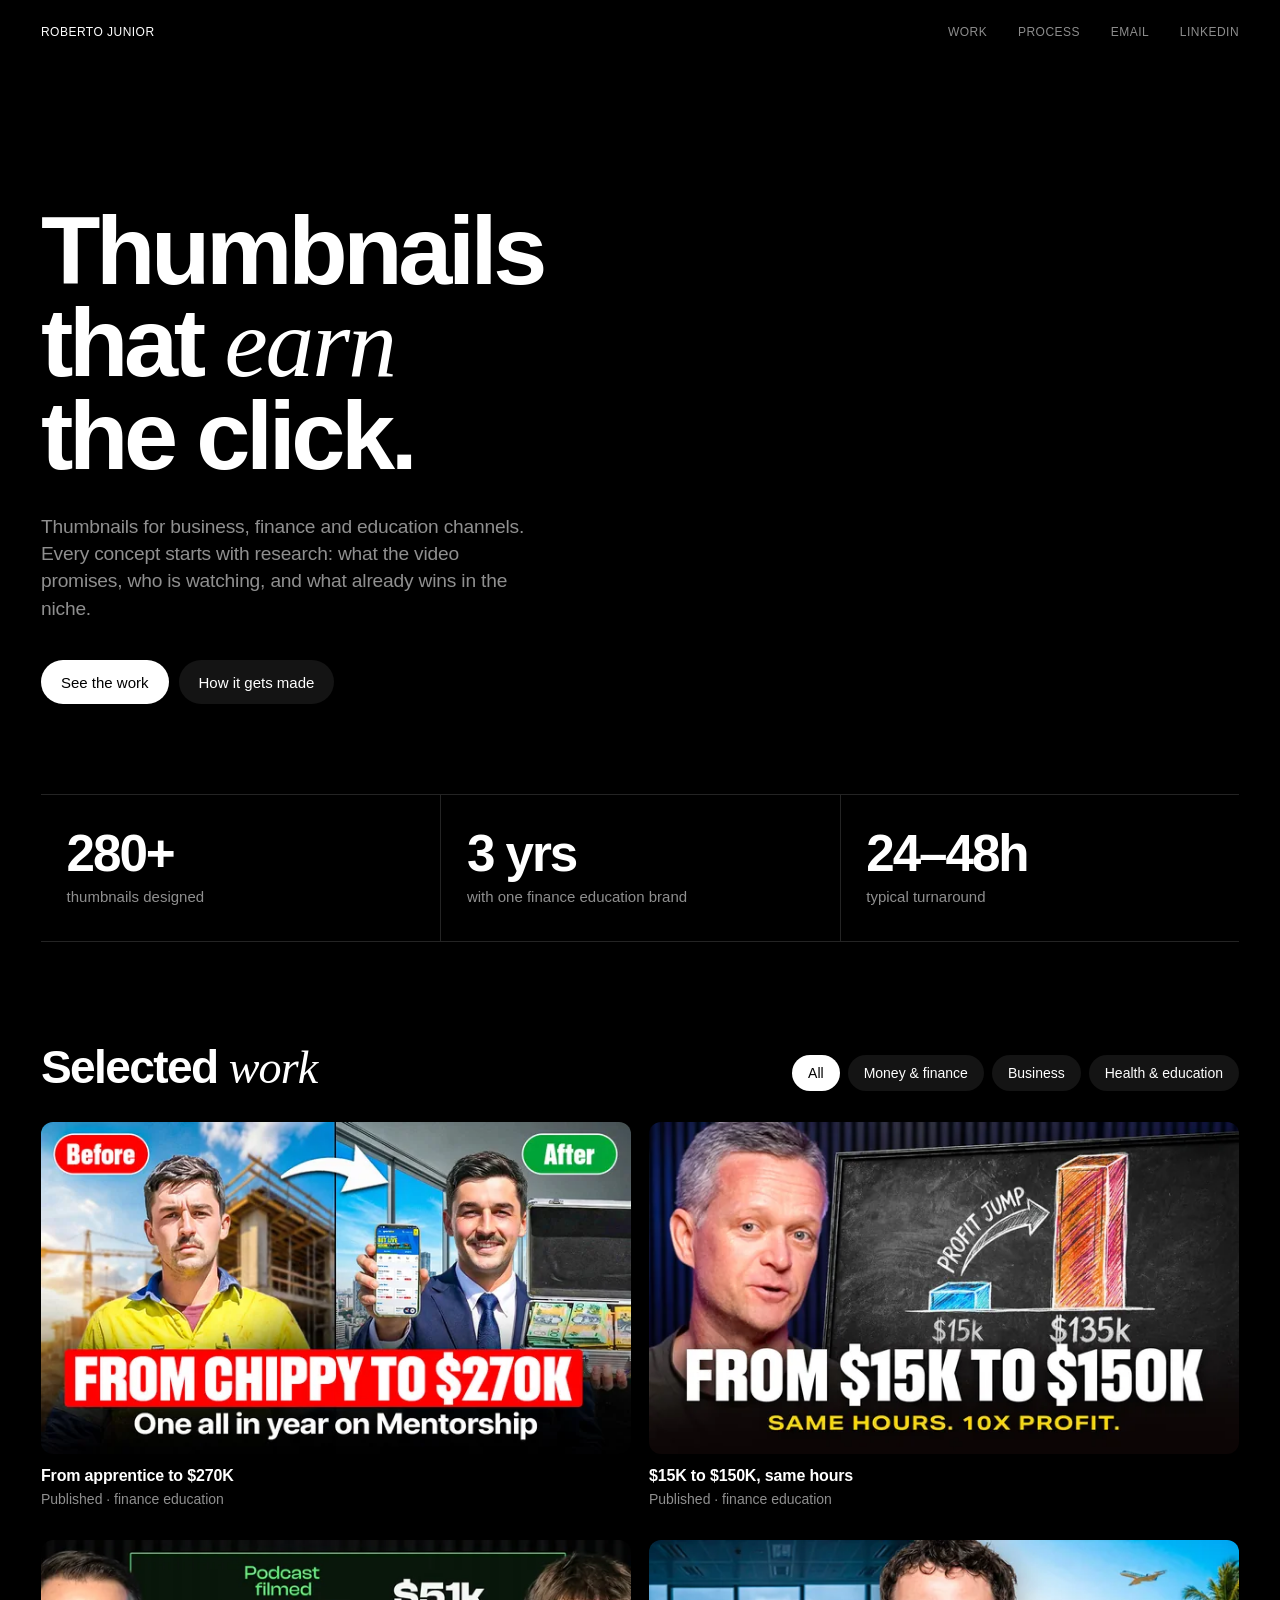
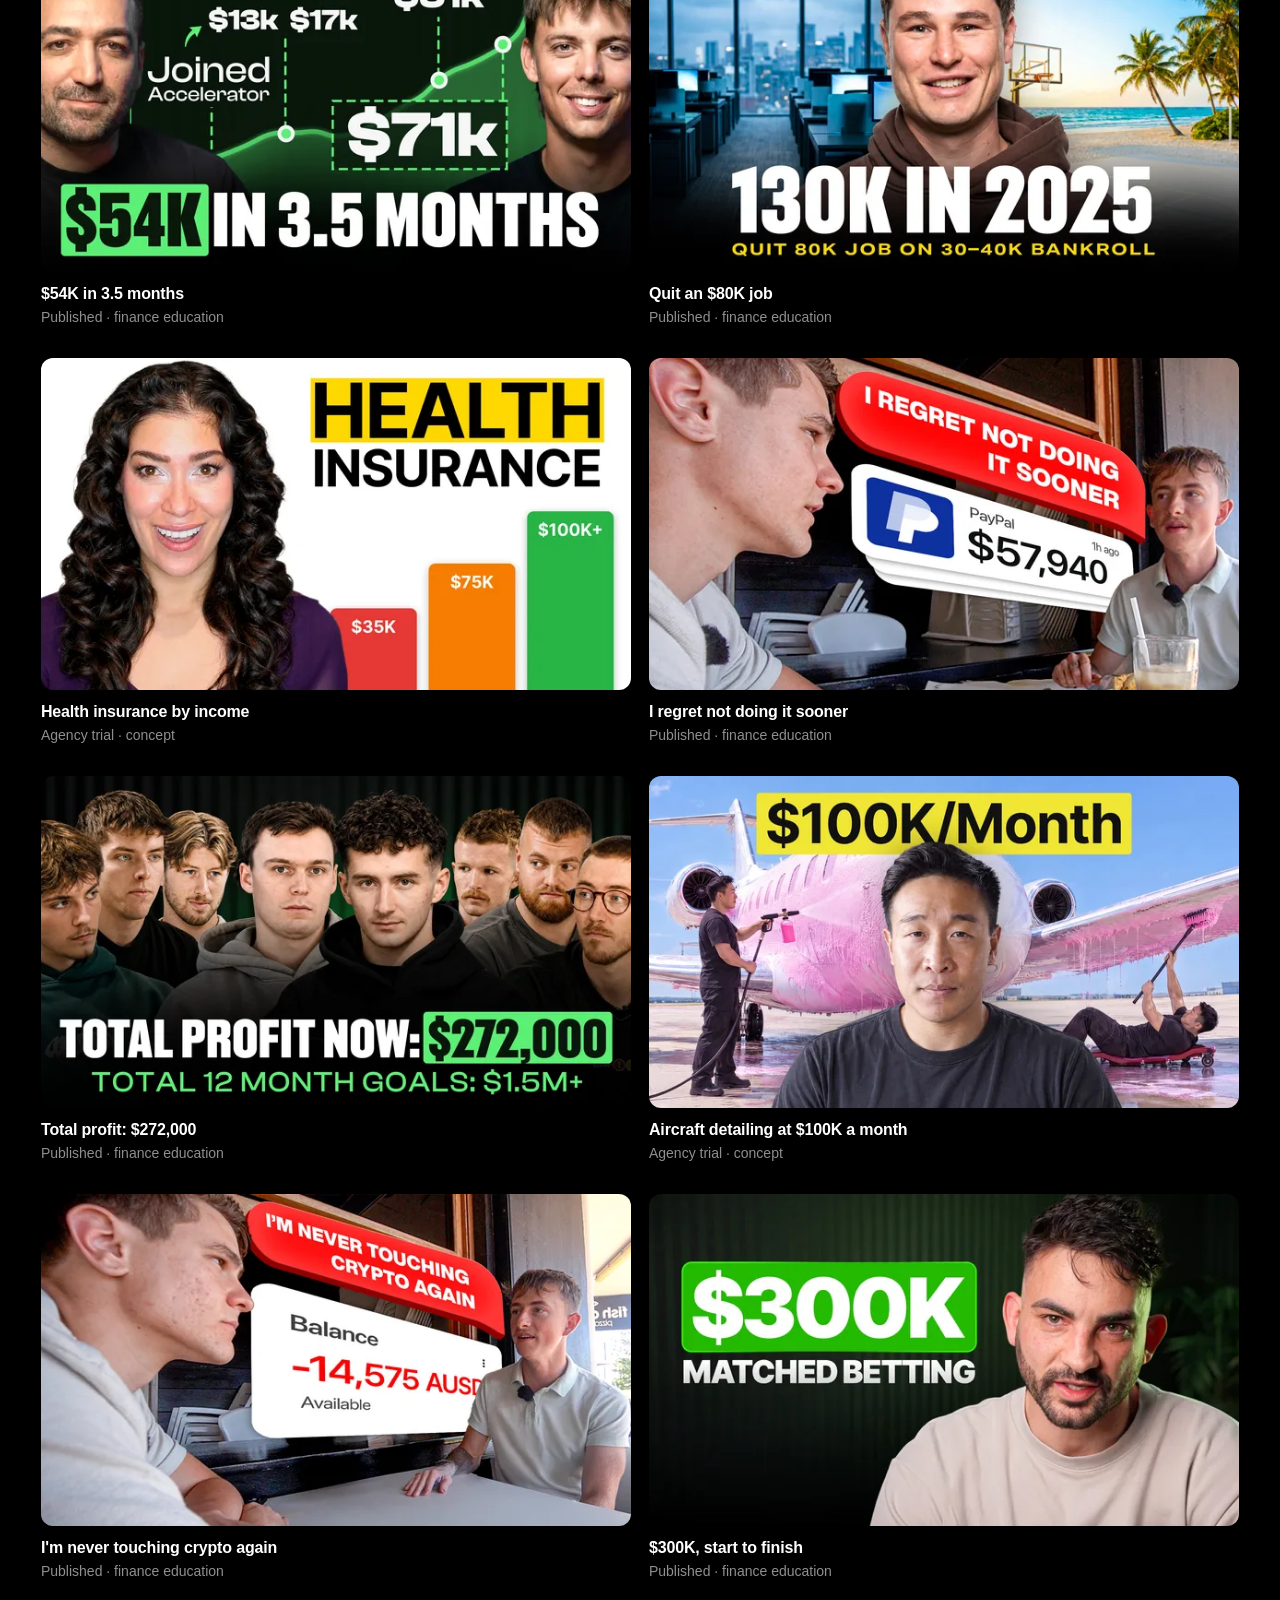
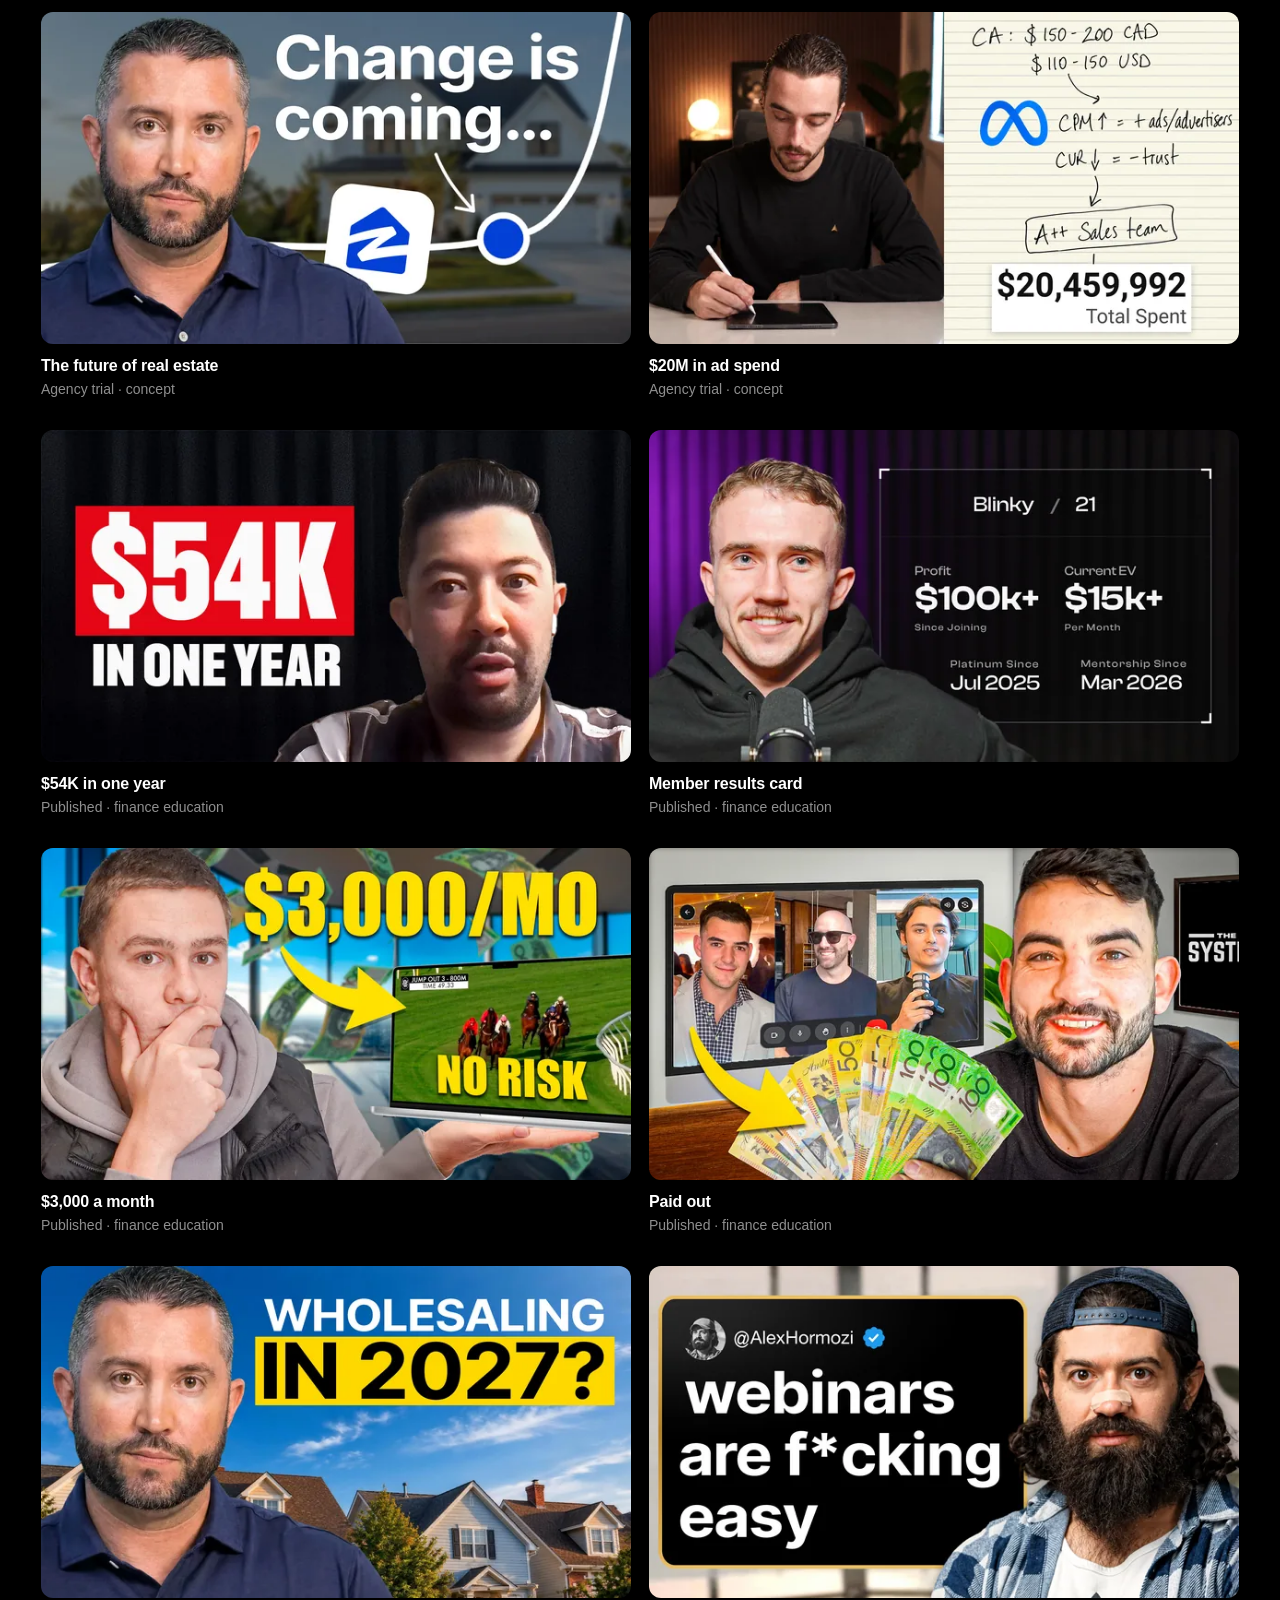
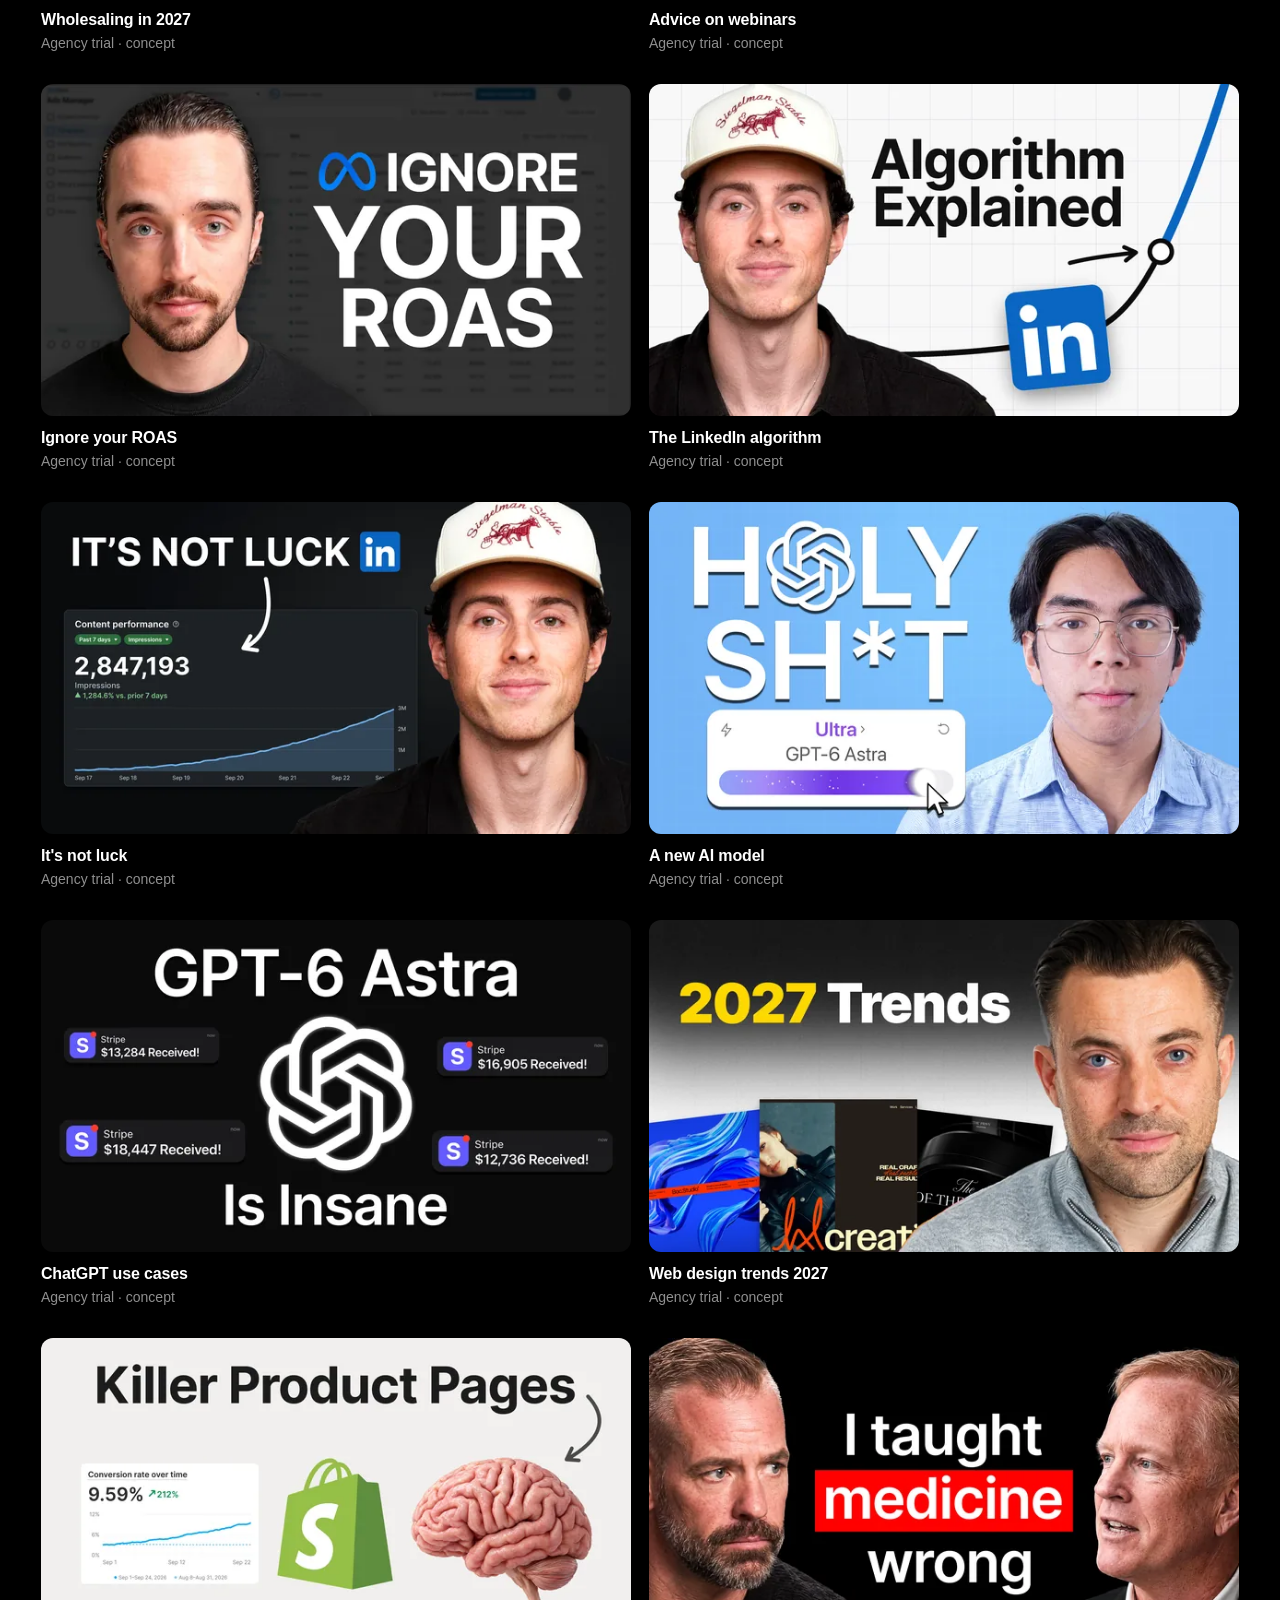
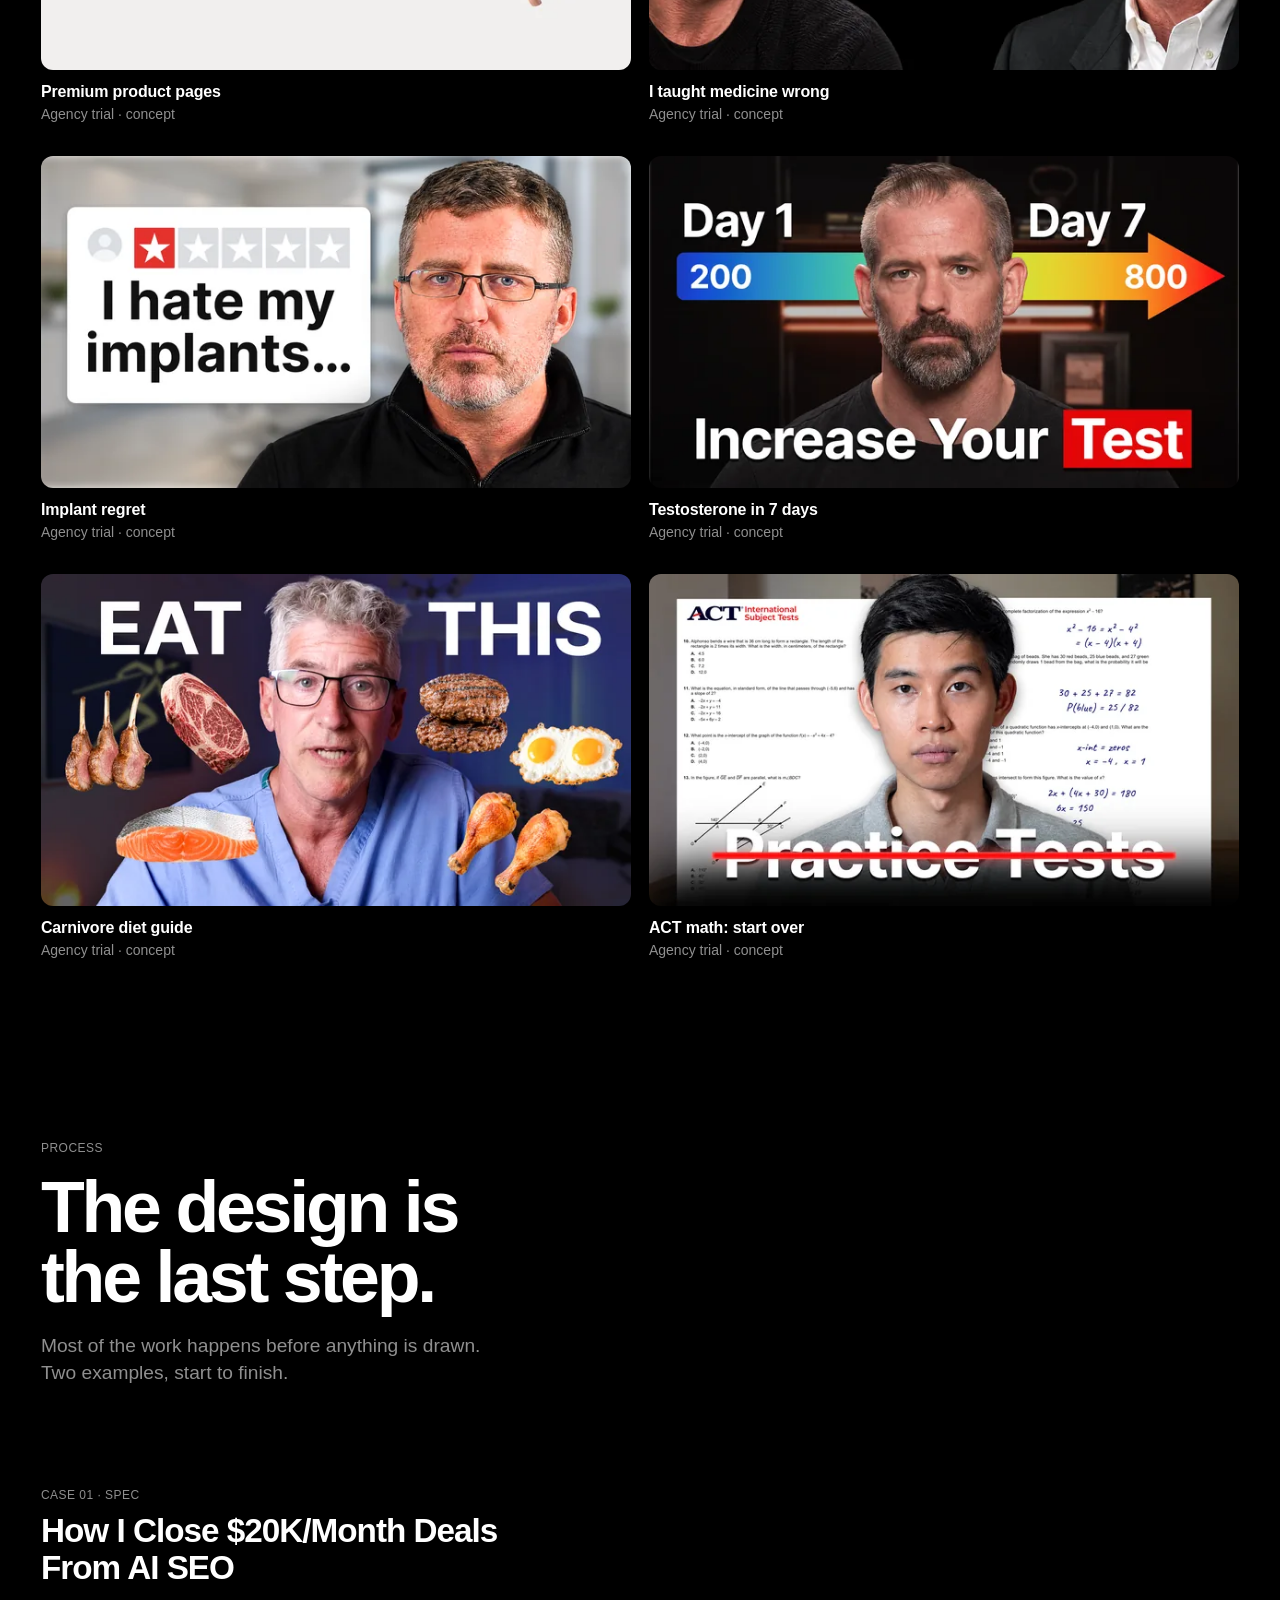
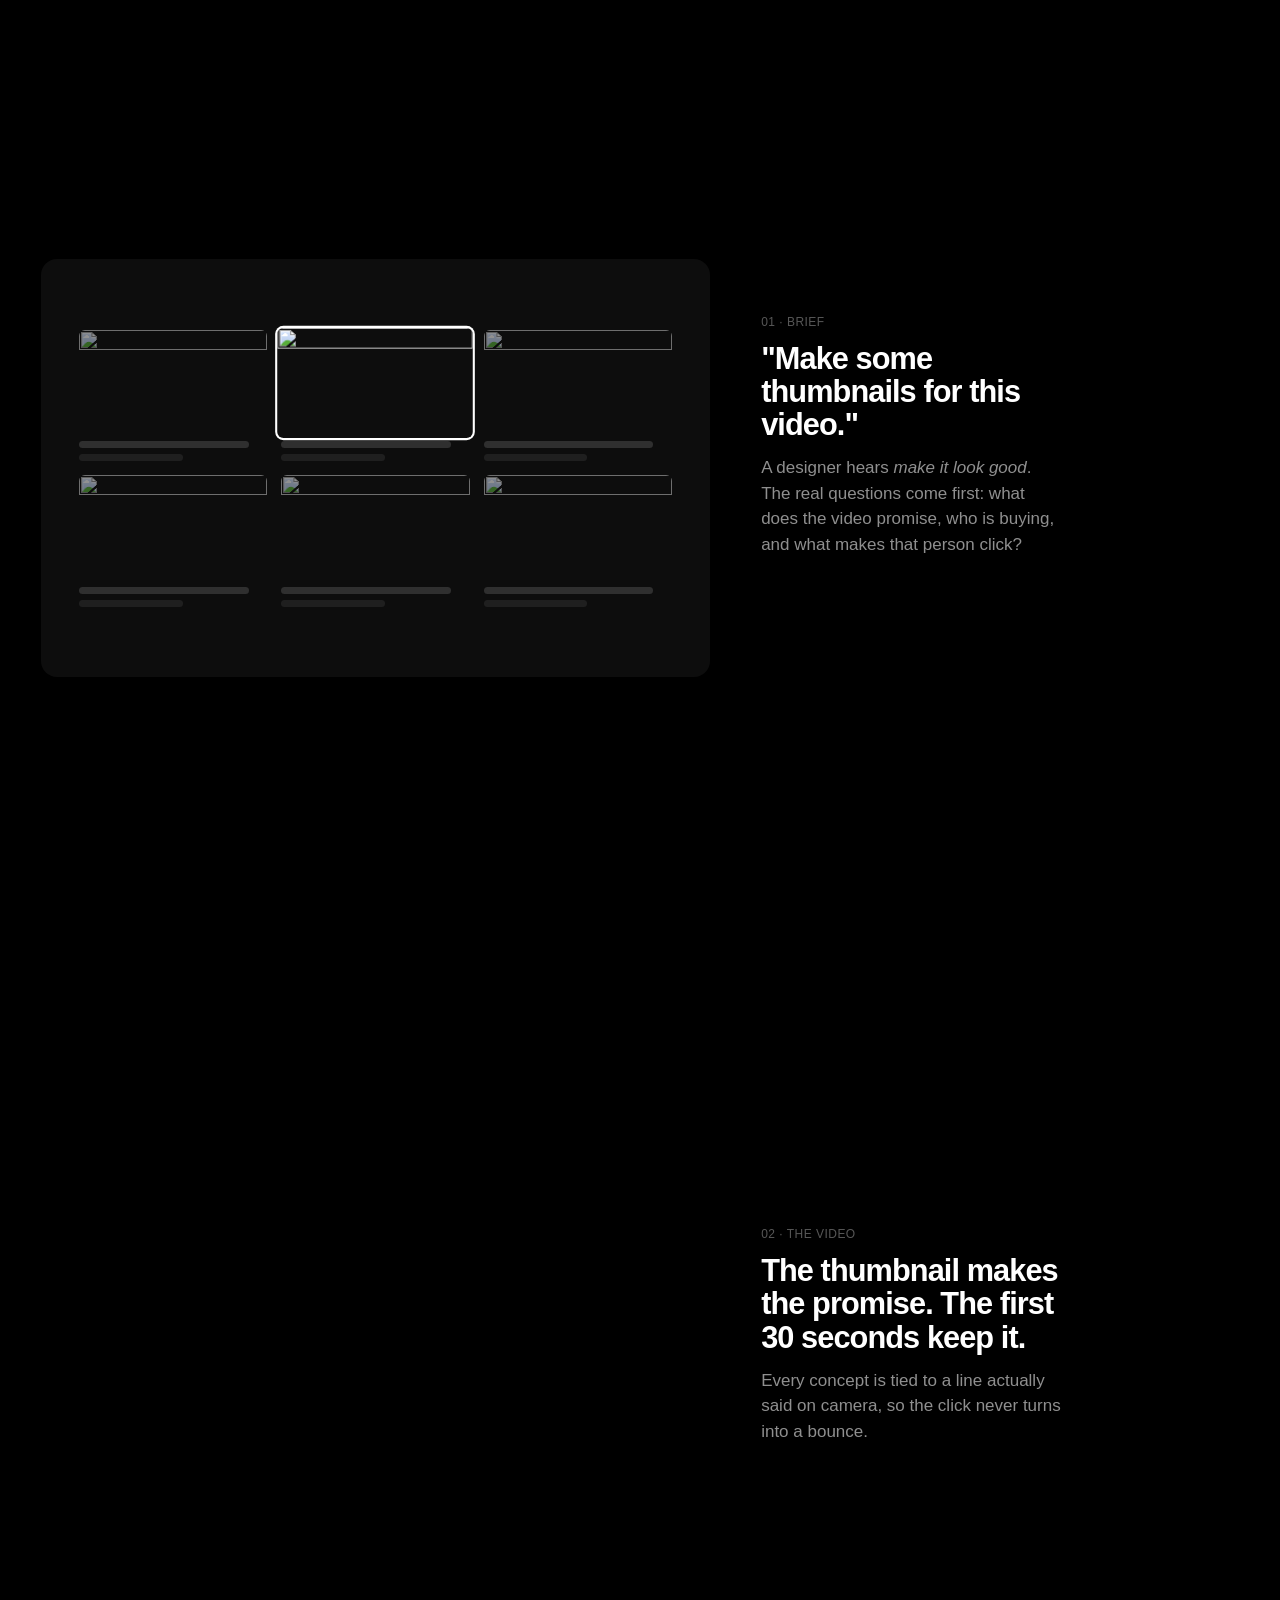
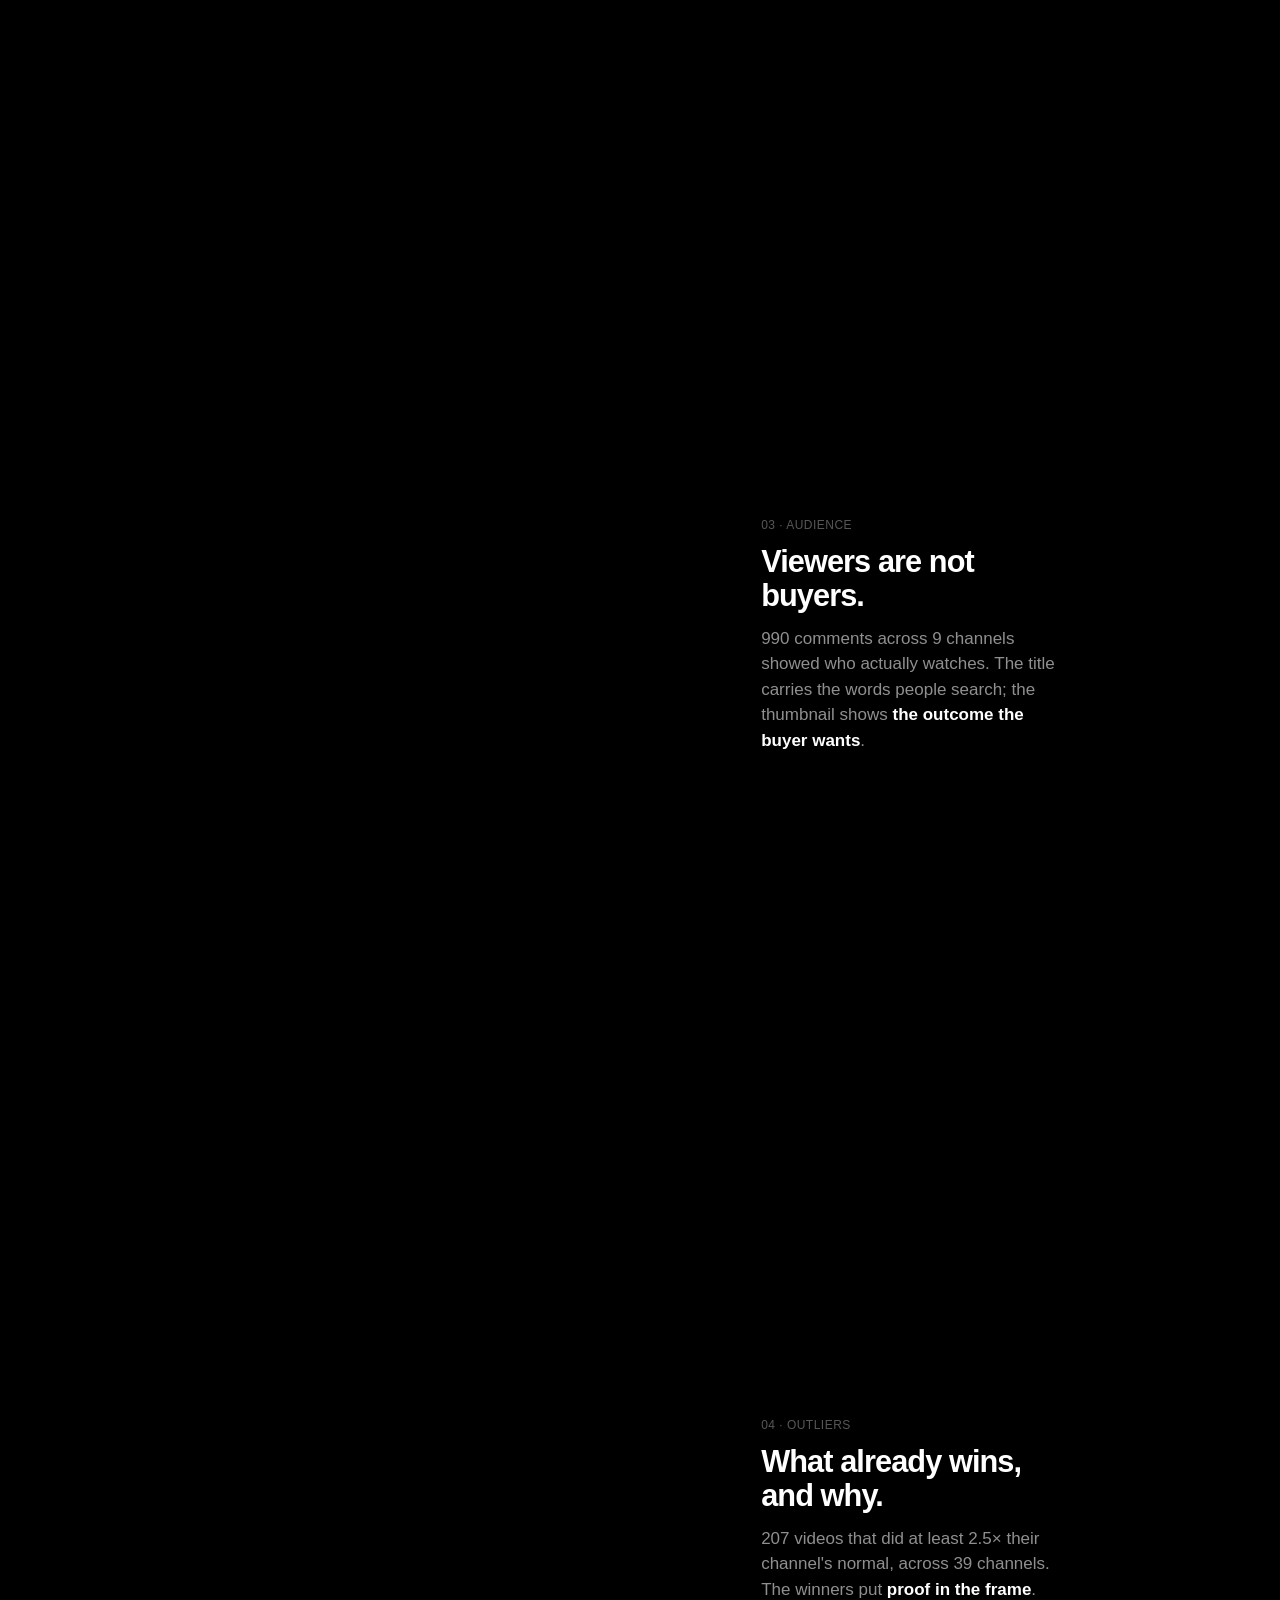
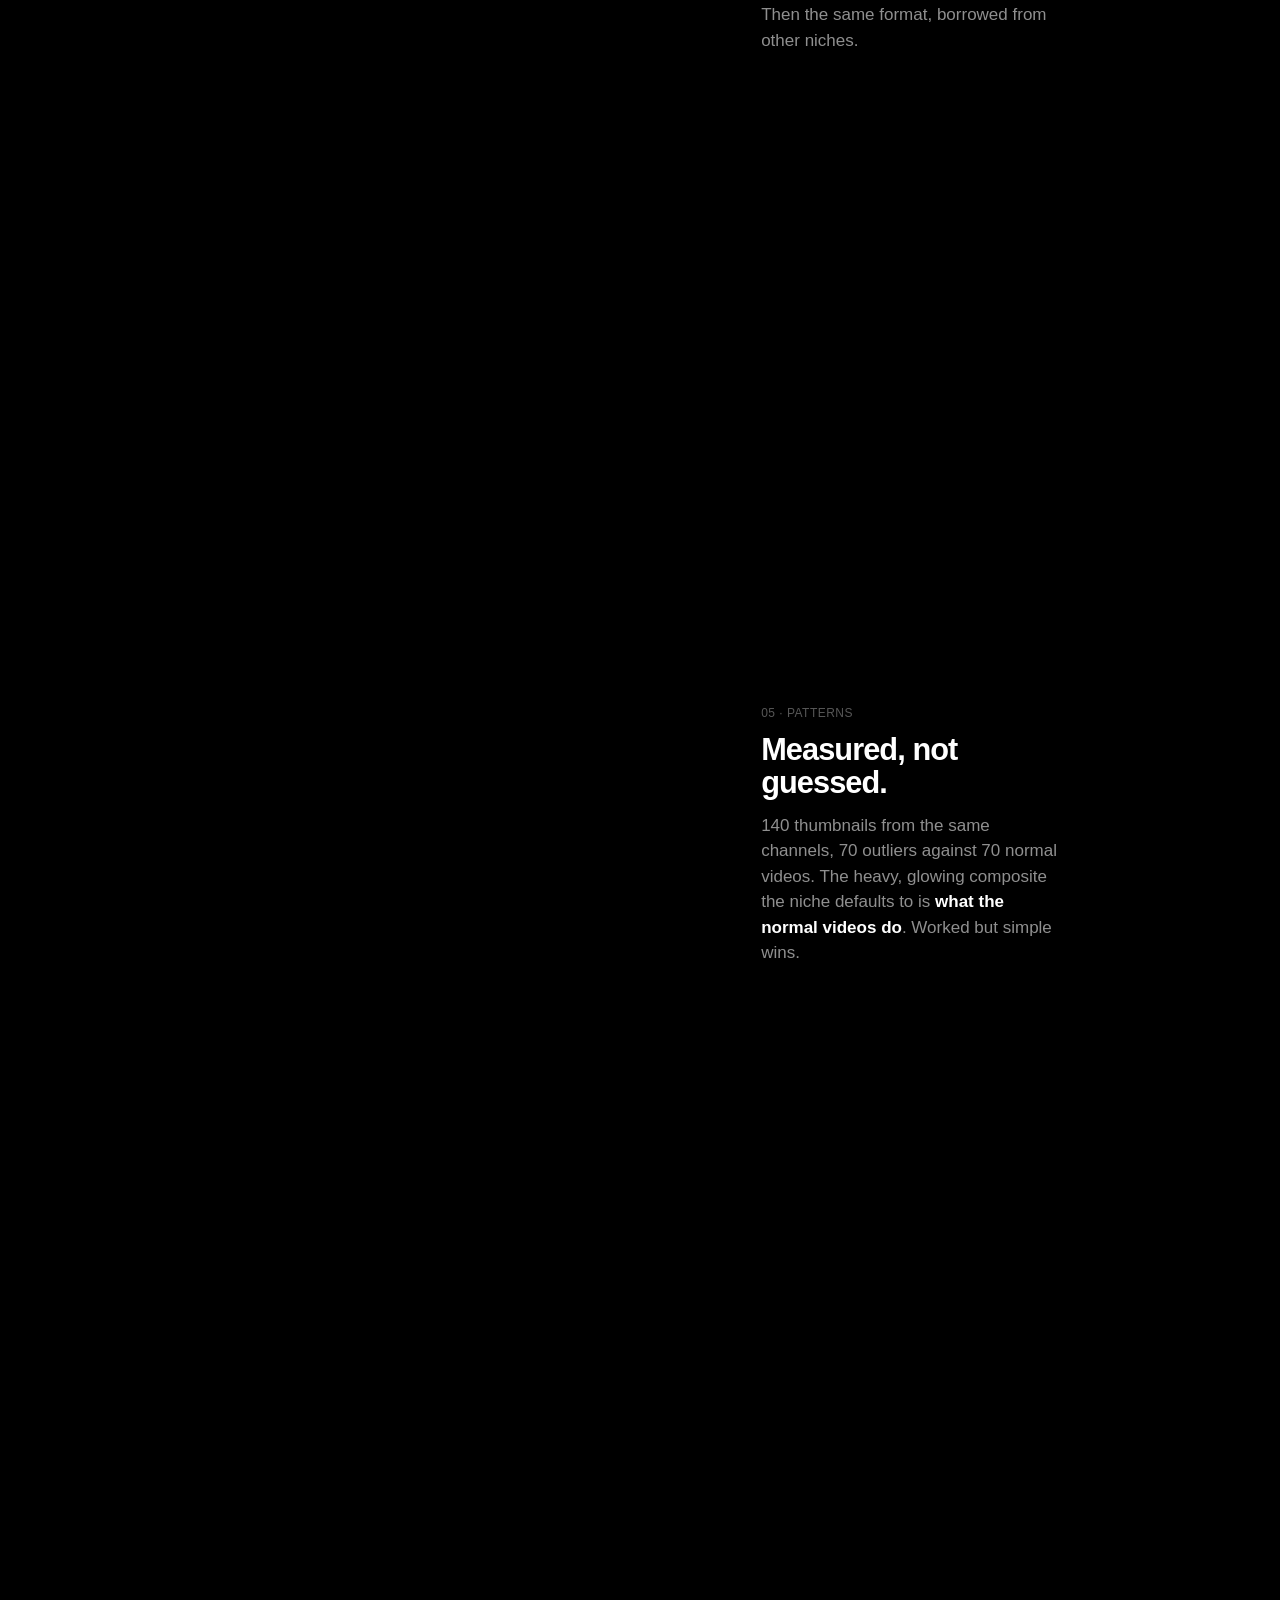
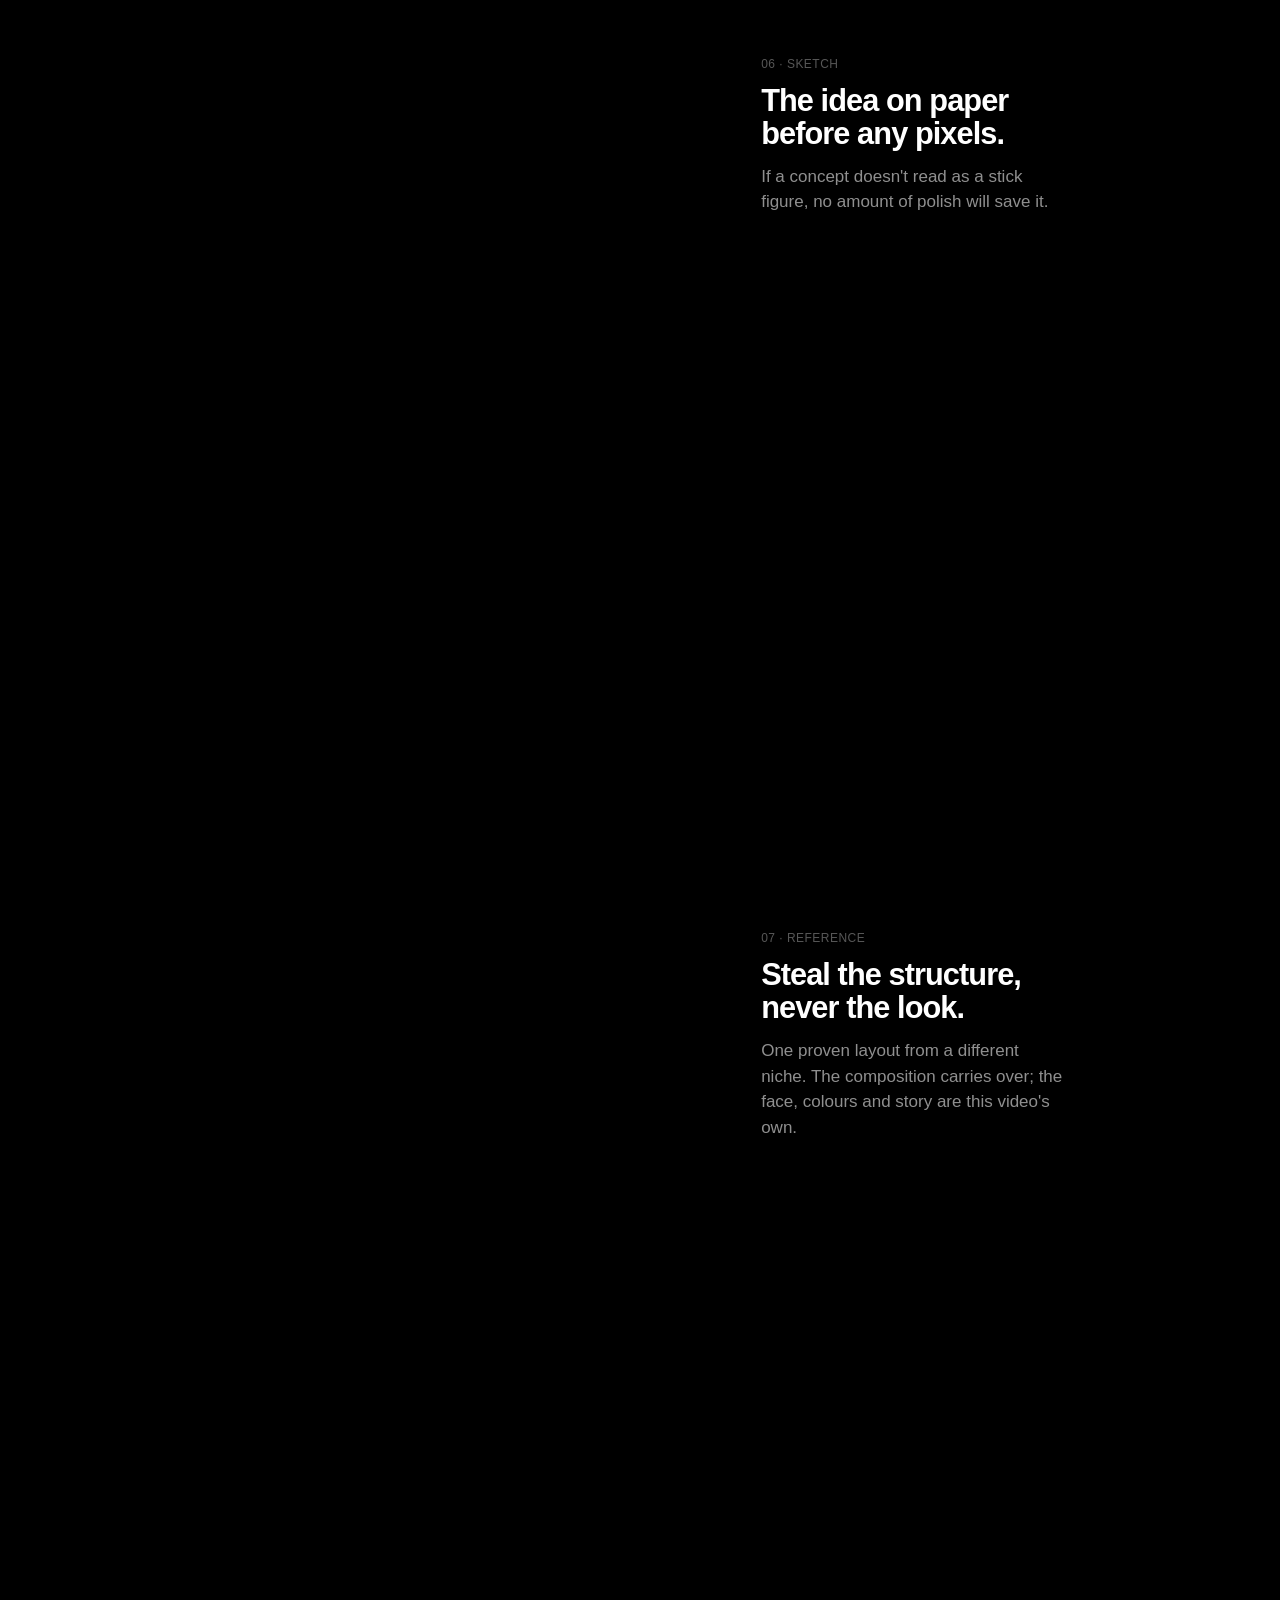
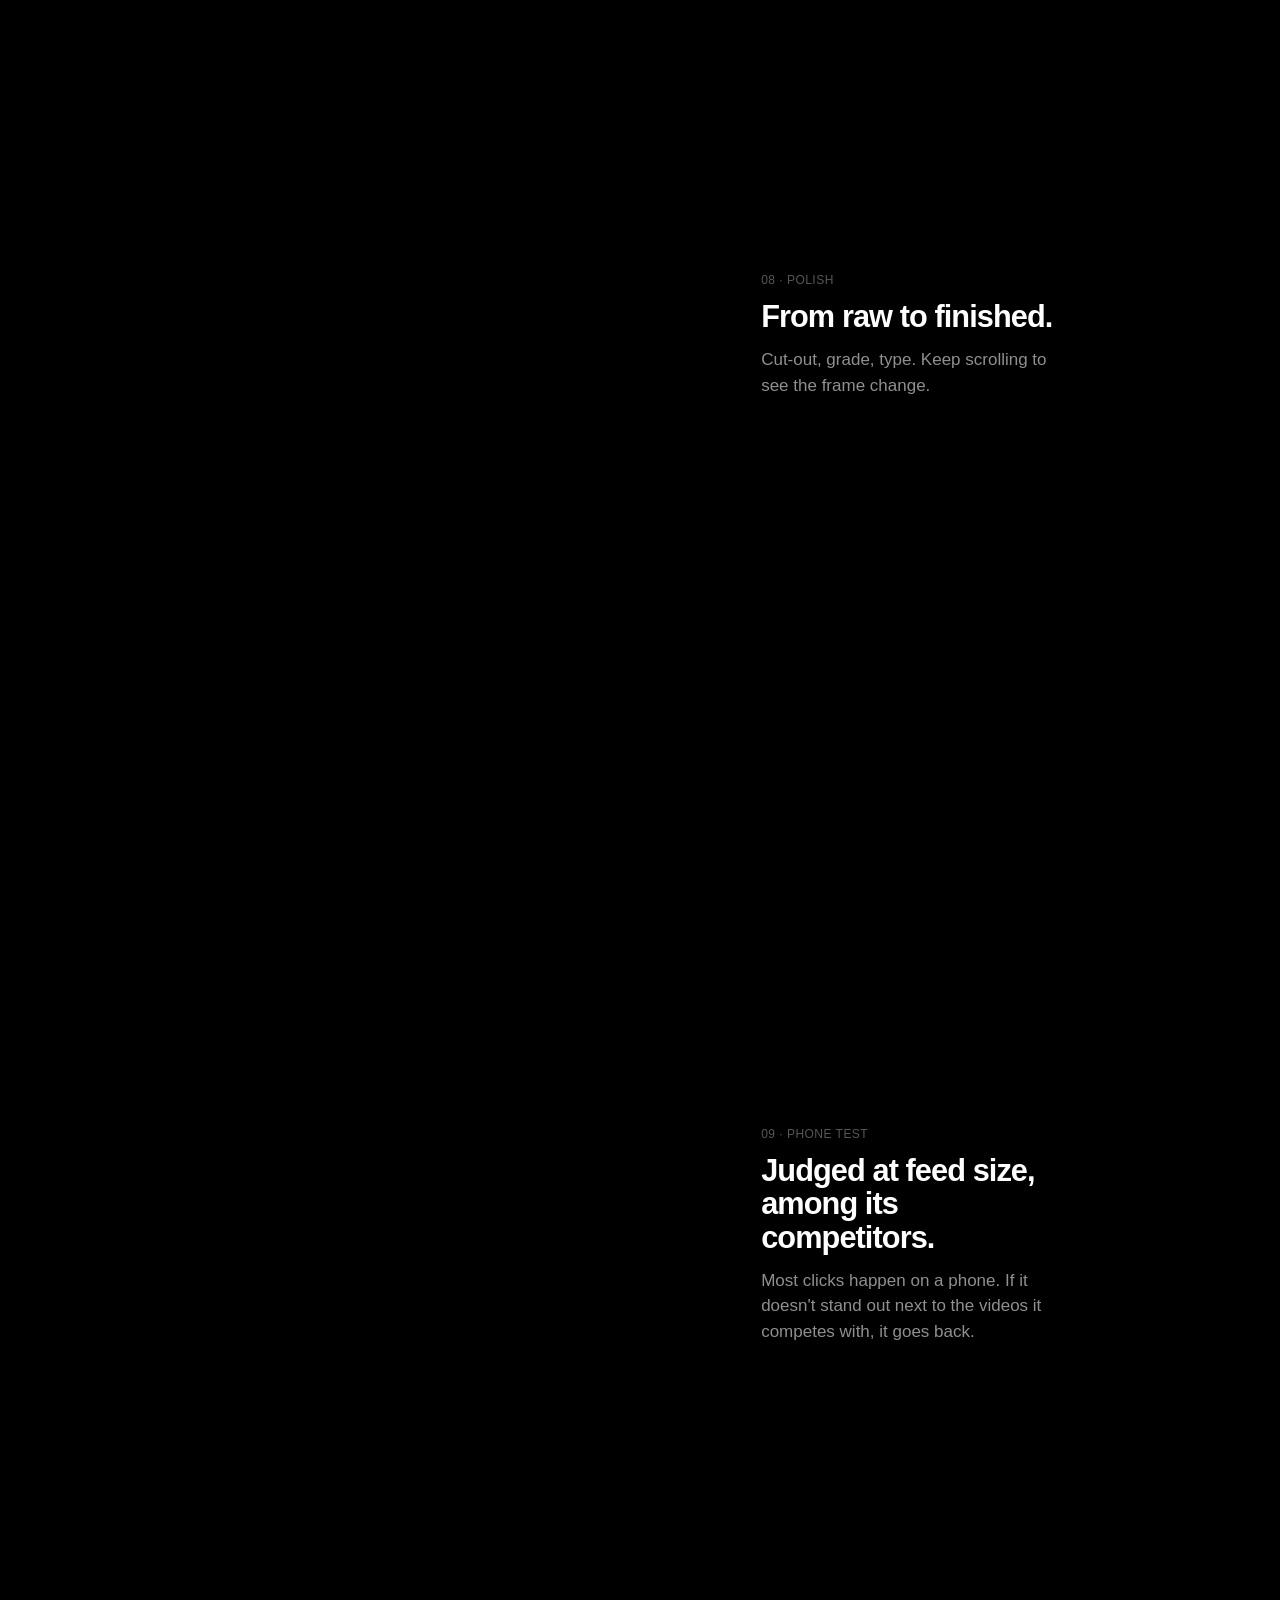
==== index.html @ 989bdd3c "Selected work: 30 best thumbnails by niche, finance first; stats band, serif accent Co-Authored-By: " ====
<!doctype html>
<html lang="en">
<head>
<meta charset="utf-8">
<meta name="viewport" content="width=device-width, initial-scale=1, viewport-fit=cover">
<title>Roberto Junior · YouTube Thumbnails</title>
<meta name="description" content="Thumbnails by Roberto Junior, YouTube packaging strategist in Lisbon. Research first: what the video promises, who is buying, what already wins in the niche.">
<link rel="canonical" href="https://robz.design/">
<meta name="author" content="Roberto Junior">
<meta name="color-scheme" content="dark">
<meta name="theme-color" content="#000000">
<meta property="og:type" content="website">
<meta property="og:site_name" content="Robz">
<meta property="og:title" content="Roberto Junior · YouTube Thumbnails">
<meta property="og:description" content="Thumbnail concepts, variations and the research behind them.">
<meta property="og:url" content="https://robz.design/">
<meta property="og:image" content="https://robz.design/og.png">
<meta name="twitter:card" content="summary_large_image">
<link rel="icon" href="favicon.svg" type="image/svg+xml">
<link rel="icon" href="favicon.ico" sizes="32x32">
<link rel="apple-touch-icon" href="apple-touch-icon.png">
<link rel="manifest" href="site.webmanifest">
<link rel="preload" href="assets/thumbs/p20-1-1-640.webp" as="image" fetchpriority="high">
<style>
@font-face{font-family:"Instrument Serif";src:url(assets/fonts/InstrumentSerif-400-Italic.woff2) format("woff2");font-style:italic;font-weight:400;font-display:swap}
:root{
  --bg:#000;--fg:#fff;--dim:rgba(255,255,255,.56);--faint:rgba(255,255,255,.34);--line:rgba(255,255,255,.14);--tile:#0d0d0d;--chip:rgba(255,255,255,.08);
  --sans:-apple-system,BlinkMacSystemFont,"SF Pro Display","SF Pro Text","Helvetica Neue",Helvetica,Arial,sans-serif;
  --pad:clamp(16px,3.2vw,56px);--gap:clamp(12px,1.4vw,24px);--r:12px;--hd:64px;
  --ease:cubic-bezier(.16,1,.3,1);
}
*{box-sizing:border-box;margin:0;padding:0}
html{overflow-x:clip;background:var(--bg);color:var(--fg);scroll-padding-top:var(--hd)}
body{font-family:var(--sans);-webkit-font-smoothing:antialiased;min-height:100vh;overflow-x:clip}
a{color:inherit;text-decoration:none}
img{display:block}
button{font:inherit;color:inherit;background:none;border:0;cursor:pointer}
:focus-visible{outline:1px solid #fff;outline-offset:4px;border-radius:4px}
.lbl{font-size:12px;font-weight:500;letter-spacing:.04em;text-transform:uppercase;line-height:1}
.dim{color:var(--dim)}

header{position:sticky;top:0;z-index:20;height:var(--hd);display:flex;justify-content:space-between;align-items:center;
  padding:0 var(--pad);background:rgba(0,0,0,.72);backdrop-filter:blur(20px);-webkit-backdrop-filter:blur(20px)}
header a{min-height:44px;display:inline-flex;align-items:center;transition:opacity .28s var(--ease)}
header nav{display:flex;gap:clamp(14px,2.4vw,32px)}
header nav a{opacity:.55}
header nav a:hover,header nav a[aria-current="true"]{opacity:1}

/* hero */
.hero{padding:clamp(56px,11vw,160px) var(--pad) clamp(48px,7vw,104px)}
.hero h1{font-size:clamp(44px,7.6vw,120px);font-weight:700;letter-spacing:-.045em;line-height:.95;max-width:12ch;text-wrap:balance}
.hero p{margin-top:clamp(20px,2.4vw,32px);font-size:clamp(18px,1.5vw,22px);line-height:1.42;letter-spacing:-.01em;color:var(--dim);max-width:46ch}
.it{font-family:"Instrument Serif",Georgia,serif;font-style:italic;font-weight:400;letter-spacing:-.02em}
.stats{display:grid;grid-template-columns:repeat(3,1fr);margin:0 var(--pad) clamp(56px,8vw,120px);border-top:1px solid var(--line);border-bottom:1px solid var(--line)}
.st{padding:clamp(20px,2.6vw,36px) clamp(12px,2vw,28px);display:flex;flex-direction:column;gap:8px}
.st+.st{border-left:1px solid var(--line)}
.st b{font-size:clamp(32px,4vw,60px);font-weight:700;letter-spacing:-.04em;line-height:1;font-variant-numeric:tabular-nums}
.st span{color:var(--dim);font-size:15px;line-height:1.35}
@media(max-width:720px){.stats{grid-template-columns:1fr}.st+.st{border-left:0;border-top:1px solid var(--line)}}
.hero .cta{display:flex;gap:10px;margin-top:clamp(28px,3vw,40px);flex-wrap:wrap}
.btn{display:inline-flex;align-items:center;gap:8px;height:44px;padding:0 20px;border-radius:99px;font-size:15px;font-weight:500;transition:background .28s var(--ease),transform .28s var(--ease)}
.btn.p{background:#fff;color:#000}
.btn.g{background:var(--chip)}
.btn:hover{transform:translateY(-1px)}
.btn.g:hover{background:rgba(255,255,255,.14)}

/* section head */
.sh{display:flex;justify-content:space-between;align-items:flex-end;gap:16px;flex-wrap:wrap;padding:0 var(--pad) clamp(20px,2.4vw,32px)}
.sh h2{font-size:clamp(30px,3.6vw,52px);font-weight:700;letter-spacing:-.035em;line-height:1}
.chips{display:flex;gap:8px;flex-wrap:wrap}
.chip{height:36px;padding:0 16px;border-radius:99px;background:var(--chip);font-size:14px;font-weight:500;transition:background .28s var(--ease),color .28s var(--ease)}
.chip:hover{background:rgba(255,255,255,.14)}
.chip[aria-pressed="true"]{background:#fff;color:#000}

/* feed */
.feed{padding:0 var(--pad);list-style:none;display:grid;column-gap:var(--gap);row-gap:clamp(24px,2.6vw,40px);grid-template-columns:repeat(auto-fill,minmax(min(100%,400px),1fr))}
.feed li[hidden]{display:none}
.card{display:block;width:100%;text-align:left}
.t{position:relative;display:block;width:100%;aspect-ratio:16/9;border-radius:var(--r);overflow:hidden;background:var(--tile)}
.t img{width:100%;height:100%;object-fit:cover;opacity:0;transition:opacity .56s var(--ease),transform .56s var(--ease)}
.t img.in{opacity:1}
@media(hover:hover){.card:hover .t img{transform:scale(1.025)}}
.n{position:absolute;right:8px;bottom:8px;padding:5px 7px;border-radius:6px;background:rgba(0,0,0,.72);
  font-size:12px;font-weight:600;font-variant-numeric:tabular-nums;pointer-events:none}
.ct{margin-top:12px;font-size:16px;font-weight:600;letter-spacing:-.01em;line-height:1.3}
.cm{margin-top:4px;font-size:14px;color:var(--dim)}

/* process */
.process{margin-top:clamp(96px,14vw,200px)}
.intro{padding:0 var(--pad);max-width:900px}
.intro h2{font-size:clamp(36px,5.6vw,84px);font-weight:700;letter-spacing:-.045em;line-height:.98;text-wrap:balance}
.intro p{margin-top:20px;font-size:clamp(18px,1.5vw,22px);line-height:1.42;color:var(--dim);max-width:44ch}
.case{margin-top:clamp(56px,8vw,120px)}
.case-h{padding:0 var(--pad);display:flex;flex-direction:column;gap:12px}
.case-h h3{font-size:clamp(24px,2.6vw,36px);font-weight:700;letter-spacing:-.03em;line-height:1.1;max-width:28ch}

.story{display:grid;grid-template-columns:minmax(0,1.4fr) minmax(0,1fr);gap:clamp(24px,4vw,72px);padding:0 var(--pad)}
.stage-w{position:sticky;top:0;height:100vh;height:100svh;display:flex;align-items:center;padding-top:var(--hd)}
.frame{position:relative;width:100%;aspect-ratio:16/10;border-radius:16px;overflow:hidden;background:var(--tile)}
.f{position:absolute;inset:0;opacity:0;transform:scale(1.03);transition:opacity .7s var(--ease),transform .9s var(--ease);display:grid;place-items:center}
.f.on{opacity:1;transform:none}
.f>img,.f .lay img{width:100%;height:100%;object-fit:contain;will-change:transform}
.f .lay{position:absolute;inset:0}
.f .lay.b{opacity:0}
.steps{list-style:none}
.step{min-height:100vh;min-height:100svh;display:flex;flex-direction:column;justify-content:center;gap:14px;max-width:34ch;opacity:.28;transition:opacity .5s var(--ease)}
.step.on{opacity:1}
.step h4{font-size:clamp(24px,2.4vw,36px);font-weight:700;letter-spacing:-.03em;line-height:1.08}
.step p{font-size:17px;line-height:1.5;color:var(--dim)}
.step p b{color:var(--fg);font-weight:600}
.step .lbl{color:var(--faint)}

/* html frames */
.pane{position:absolute;inset:0;display:flex;flex-direction:column;justify-content:center;padding:clamp(20px,4vw,56px);gap:clamp(14px,2vw,28px)}
.big{font-size:clamp(56px,9vw,148px);font-weight:700;letter-spacing:-.05em;line-height:.9;font-variant-numeric:tabular-nums}
.rows{display:grid;gap:10px}
.row{display:flex;justify-content:space-between;gap:16px;padding:14px 0;border-top:1px solid var(--line);font-size:clamp(14px,1.3vw,18px)}
.row span:last-child{color:var(--dim);text-align:right}
.bars{display:grid;gap:clamp(14px,2vw,26px)}
.bar h5{font-size:clamp(14px,1.3vw,18px);font-weight:600;margin-bottom:8px;display:flex;justify-content:space-between}
.bar h5 em{font-style:normal;color:var(--faint);font-weight:500;font-size:.85em}
.track{display:grid;grid-template-columns:76px 1fr 44px;align-items:center;gap:10px;font-size:13px;color:var(--dim);margin-top:5px}
.track i{display:block;height:8px;border-radius:9px;background:rgba(255,255,255,.12);overflow:hidden}
.track i s{display:block;height:100%;width:0;border-radius:9px;background:rgba(255,255,255,.4);transition:width 1.1s var(--ease)}
.track.w i s{background:#fff}
.track b{font-weight:600;color:var(--fg);font-variant-numeric:tabular-nums;text-align:right}
.f.on .track i s{width:var(--v)}
.f.on .track:nth-child(3) i s{transition-delay:.12s}
.mock{display:grid;grid-template-columns:repeat(3,1fr);gap:clamp(8px,1.2vw,14px);padding:clamp(14px,3vw,40px);width:100%}
.mock div{display:grid;gap:6px}
.mock img{width:100%;aspect-ratio:16/9;object-fit:cover;border-radius:6px;transition:transform .7s var(--ease),box-shadow .7s var(--ease),opacity .7s var(--ease)}
.mock u{display:block;height:7px;border-radius:4px;background:rgba(255,255,255,.14);width:90%}
.mock u+u{width:55%;background:rgba(255,255,255,.08)}
.f.on .mock img:not(.me){opacity:.55}
.f.on .mock .me{box-shadow:0 0 0 2px #fff;transform:scale(1.04)}
.bets{display:grid;grid-template-columns:repeat(3,1fr);gap:clamp(8px,1.2vw,16px);padding:clamp(14px,3vw,40px);width:100%;align-self:center}
.bets figure{display:grid;gap:8px;transform:translateY(16px);opacity:0;transition:transform .8s var(--ease),opacity .8s var(--ease)}
.f.on .bets figure{transform:none;opacity:1}
.f.on .bets figure:nth-child(2){transition-delay:.1s}
.f.on .bets figure:nth-child(3){transition-delay:.2s}
.bets img{width:100%;aspect-ratio:16/9;object-fit:cover;border-radius:6px}
.bets figcaption{font-size:clamp(11px,1vw,14px);line-height:1.3;font-weight:600}

/* case 2 */
.copy{padding:0 var(--pad);margin-top:clamp(32px,4vw,56px)}
.vs{display:grid;gap:clamp(28px,3vw,48px)}
.vs-row h5{margin-bottom:14px;display:flex;gap:10px;align-items:baseline}
.vs-grid{display:grid;gap:var(--gap);grid-template-columns:repeat(auto-fill,minmax(min(100%,260px),1fr))}
.vs-grid figure{position:relative}
.vs-grid img{width:100%;aspect-ratio:16/9;object-fit:cover;border-radius:var(--r);background:var(--tile)}
.views{position:absolute;left:10px;top:10px;padding:6px 9px;border-radius:99px;background:rgba(0,0,0,.72);backdrop-filter:blur(12px);-webkit-backdrop-filter:blur(12px);font-size:13px;font-weight:600;font-variant-numeric:tabular-nums}
.vs-grid figcaption{margin-top:10px;font-size:14px;color:var(--dim)}
.vs-grid figcaption b{color:var(--fg);font-weight:600}
.lose img{filter:saturate(.35) brightness(.8)}
.rule{padding:clamp(80px,12vw,180px) var(--pad);text-align:center}
.rule p{font-size:clamp(32px,5.2vw,80px);font-weight:700;letter-spacing:-.045em;line-height:1;max-width:16ch;margin:0 auto;text-wrap:balance}
.rule span{display:block;margin-top:20px;font-size:17px;color:var(--dim)}
.ba{display:grid;gap:clamp(40px,6vw,96px)}
.pair{overflow:clip;overflow-clip-margin:24px;display:grid;grid-template-columns:1fr auto 1fr;align-items:center;gap:clamp(10px,2vw,32px)}
.pair figure{display:grid;gap:10px}
.pair img{width:100%;aspect-ratio:16/9;object-fit:cover;border-radius:var(--r);background:var(--tile)}
.pair figcaption{font-size:14px;color:var(--dim)}
.pair figcaption b{color:var(--fg);font-weight:600}
.pair .arrow{color:var(--faint)}
.pair .old img{filter:saturate(.35) brightness(.8)}
[data-par]{will-change:transform}

.rv{opacity:0;transform:translateY(22px);transition:opacity .8s var(--ease),transform .8s var(--ease)}
.rv.in{opacity:1;transform:none}

footer{margin-top:clamp(96px,14vw,200px);padding:0 var(--pad) var(--pad)}
.close{padding-bottom:clamp(56px,8vw,112px);border-bottom:1px solid var(--line)}
.close h2{font-size:clamp(36px,5.6vw,84px);font-weight:700;letter-spacing:-.045em;line-height:.98}
.close a.mail{display:inline-block;margin-top:20px;font-size:clamp(18px,2vw,28px);font-weight:500;color:var(--dim);transition:color .28s var(--ease)}
.close a.mail:hover{color:var(--fg)}
.fl{display:flex;justify-content:space-between;padding-top:var(--pad);color:var(--dim)}
.fl a:hover{color:var(--fg)}

/* viewer */
dialog{position:fixed;inset:0;width:100%;height:100%;max-width:none;max-height:none;border:0;background:#000;color:var(--fg);
  padding:0;opacity:0;transition:opacity .28s var(--ease),display .28s allow-discrete,overlay .28s allow-discrete}
dialog[open]{opacity:1}
@starting-style{dialog[open]{opacity:0}}
dialog::backdrop{background:transparent}
.v{height:100%;display:grid;grid-template-rows:auto 1fr auto;gap:clamp(12px,2vw,24px);padding:calc(var(--pad)*.7) var(--pad) var(--pad)}
.vt{display:flex;justify-content:space-between;align-items:center;gap:16px}
.vt .ti{display:grid;gap:6px;min-width:0}
.vt .ti strong{font-size:16px;font-weight:600;white-space:nowrap;overflow:hidden;text-overflow:ellipsis}
.vt .ctl{display:flex;gap:4px;flex:none}
.vt button{min-width:44px;min-height:44px;display:inline-grid;place-items:center;opacity:.6;transition:opacity .16s}
.vt button:hover{opacity:1}
.stage{min-height:0;position:relative}
.stage img{position:absolute;inset:0;margin:auto;max-width:100%;max-height:100%;width:auto;height:auto;border-radius:var(--r);background:var(--tile)}
.strip{display:flex;gap:10px;justify-content:center;overflow-x:auto;scrollbar-width:none;padding:4px}
.strip:empty{display:none}
.strip button{flex:0 0 auto;width:clamp(96px,12vw,168px);aspect-ratio:16/9;border-radius:8px;overflow:hidden;opacity:.45;
  outline:1px solid transparent;outline-offset:3px;transition:opacity .28s var(--ease),outline-color .28s var(--ease)}
.strip button:hover{opacity:.8}
.strip button[aria-current="true"]{opacity:1;outline-color:#fff}
.strip img{width:100%;height:100%;object-fit:cover}

@media(max-width:900px){
  .story{grid-template-columns:1fr;gap:0}
  .stage-w{top:var(--hd);height:auto;padding:12px 0 16px;z-index:2;background:linear-gradient(#000 88%,transparent)}
  .step{min-height:62svh;max-width:none;justify-content:flex-start;padding-top:24px}
  .pane{padding:14px 18px;gap:8px}
  .bars{gap:8px}
  .bar h5{font-size:13px;margin-bottom:2px}
  .track{font-size:11px;margin-top:2px;grid-template-columns:58px 1fr 34px}
  .track i{height:6px}
  .pair{grid-template-columns:1fr;gap:12px}
  .pair .arrow{transform:rotate(90deg);justify-self:center}
  .hide-s{display:none}
}
@media(prefers-reduced-motion:reduce){
  *,*::before,*::after{transition:none!important}
  .t img,.rv{opacity:1;transform:none}
  .f{transform:none}
}
</style>
</head>
<body>
<header>
  <a href="#top" class="lbl" id="top">Roberto Junior</a>
  <nav aria-label="Main"><a class="lbl" href="#work">Work</a><a class="lbl" href="#process">Process</a><a class="lbl hide-s" href="mailto:designrobertojr@gmail.com">Email</a><a class="lbl" href="https://www.linkedin.com/in/robzworks/" rel="me">LinkedIn</a></nav>
</header>

<main>
  <section class="hero">
    <h1 class="rv">Thumbnails that <span class="it">earn</span> the click.</h1>
    <p class="rv">Thumbnails for business, finance and education channels. Every concept starts with research: what the video promises, who is watching, and what already wins in the niche.</p>
    <div class="cta rv"><a class="btn p" href="#work">See the work</a><a class="btn g" href="#process">How it gets made</a></div>
  </section>

  <section class="stats" aria-label="At a glance">
    <div class="st rv"><b>280+</b><span>thumbnails designed</span></div>
    <div class="st rv"><b>3 yrs</b><span>with one finance education brand</span></div>
    <div class="st rv"><b>24&ndash;48h</b><span>typical turnaround</span></div>
  </section>

  <section id="work" aria-labelledby="work-h">
    <div class="sh">
      <h2 id="work-h">Selected <span class="it">work</span></h2>
      <div class="chips" role="group" aria-label="Filter">
        <button class="chip" data-f="all" aria-pressed="true">All</button>
        <button class="chip" data-f="money" aria-pressed="false">Money &amp; finance</button>
        <button class="chip" data-f="business" aria-pressed="false">Business</button>
        <button class="chip" data-f="health" aria-pressed="false">Health &amp; education</button>
      </div>
    </div>
    <ul class="feed" id="feed"></ul>
  </section>

  <section class="process" id="process" aria-labelledby="process-h">
    <div class="intro">
      <span class="lbl dim">Process</span>
      <h2 id="process-h" style="margin-top:16px">The design is the last step.</h2>
      <p>Most of the work happens before anything is drawn. Two examples, start to finish.</p>
    </div>

    <article class="case" aria-labelledby="c1">
      <div class="case-h">
        <span class="lbl dim">Case 01 · Spec</span>
        <h3 id="c1">How I Close $20K/Month Deals From AI SEO</h3>
      </div>
      <div class="story" id="story">
        <div class="stage-w"><div class="frame" aria-hidden="true">
          <div class="f on"><img src="assets/case/l-now.webp" alt="" width="1280" height="720"></div>
          <div class="f"><img src="assets/case/l-stills.webp" alt="" loading="lazy" width="1200" height="562"></div>
          <div class="f"><div class="pane">
            <div><div class="big">990</div><div class="dim" style="margin-top:10px;font-size:clamp(14px,1.3vw,18px)">comments read across 9 channels in the niche</div></div>
            <div class="rows"><div class="row"><span>Title</span><span>the words people search</span></div><div class="row"><span>Thumbnail</span><span>the buyer's outcome</span></div></div>
          </div></div>
          <div class="f x"><div class="lay a"><img src="assets/case/l-niche.webp" alt="" loading="lazy"></div><div class="lay b"><img src="assets/case/l-format.webp" alt="" loading="lazy"></div></div>
          <div class="f"><div class="pane bars">
            <div class="bar"><h5>Heavy composite <em>p 0.008</em></h5>
              <div class="track w"><span>Outliers</span><i><s style="--v:17%"></s></i><b>17%</b></div>
              <div class="track"><span>Normal</span><i><s style="--v:37%"></s></i><b>37%</b></div></div>
            <div class="bar"><h5>Yellow accent <em>p 0.007</em></h5>
              <div class="track w"><span>Outliers</span><i><s style="--v:16%"></s></i><b>16%</b></div>
              <div class="track"><span>Normal</span><i><s style="--v:36%"></s></i><b>36%</b></div></div>
            <div class="bar"><h5>Worked photo, few elements <em>p 0.04</em></h5>
              <div class="track w"><span>Outliers</span><i><s style="--v:67%"></s></i><b>67%</b></div>
              <div class="track"><span>Normal</span><i><s style="--v:50%"></s></i><b>50%</b></div></div>
          </div></div>
          <div class="f"><img src="assets/case/l-sketch_B.webp" alt="" loading="lazy"></div>
          <div class="f"><img src="assets/case/l-ref_B.webp" alt="" loading="lazy"></div>
          <div class="f x"><div class="lay a"><img src="assets/case/l-B_raw.webp" alt="" loading="lazy"></div><div class="lay b"><img src="assets/case/l-B.webp" alt="" loading="lazy"></div></div>
          <div class="f"><div class="mock">
            <div><img src="assets/case/l-feed_3xdVrCmy1N8.webp" alt="" loading="lazy"><u></u><u></u></div>
            <div><img class="me" src="assets/case/l-A.webp" alt="" loading="lazy"><u></u><u></u></div>
            <div><img src="assets/case/l-feed_9O6eIikB_a4.webp" alt="" loading="lazy"><u></u><u></u></div>
            <div><img src="assets/case/l-feed_PmKPtCUZlCE.webp" alt="" loading="lazy"><u></u><u></u></div>
            <div><img src="assets/case/l-feed_bhTo8fDmr5I.webp" alt="" loading="lazy"><u></u><u></u></div>
            <div><img src="assets/case/l-feed_ogwiLsPFwFo.webp" alt="" loading="lazy"><u></u><u></u></div>
          </div></div>
          <div class="f"><div class="bets">
            <figure><img src="assets/case/l-A.webp" alt="" loading="lazy"><figcaption>Claude Closed a $20K/Month Client For Us</figcaption></figure>
            <figure><img src="assets/case/l-B.webp" alt="" loading="lazy"><figcaption>$1M ARR From SEO With Zero Backlinks</figcaption></figure>
            <figure><img src="assets/case/l-E.webp" alt="" loading="lazy"><figcaption>Our Buyers Find Us in ChatGPT, Not Google</figcaption></figure>
          </div></div>
        </div></div>
        <ol class="steps">
          <li class="step on"><span class="lbl">01 · Brief</span><h4>"Make some thumbnails for this video."</h4><p>A designer hears <i>make it look good</i>. The real questions come first: what does the video promise, who is buying, and what makes that person click?</p></li>
          <li class="step"><span class="lbl">02 · The video</span><h4>The thumbnail makes the promise. The first 30 seconds keep it.</h4><p>Every concept is tied to a line actually said on camera, so the click never turns into a bounce.</p></li>
          <li class="step"><span class="lbl">03 · Audience</span><h4>Viewers are not buyers.</h4><p>990 comments across 9 channels showed who actually watches. The title carries the words people search; the thumbnail shows <b>the outcome the buyer wants</b>.</p></li>
          <li class="step"><span class="lbl">04 · Outliers</span><h4>What already wins, and why.</h4><p>207 videos that did at least 2.5× their channel's normal, across 39 channels. The winners put <b>proof in the frame</b>. Then the same format, borrowed from other niches.</p></li>
          <li class="step"><span class="lbl">05 · Patterns</span><h4>Measured, not guessed.</h4><p>140 thumbnails from the same channels, 70 outliers against 70 normal videos. The heavy, glowing composite the niche defaults to is <b>what the normal videos do</b>. Worked but simple wins.</p></li>
          <li class="step"><span class="lbl">06 · Sketch</span><h4>The idea on paper before any pixels.</h4><p>If a concept doesn't read as a stick figure, no amount of polish will save it.</p></li>
          <li class="step"><span class="lbl">07 · Reference</span><h4>Steal the structure, never the look.</h4><p>One proven layout from a different niche. The composition carries over; the face, colours and story are this video's own.</p></li>
          <li class="step"><span class="lbl">08 · Polish</span><h4>From raw to finished.</h4><p>Cut-out, grade, type. Keep scrolling to see the frame change.</p></li>
          <li class="step"><span class="lbl">09 · Phone test</span><h4>Judged at feed size, among its competitors.</h4><p>Most clicks happen on a phone. If it doesn't stand out next to the videos it competes with, it goes back.</p></li>
          <li class="step"><span class="lbl">10 · Three bets</span><h4>Three angles, each with its own title.</h4><p>Proof, a contrarian claim, and a new behaviour. Ready to A/B test, with the reasoning for each.</p></li>
        </ol>
      </div>
    </article>

    <article class="case" aria-labelledby="c2">
      <div class="case-h">
        <span class="lbl dim">Case 02 · Spec repackage</span>
        <h3 id="c2">Same face. Same room. Same type. Ten times apart.</h3>
        <p class="dim" style="font-size:17px;line-height:1.5;max-width:52ch">One tax channel, one month, one template. The design was identical, so the difference had to be the words.</p>
      </div>
      <div class="copy">
        <div class="vs">
          <div class="vs-row">
            <h5><span class="lbl">Won</span></h5>
            <div class="vs-grid">
              <figure class="rv"><img src="assets/case/d-llc.webp" alt="" loading="lazy" width="640" height="360"><span class="views">58K views</span><figcaption><b>Names a thing</b> you can argue with</figcaption></figure>
              <figure class="rv"><img src="assets/case/d-6000.webp" alt="" loading="lazy" width="640" height="360"><span class="views">45K views</span><figcaption><b>A specific rule</b>, in four words</figcaption></figure>
            </div>
          </div>
          <div class="vs-row lose">
            <h5><span class="lbl dim">Flopped</span></h5>
            <div class="vs-grid">
              <figure class="rv"><img src="assets/case/d-proveit.webp" alt="" loading="lazy" width="640" height="360"><span class="views">5.2K views</span><figcaption><b>Prove what?</b> An order with no object</figcaption></figure>
              <figure class="rv"><img src="assets/case/d-audited.webp" alt="" loading="lazy" width="640" height="360"><span class="views">7.2K views</span><figcaption><b>What could?</b> The threat has no source</figcaption></figure>
              <figure class="rv"><img src="assets/case/d-stopirs.webp" alt="" loading="lazy" width="640" height="360"><span class="views">2.6K views</span><figcaption><b>Stop it how?</b> Vague and generic</figcaption></figure>
            </div>
          </div>
        </div>
      </div>
      <div class="rule"><p class="rv">Name one concrete, arguable thing in two to four words.</p><span class="rv">The rule behind every repackage below.</span></div>
      <div class="copy ba">
        <div class="pair">
          <figure class="old" data-par="-1"><img src="assets/case/d-proveit.webp" alt="Original thumbnail" loading="lazy"><figcaption><b>Original</b> · 5.2K views</figcaption></figure>
          <svg class="arrow" width="24" height="24" viewBox="0 0 24 24" fill="none" stroke="currentColor" stroke-width="1.5" aria-hidden="true"><path d="M4 12h15m-6-6 6 6-6 6"/></svg>
          <figure data-par="1"><img src="assets/thumbs/p17-2-1-1280.webp" alt="Repackaged thumbnail" loading="lazy"><figcaption><b>Repackage</b> · Prove it or pay</figcaption></figure>
        </div>
        <div class="pair">
          <figure class="old" data-par="-1"><img src="assets/case/d-audited.webp" alt="Original thumbnail" loading="lazy"><figcaption><b>Original</b> · 7.2K views</figcaption></figure>
          <svg class="arrow" width="24" height="24" viewBox="0 0 24 24" fill="none" stroke="currentColor" stroke-width="1.5" aria-hidden="true"><path d="M4 12h15m-6-6 6 6-6 6"/></svg>
          <figure data-par="1"><img src="assets/thumbs/p17-3-1-1280.webp" alt="Repackaged thumbnail" loading="lazy"><figcaption><b>Repackage</b> · Write-off mistake</figcaption></figure>
        </div>
      </div>
    </article>
  </section>
</main>

<footer>
  <div class="close">
    <h2 class="rv">Have a video coming up?</h2>
    <a class="mail" href="mailto:designrobertojr@gmail.com">designrobertojr@gmail.com</a>
  </div>
  <div class="fl"><span class="lbl">© 2026 · Lisbon</span><a class="lbl" href="#top" onclick="scrollTo({top:0,behavior:'smooth'});return false">Back to top</a></div>
</footer>

<dialog id="view" aria-label="Thumbnail viewer">
  <div class="v">
    <div class="vt">
      <div class="ti"><strong id="vtt"></strong><span class="lbl dim" id="cnt"></span></div>
      <div class="ctl">
        <button id="prev" aria-label="Previous concept"><svg width="16" height="16" viewBox="0 0 16 16" fill="none" stroke="currentColor" stroke-width="1.5"><path d="M10 3 5 8l5 5"/></svg></button>
        <button id="next" aria-label="Next concept"><svg width="16" height="16" viewBox="0 0 16 16" fill="none" stroke="currentColor" stroke-width="1.5"><path d="m6 3 5 5-5 5"/></svg></button>
        <button id="close" aria-label="Close"><svg width="16" height="16" viewBox="0 0 16 16" fill="none" stroke="currentColor" stroke-width="1.5"><path d="m3 3 10 10M13 3 3 13"/></svg></button>
      </div>
    </div>
    <div class="stage"><img id="big" alt="" width="1280" height="720"></div>
    <div class="strip" id="strip"></div>
  </div>
</dialog>

<script>
const G=[["s01-1-1"],["s02-1-1"],["s03-1-1"],["s04-1-1"],["s05-1-1"],["s06-1-1"],["s07-1-1"],["s08-1-1"],["s09-1-1"],["s10-1-1"],["s11-1-1"],["s12-1-1"],["s13-1-1"],["s14-1-1"],["s15-1-1"],["s16-1-1"],["s17-1-1"],["s18-1-1"],["s19-1-1"],["s20-1-1"],["s21-1-1"],["s22-1-1"],["s23-1-1"],["s24-1-1"],["s25-1-1"],["s26-1-1"],["s27-1-1"],["s28-1-1"],["s29-1-1"],["s30-1-1"]], M={"s01-1":{"t":"From apprentice to $270K","k":"money","m":"Published · finance education"},"s02-1":{"t":"$15K to $150K, same hours","k":"money","m":"Published · finance education"},"s03-1":{"t":"$54K in 3.5 months","k":"money","m":"Published · finance education"},"s04-1":{"t":"Quit an $80K job","k":"money","m":"Published · finance education"},"s05-1":{"t":"Health insurance by income","k":"money","m":"Agency trial · concept"},"s06-1":{"t":"I regret not doing it sooner","k":"money","m":"Published · finance education"},"s07-1":{"t":"Total profit: $272,000","k":"money","m":"Published · finance education"},"s08-1":{"t":"Aircraft detailing at $100K a month","k":"money","m":"Agency trial · concept"},"s09-1":{"t":"I'm never touching crypto again","k":"money","m":"Published · finance education"},"s10-1":{"t":"$300K, start to finish","k":"money","m":"Published · finance education"},"s11-1":{"t":"The future of real estate","k":"money","m":"Agency trial · concept"},"s12-1":{"t":"$20M in ad spend","k":"money","m":"Agency trial · concept"},"s13-1":{"t":"$54K in one year","k":"money","m":"Published · finance education"},"s14-1":{"t":"Member results card","k":"money","m":"Published · finance education"},"s15-1":{"t":"$3,000 a month","k":"money","m":"Published · finance education"},"s16-1":{"t":"Paid out","k":"money","m":"Published · finance education"},"s17-1":{"t":"Wholesaling in 2027","k":"money","m":"Agency trial · concept"},"s18-1":{"t":"Advice on webinars","k":"business","m":"Agency trial · concept"},"s19-1":{"t":"Ignore your ROAS","k":"business","m":"Agency trial · concept"},"s20-1":{"t":"The LinkedIn algorithm","k":"business","m":"Agency trial · concept"},"s21-1":{"t":"It's not luck","k":"business","m":"Agency trial · concept"},"s22-1":{"t":"A new AI model","k":"business","m":"Agency trial · concept"},"s23-1":{"t":"ChatGPT use cases","k":"business","m":"Agency trial · concept"},"s24-1":{"t":"Web design trends 2027","k":"business","m":"Agency trial · concept"},"s25-1":{"t":"Premium product pages","k":"business","m":"Agency trial · concept"},"s26-1":{"t":"I taught medicine wrong","k":"health","m":"Agency trial · concept"},"s27-1":{"t":"Implant regret","k":"health","m":"Agency trial · concept"},"s28-1":{"t":"Testosterone in 7 days","k":"health","m":"Agency trial · concept"},"s29-1":{"t":"Carnivore diet guide","k":"health","m":"Agency trial · concept"},"s30-1":{"t":"ACT math: start over","k":"health","m":"Agency trial · concept"}};
const RM=matchMedia('(prefers-reduced-motion: reduce)').matches;
const src=(s,w)=>`assets/sel/${s}-${w}.webp`;
const key=s=>s.split('-').slice(0,2).join('-');
const meta=g=>M[key(g[0])]||{t:'Concept',k:'spec',m:''};
const feed=document.getElementById('feed');

G.forEach((g,i)=>{
  const m=meta(g);
  const li=document.createElement('li');li.dataset.k=m.k;
  const b=document.createElement('button');b.className='card';b.dataset.i=i;
  b.setAttribute('aria-label',`${m.t}`+(g.length>1?`, ${g.length} versions`:''));
  const t=document.createElement('span');t.className='t';
  const im=new Image(640,360);im.alt='';im.decoding='async';
  if(i>5)im.loading='lazy';else im.fetchPriority=i<3?'high':'auto';
  im.sizes='(max-width:720px) calc(100vw - 32px), (max-width:1100px) 50vw, 33vw';
  im.srcset=`${src(g[0],640)} 640w, ${src(g[0],1280)} 1280w`;im.src=src(g[0],640);
  const show=()=>im.classList.add('in');
  im.complete&&im.naturalWidth?show():im.addEventListener('load',show,{once:true});
  t.append(im);
  if(g.length>1){const n=document.createElement('span');n.className='n';n.textContent=`${g.length} versions`;n.setAttribute('aria-hidden','true');t.append(n)}
  const ct=document.createElement('span');ct.className='ct';ct.style.display='block';ct.textContent=m.t;
  const cm=document.createElement('span');cm.className='cm';cm.style.display='block';cm.textContent=m.m;
  b.append(t,ct,cm);li.append(b);feed.append(li);
});

/* filter */
let vis=G.map((_,i)=>i);
document.querySelectorAll('.chip').forEach(c=>c.onclick=()=>{
  const f=c.dataset.f;
  document.querySelectorAll('.chip').forEach(x=>x.setAttribute('aria-pressed',x===c));
  vis=[];
  feed.querySelectorAll('li').forEach((li,i)=>{const on=f==='all'||li.dataset.k===f;li.hidden=!on;if(on)vis.push(i)});
});

/* viewer */
const dlg=document.getElementById('view'),big=document.getElementById('big'),strip=document.getElementById('strip'),cnt=document.getElementById('cnt'),vtt=document.getElementById('vtt');
let gi=0,vi=0,opener=null;
function render(){
  const g=G[gi],m=meta(g),p=vis.indexOf(gi);
  big.src=src(g[vi],1280);big.alt=`${m.t}, version ${vi+1} of ${g.length}`;
  vtt.textContent=m.t;
  cnt.textContent=`${p+1} / ${vis.length}`+(g.length>1?`  ·  version ${vi+1} of ${g.length}`:'');
  strip.replaceChildren(...(g.length>1?g.map((s,k)=>{
    const b=document.createElement('button');b.setAttribute('aria-label',`Version ${k+1}`);b.setAttribute('aria-current',k===vi);
    const im=new Image(640,360);im.src=src(s,640);im.alt='';b.append(im);b.onclick=()=>{vi=k;render()};return b}):[]));
  const nx=vis[(p+1)%vis.length];new Image().src=src(G[nx][0],1280);
}
function open(i,el){gi=i;vi=0;opener=el;render();dlg.showModal()}
feed.addEventListener('click',e=>{const b=e.target.closest('.card');if(b)open(+b.dataset.i,b)});
const step=d=>{const p=vis.indexOf(gi);gi=vis[(p+d+vis.length)%vis.length];vi=0;render()};
document.getElementById('prev').onclick=()=>step(-1);
document.getElementById('next').onclick=()=>step(1);
document.getElementById('close').onclick=()=>dlg.close();
dlg.addEventListener('click',e=>{if(e.target.classList.contains('stage')||e.target===dlg||e.target.classList.contains('v'))dlg.close()});
dlg.addEventListener('close',()=>opener&&opener.focus());
document.addEventListener('keydown',e=>{
  if(!dlg.open)return;
  const n=G[gi].length;
  if(e.key==='ArrowRight'){e.shiftKey||n<2?step(1):(vi=(vi+1)%n,render())}
  if(e.key==='ArrowLeft'){e.shiftKey||n<2?step(-1):(vi=(vi-1+n)%n,render())}
  if(e.key==='ArrowDown')step(1);
  if(e.key==='ArrowUp')step(-1);
});
let x0=null;
dlg.addEventListener('touchstart',e=>{x0=e.touches[0].clientX},{passive:true});
dlg.addEventListener('touchend',e=>{if(x0===null)return;const dx=e.changedTouches[0].clientX-x0;x0=null;if(Math.abs(dx)>50)step(dx<0?1:-1)});

/* reveals */
const rio=new IntersectionObserver(es=>es.forEach(e=>{if(e.isIntersecting){e.target.classList.add('in');rio.unobserve(e.target)}}),{rootMargin:'0px 0px -8% 0px'});
document.querySelectorAll('.rv').forEach((el,i)=>{el.style.transitionDelay=`${(i%3)*70}ms`;rio.observe(el)});

/* scroll story */
const steps=[...document.querySelectorAll('.step')],frames=[...document.querySelectorAll('.f')];
let cur=0;
function setActive(k){if(k===cur)return;cur=k;steps.forEach((s,i)=>s.classList.toggle('on',i===k));frames.forEach((f,i)=>f.classList.toggle('on',i===k))}
const sio=new IntersectionObserver(es=>es.forEach(e=>{if(e.isIntersecting)setActive(steps.indexOf(e.target))}),{rootMargin:'-50% 0px -50% 0px'});
steps.forEach(s=>sio.observe(s));

/* parallax + scroll-linked crossfades */
const pars=[...document.querySelectorAll('[data-par]')];
let ticking=false;
function tick(){
  ticking=false;
  const vh=innerHeight,s=steps[cur],r=s.getBoundingClientRect();
  const p=Math.min(1,Math.max(0,(vh*.5-r.top)/r.height));
  const f=frames[cur];
  if(f.classList.contains('x')){const b=f.querySelector('.lay.b');b.style.opacity=Math.min(1,Math.max(0,(p-.3)/.35))}
  if(!RM){
    const img=f.querySelector(':scope>img');
    if(img)img.style.transform=`translateY(${(.5-p)*18}px) scale(1.04)`;
    pars.forEach(el=>{const q=el.getBoundingClientRect();const c=Math.max(-1,Math.min(1,(q.top+q.height/2-vh/2)/vh));el.style.transform=`translateX(${c*el.dataset.par*-40}px)`});
  }
}
addEventListener('scroll',()=>{if(!ticking){ticking=true;requestAnimationFrame(tick)}},{passive:true});
addEventListener('resize',tick);tick();
</script>
</body>
</html>
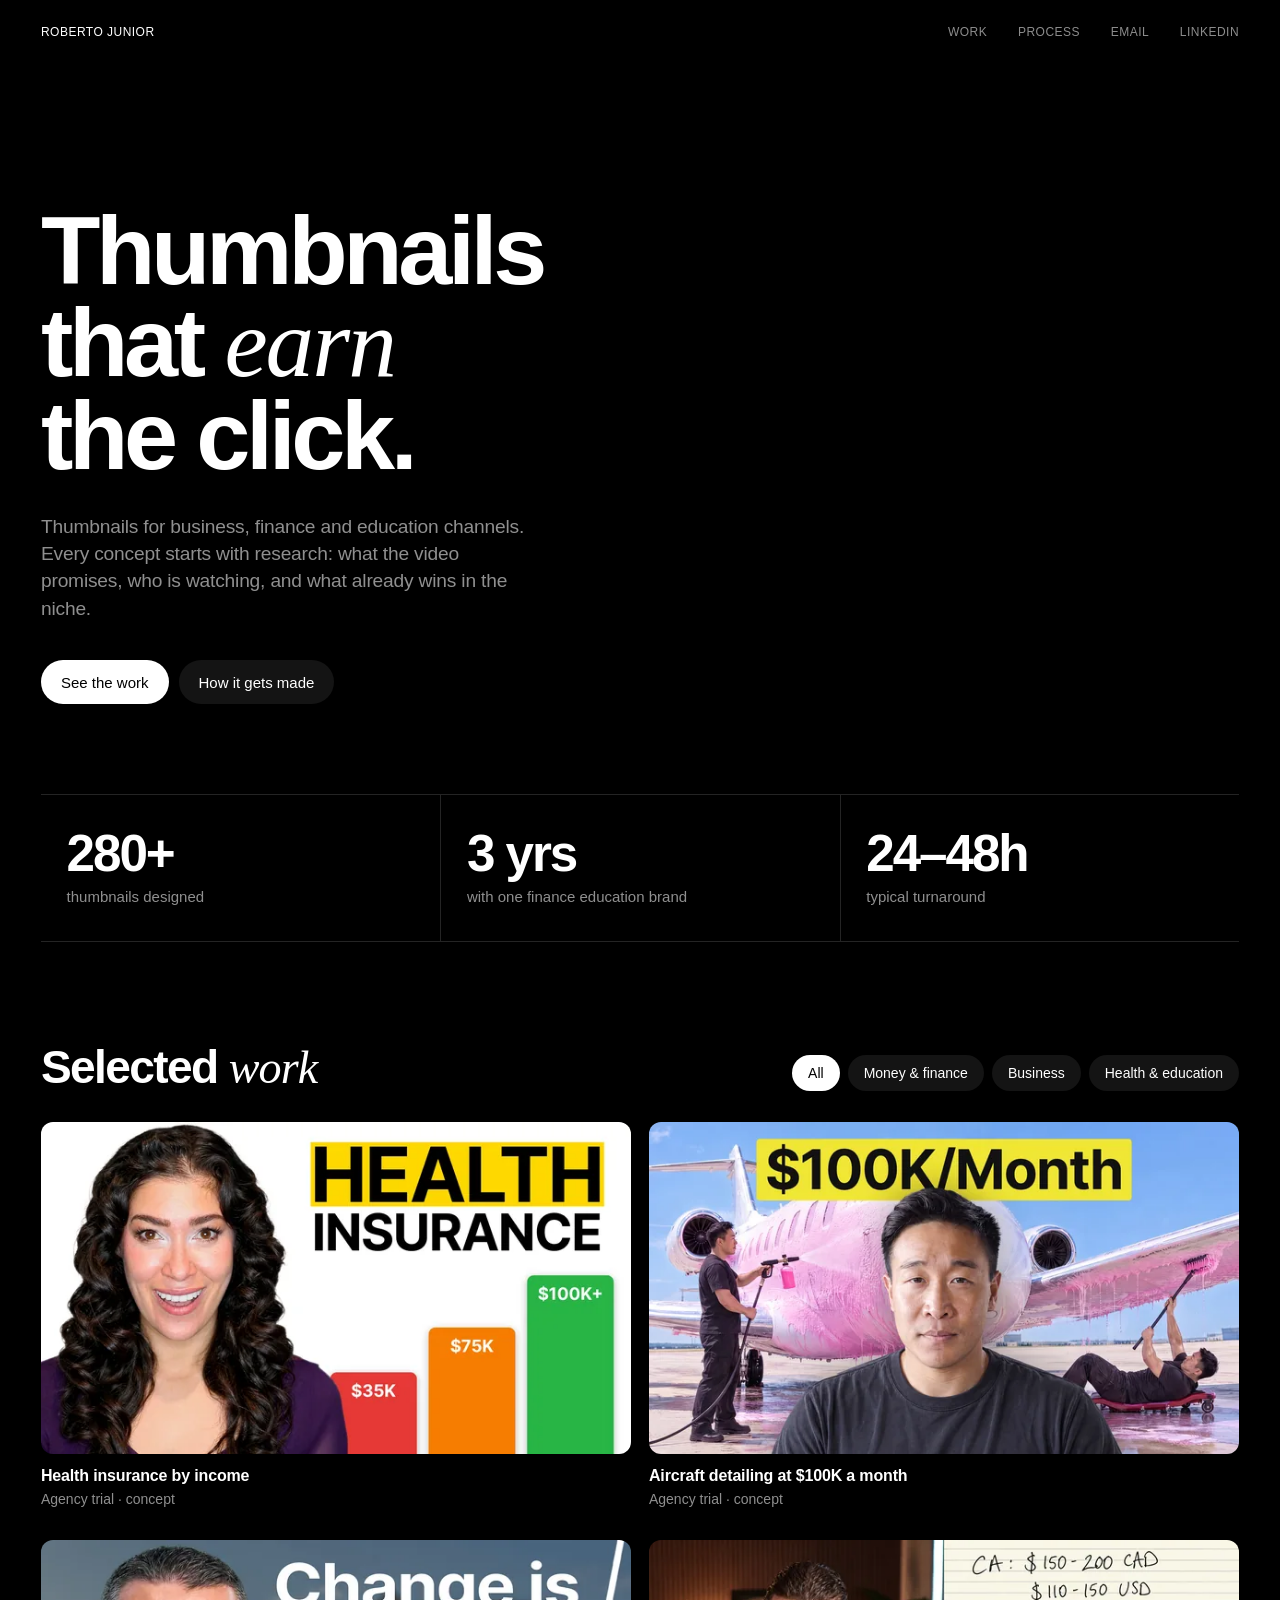
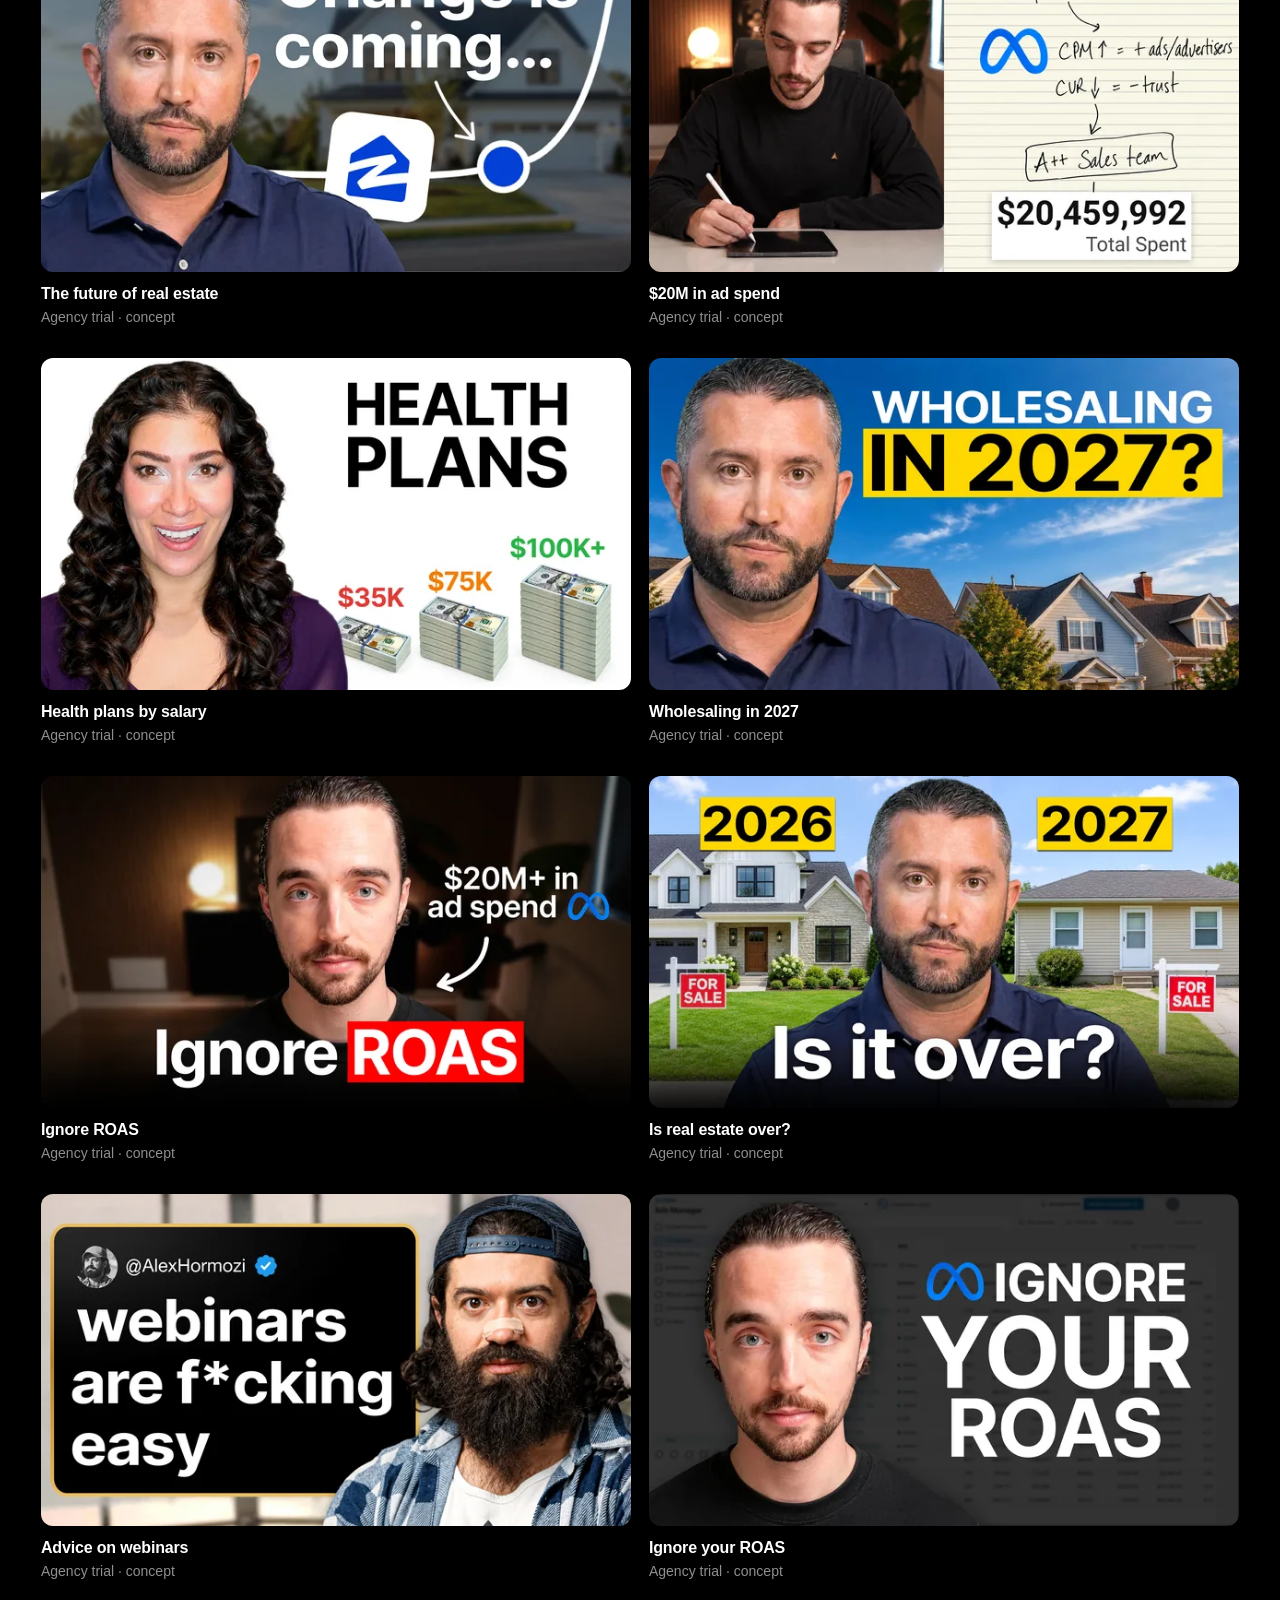
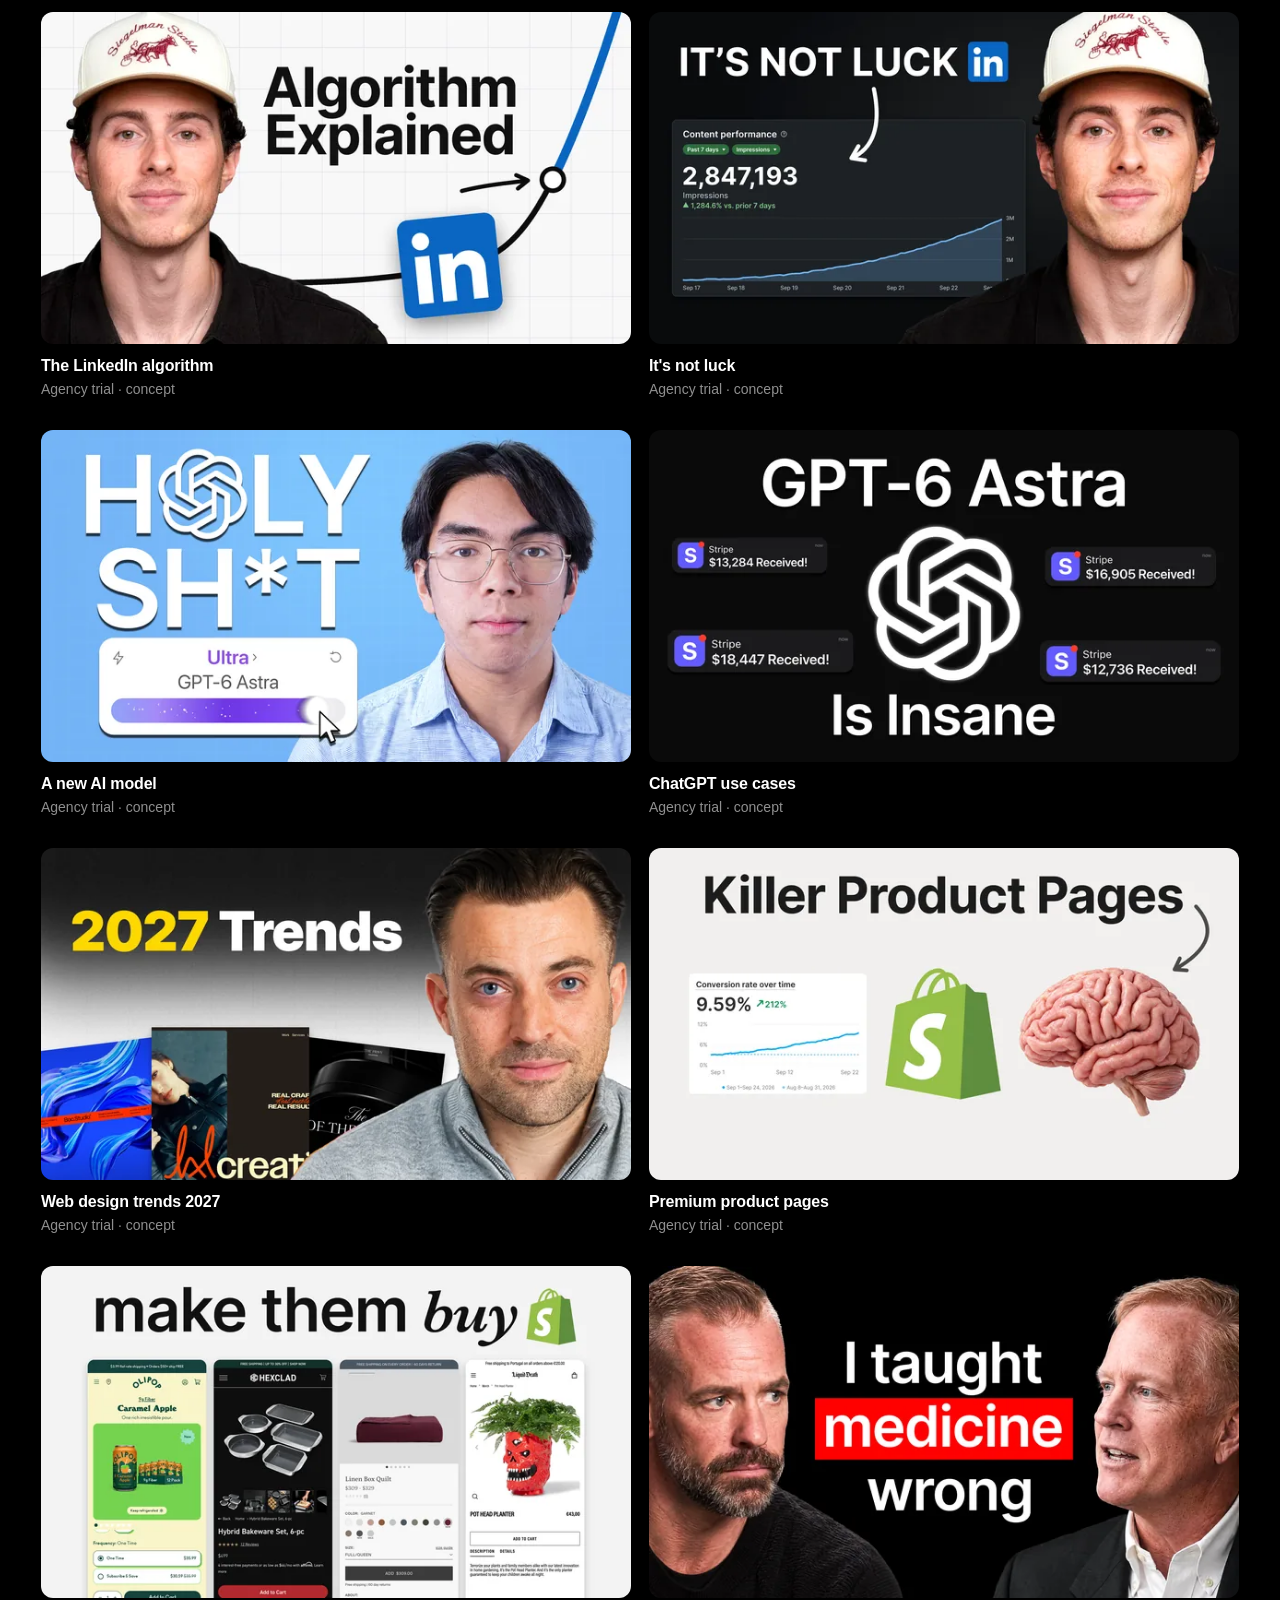
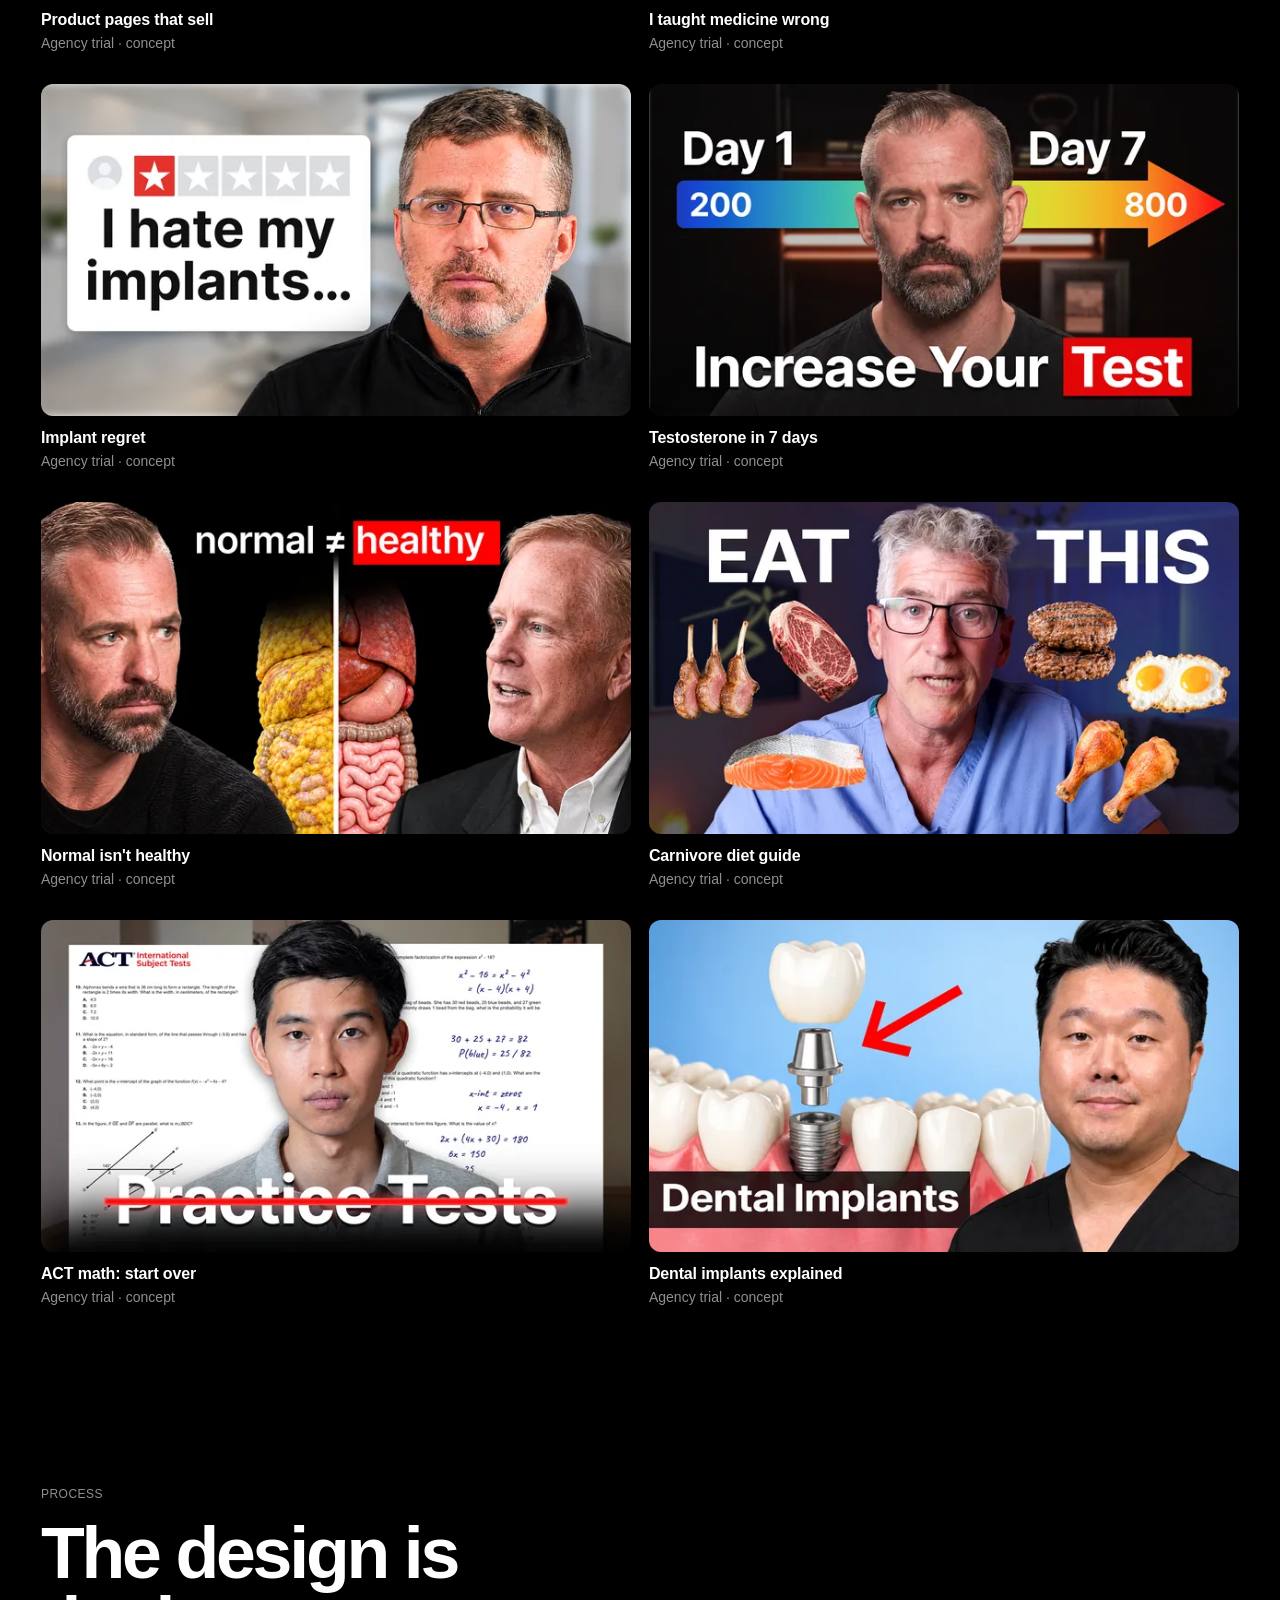
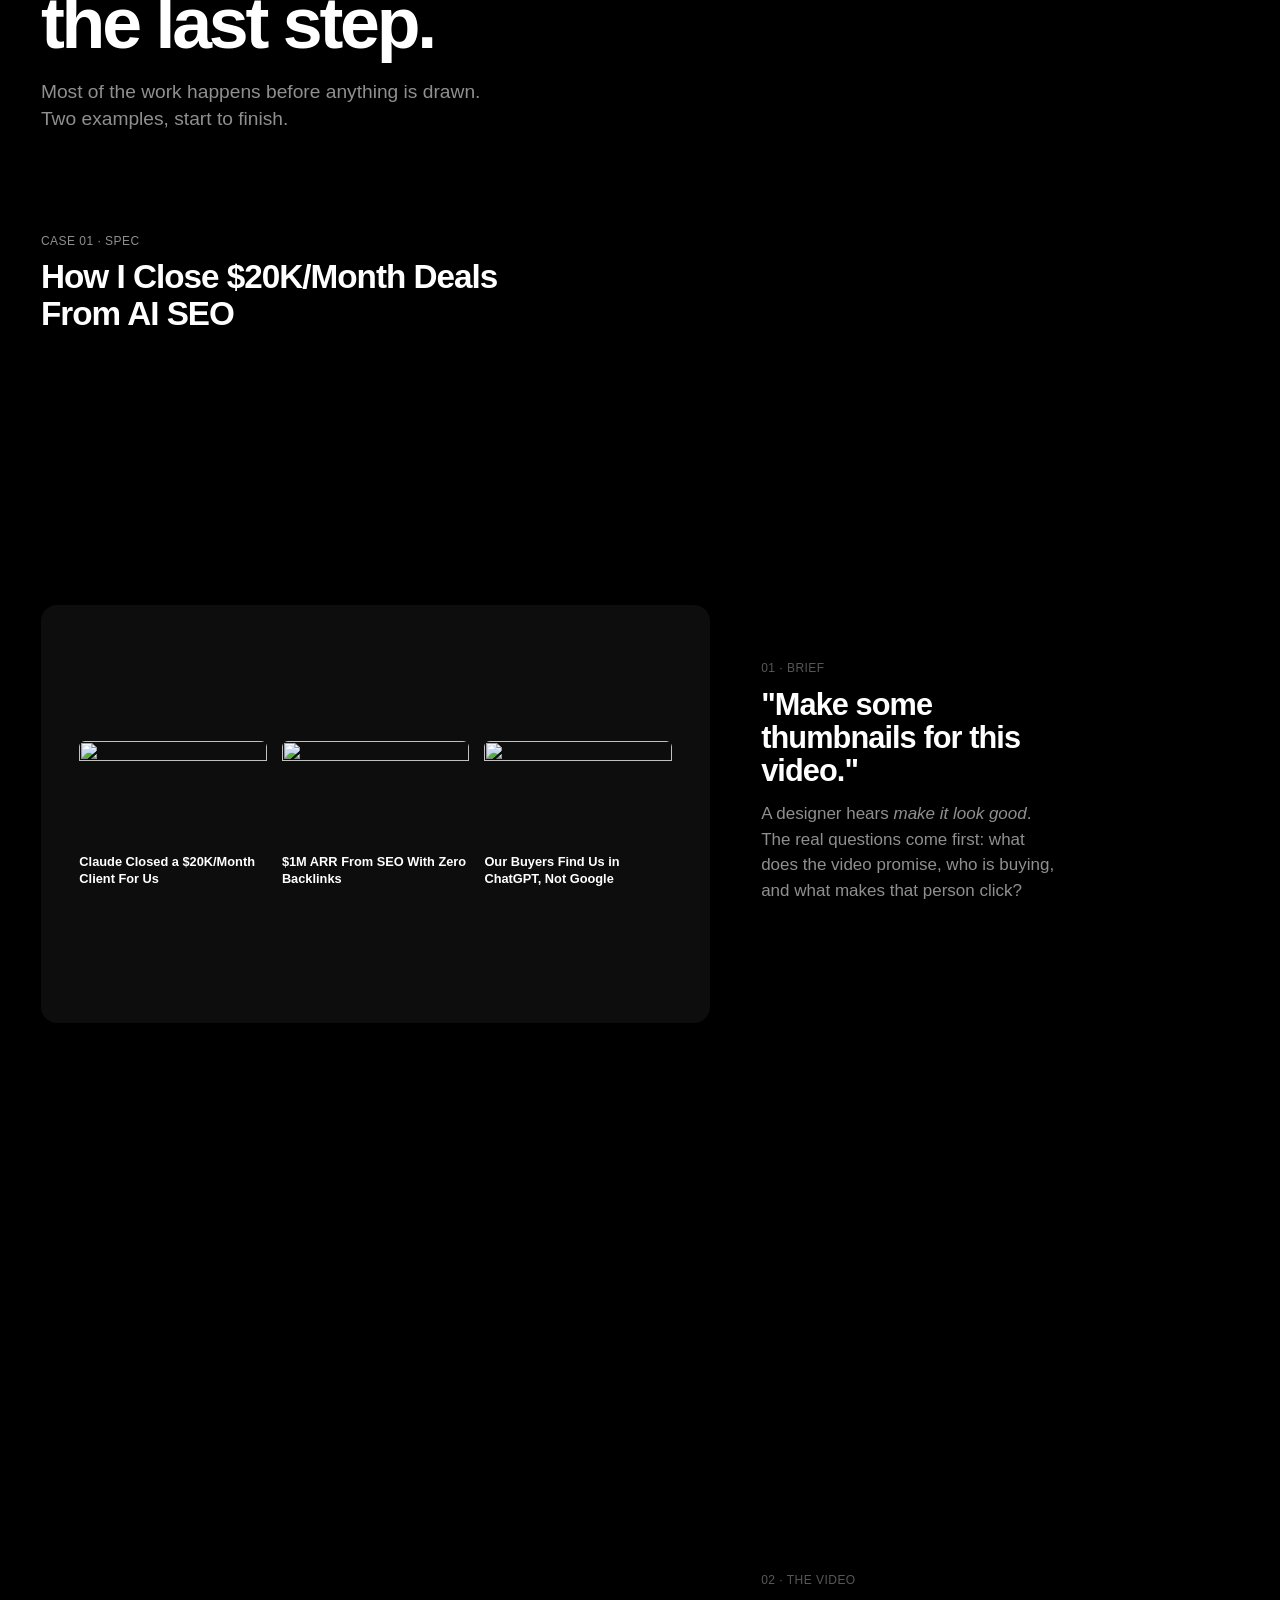
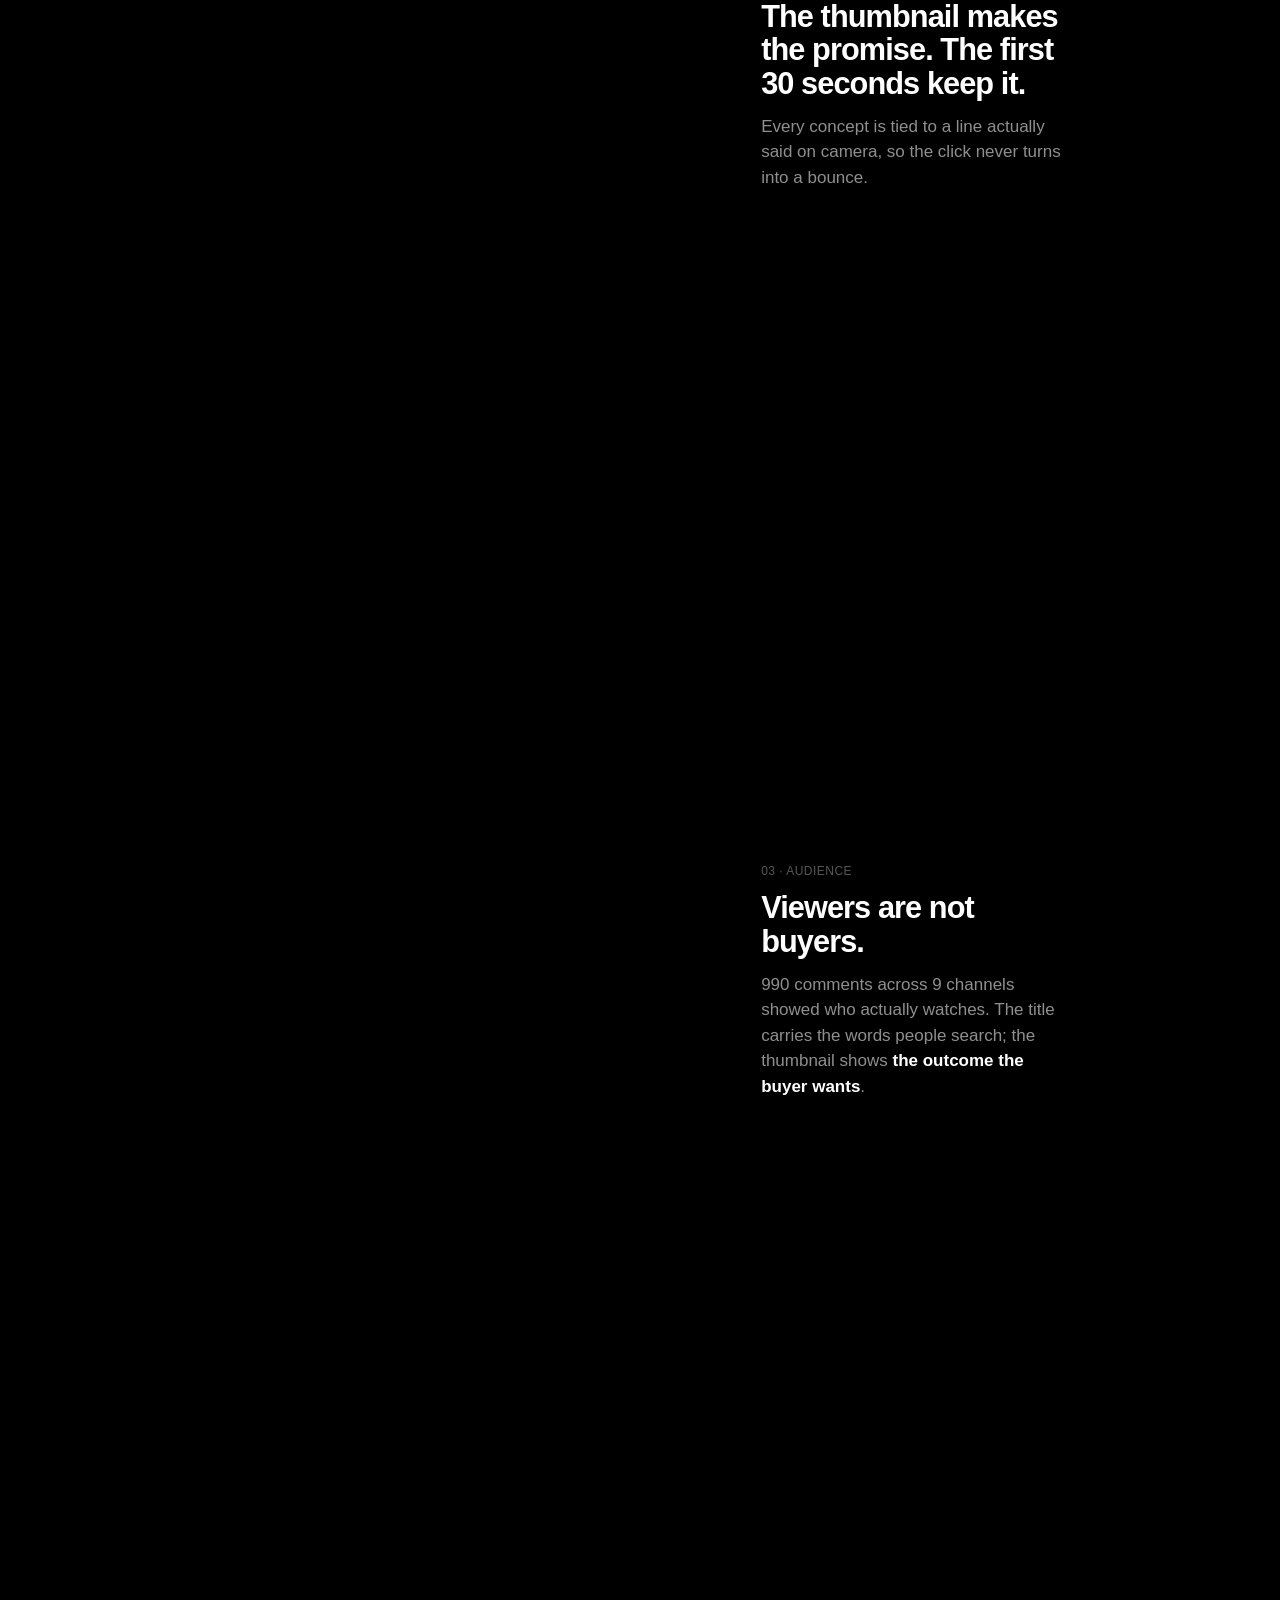
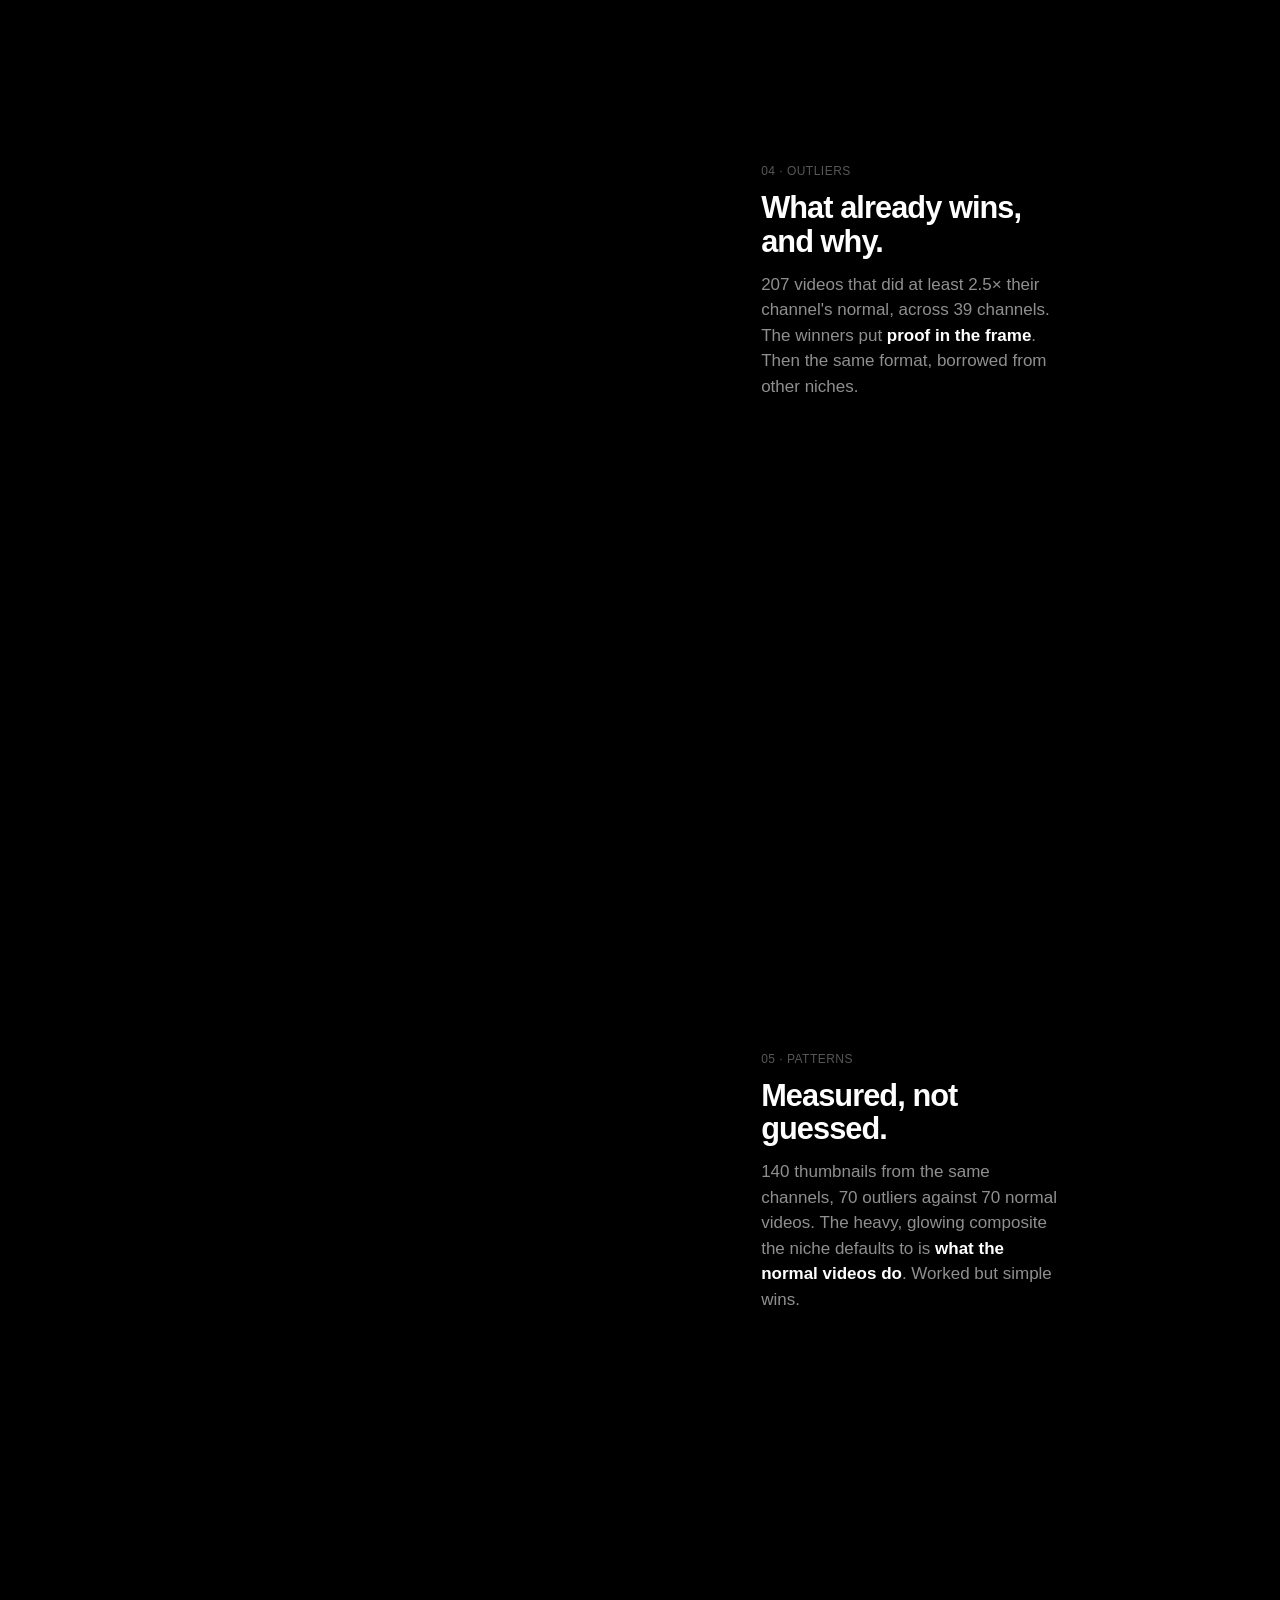
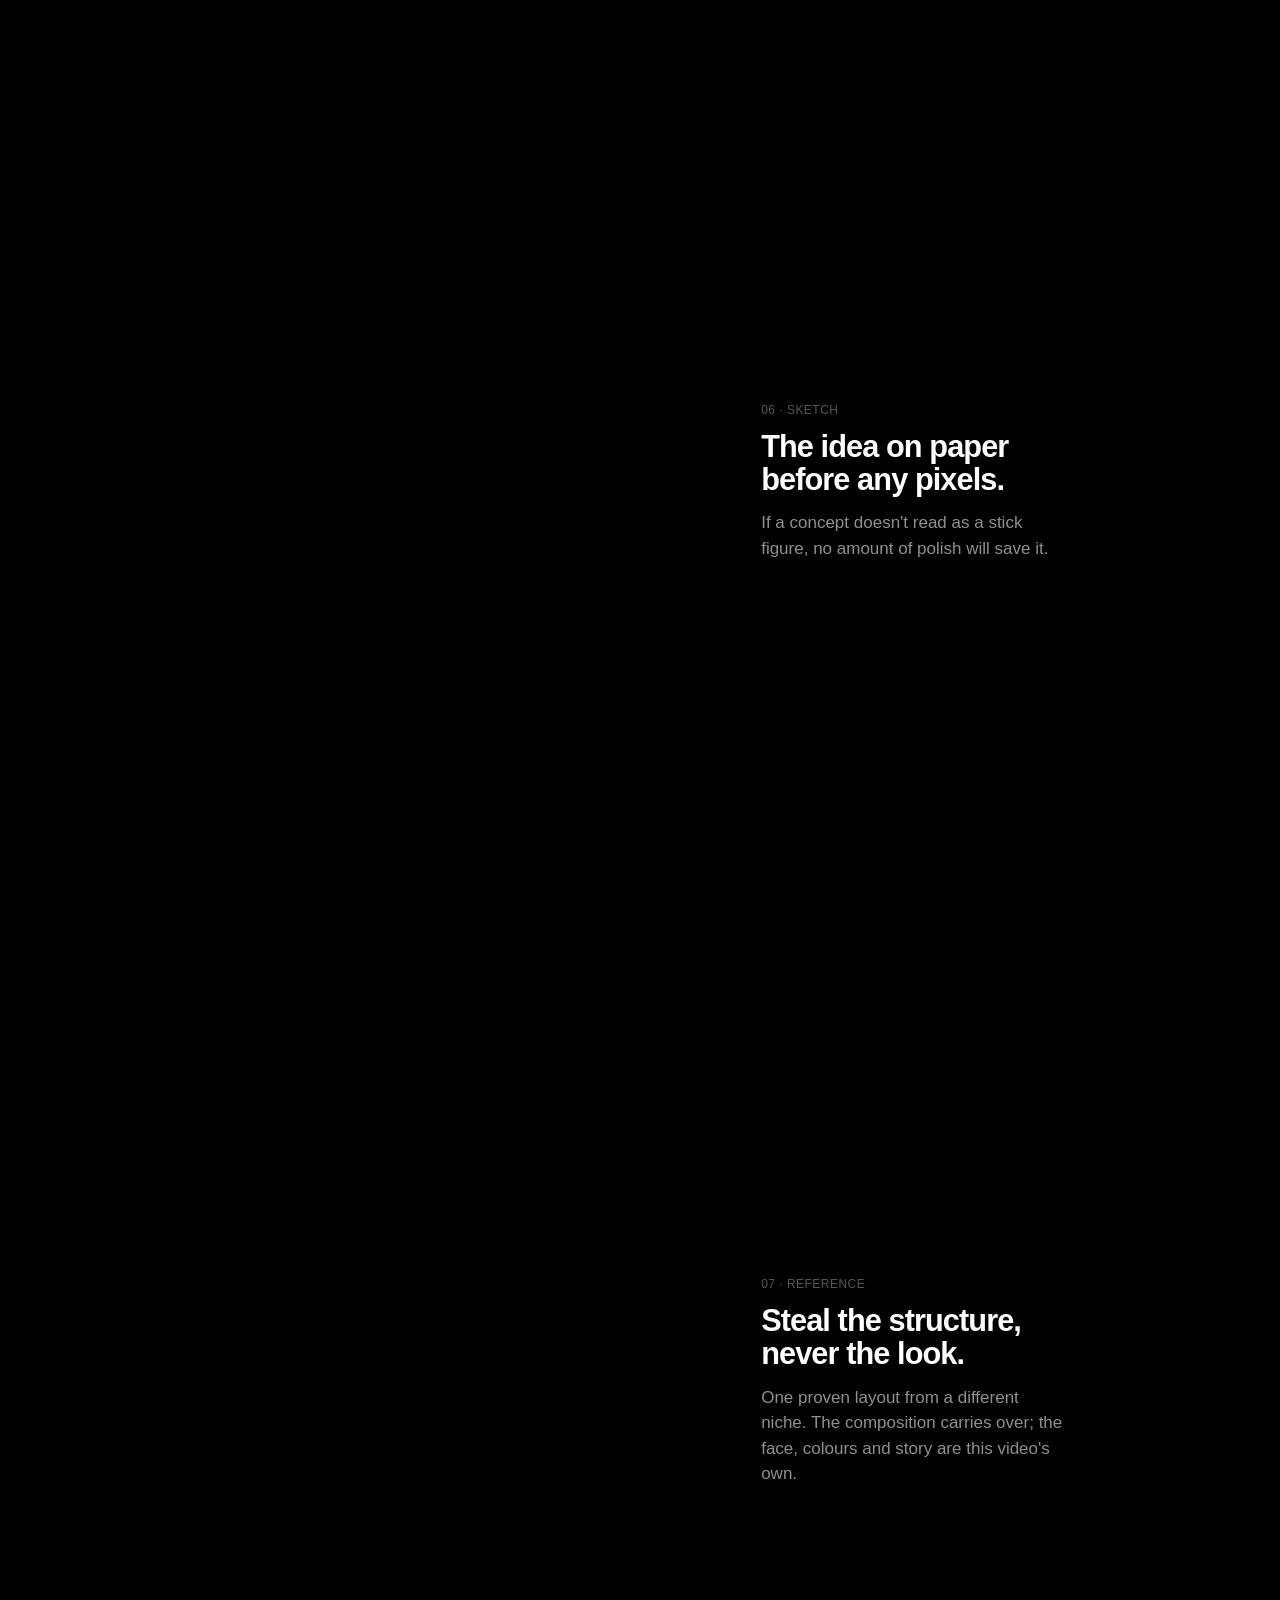
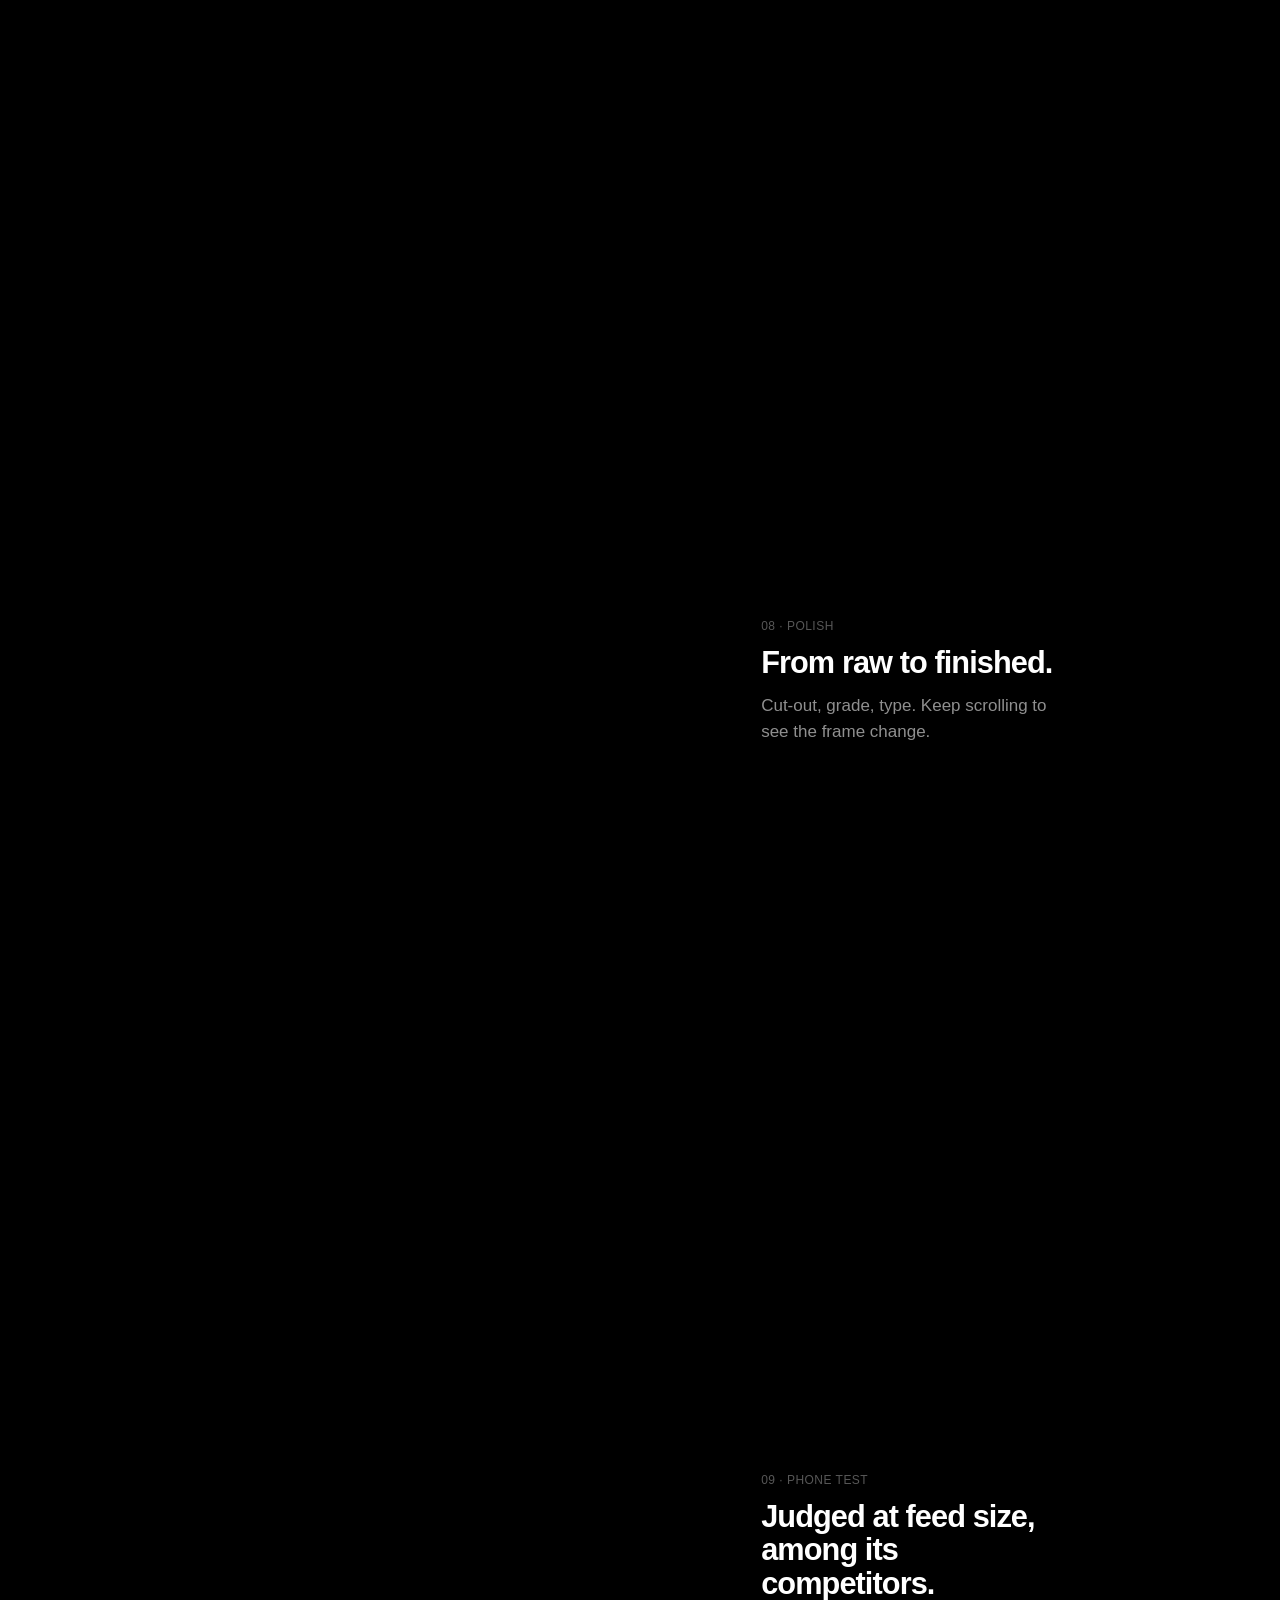
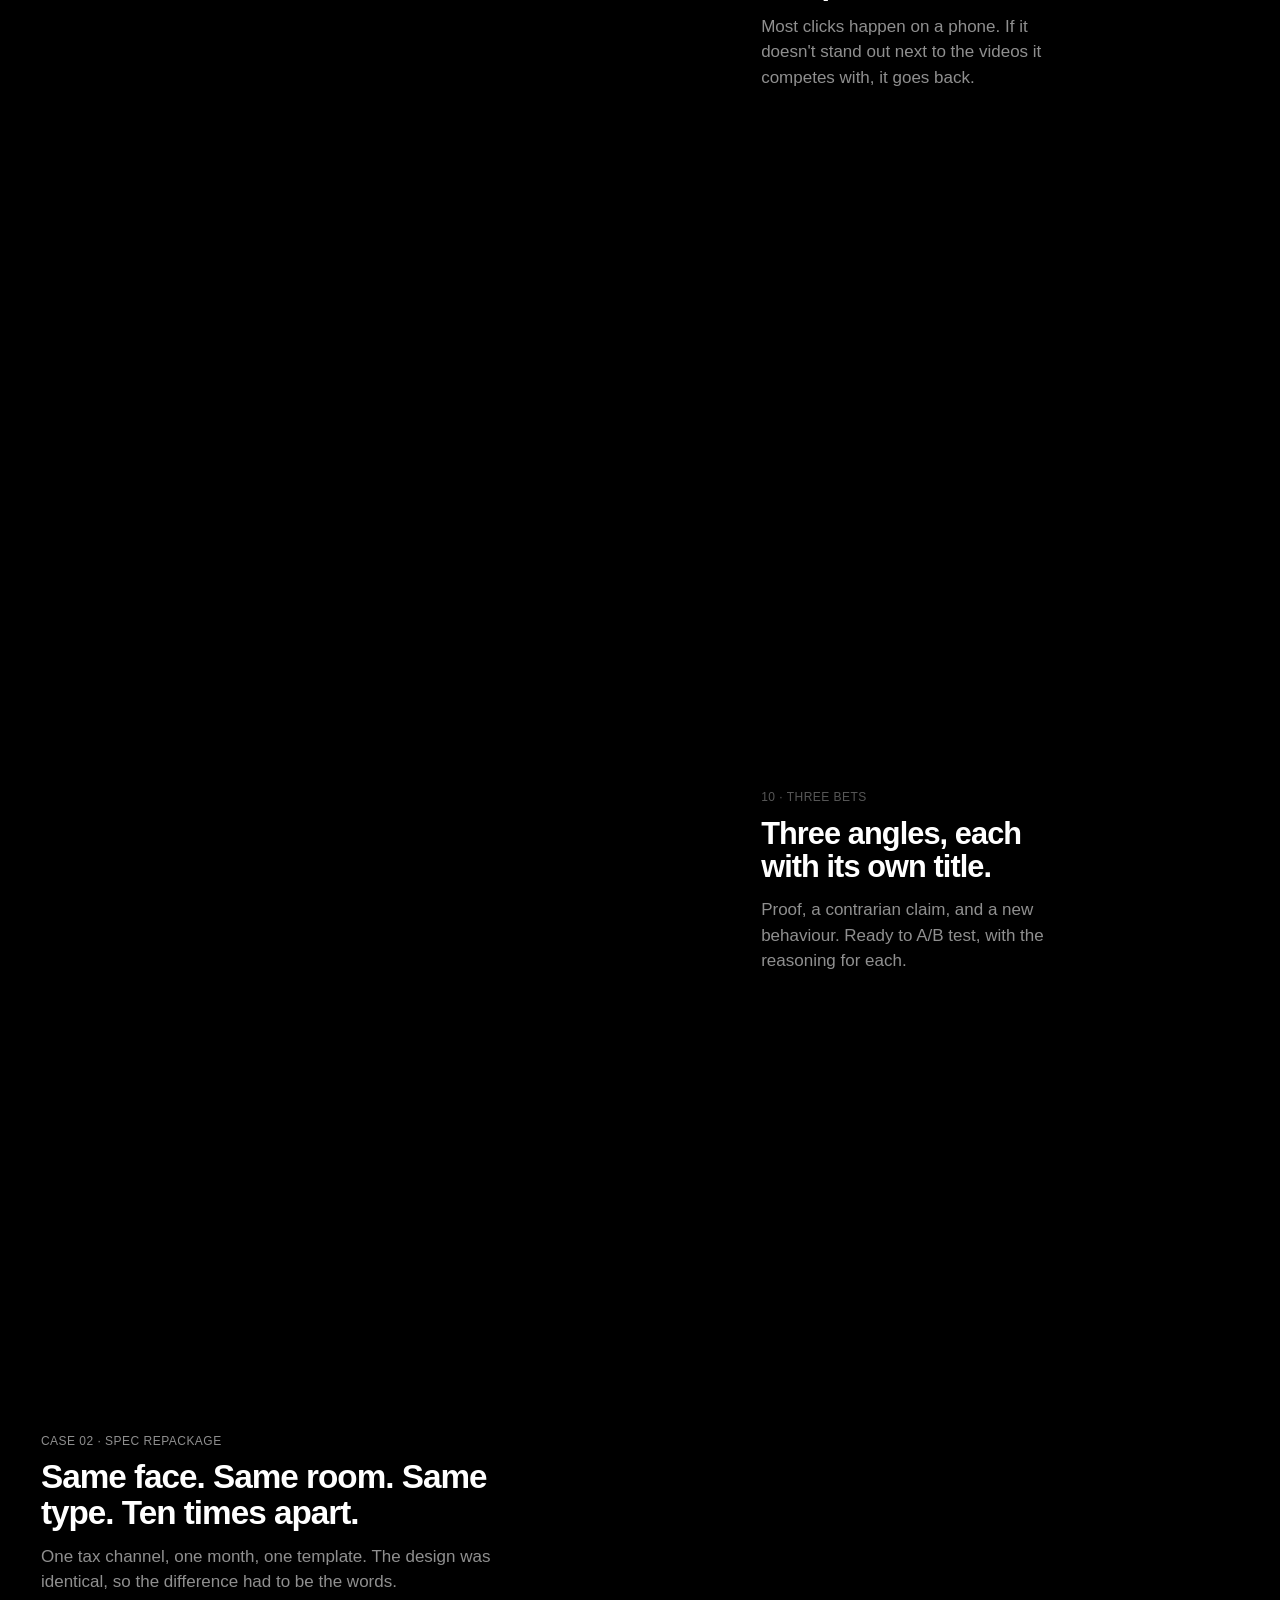
==== commit 5c448fa3: "Selected work: VTC thumbnails only (24) Co-Authored-By: Claude Opus 5.5 <noreply@anthropic.com>" ====
--- a/index.html
+++ b/index.html
@@ -381,7 +381,7 @@
 </dialog>
 
 <script>
-const G=[["s01-1-1"],["s02-1-1"],["s03-1-1"],["s04-1-1"],["s05-1-1"],["s06-1-1"],["s07-1-1"],["s08-1-1"],["s09-1-1"],["s10-1-1"],["s11-1-1"],["s12-1-1"],["s13-1-1"],["s14-1-1"],["s15-1-1"],["s16-1-1"],["s17-1-1"],["s18-1-1"],["s19-1-1"],["s20-1-1"],["s21-1-1"],["s22-1-1"],["s23-1-1"],["s24-1-1"],["s25-1-1"],["s26-1-1"],["s27-1-1"],["s28-1-1"],["s29-1-1"],["s30-1-1"]], M={"s01-1":{"t":"From apprentice to $270K","k":"money","m":"Published · finance education"},"s02-1":{"t":"$15K to $150K, same hours","k":"money","m":"Published · finance education"},"s03-1":{"t":"$54K in 3.5 months","k":"money","m":"Published · finance education"},"s04-1":{"t":"Quit an $80K job","k":"money","m":"Published · finance education"},"s05-1":{"t":"Health insurance by income","k":"money","m":"Agency trial · concept"},"s06-1":{"t":"I regret not doing it sooner","k":"money","m":"Published · finance education"},"s07-1":{"t":"Total profit: $272,000","k":"money","m":"Published · finance education"},"s08-1":{"t":"Aircraft detailing at $100K a month","k":"money","m":"Agency trial · concept"},"s09-1":{"t":"I'm never touching crypto again","k":"money","m":"Published · finance education"},"s10-1":{"t":"$300K, start to finish","k":"money","m":"Published · finance education"},"s11-1":{"t":"The future of real estate","k":"money","m":"Agency trial · concept"},"s12-1":{"t":"$20M in ad spend","k":"money","m":"Agency trial · concept"},"s13-1":{"t":"$54K in one year","k":"money","m":"Published · finance education"},"s14-1":{"t":"Member results card","k":"money","m":"Published · finance education"},"s15-1":{"t":"$3,000 a month","k":"money","m":"Published · finance education"},"s16-1":{"t":"Paid out","k":"money","m":"Published · finance education"},"s17-1":{"t":"Wholesaling in 2027","k":"money","m":"Agency trial · concept"},"s18-1":{"t":"Advice on webinars","k":"business","m":"Agency trial · concept"},"s19-1":{"t":"Ignore your ROAS","k":"business","m":"Agency trial · concept"},"s20-1":{"t":"The LinkedIn algorithm","k":"business","m":"Agency trial · concept"},"s21-1":{"t":"It's not luck","k":"business","m":"Agency trial · concept"},"s22-1":{"t":"A new AI model","k":"business","m":"Agency trial · concept"},"s23-1":{"t":"ChatGPT use cases","k":"business","m":"Agency trial · concept"},"s24-1":{"t":"Web design trends 2027","k":"business","m":"Agency trial · concept"},"s25-1":{"t":"Premium product pages","k":"business","m":"Agency trial · concept"},"s26-1":{"t":"I taught medicine wrong","k":"health","m":"Agency trial · concept"},"s27-1":{"t":"Implant regret","k":"health","m":"Agency trial · concept"},"s28-1":{"t":"Testosterone in 7 days","k":"health","m":"Agency trial · concept"},"s29-1":{"t":"Carnivore diet guide","k":"health","m":"Agency trial · concept"},"s30-1":{"t":"ACT math: start over","k":"health","m":"Agency trial · concept"}};
+const G=[["v01-1-1"],["v02-1-1"],["v03-1-1"],["v04-1-1"],["v05-1-1"],["v06-1-1"],["v07-1-1"],["v08-1-1"],["v09-1-1"],["v10-1-1"],["v11-1-1"],["v12-1-1"],["v13-1-1"],["v14-1-1"],["v15-1-1"],["v16-1-1"],["v17-1-1"],["v18-1-1"],["v19-1-1"],["v20-1-1"],["v21-1-1"],["v22-1-1"],["v23-1-1"],["v24-1-1"]], M={"v01-1":{"t":"Health insurance by income","k":"money","m":"Agency trial · concept"},"v02-1":{"t":"Aircraft detailing at $100K a month","k":"money","m":"Agency trial · concept"},"v03-1":{"t":"The future of real estate","k":"money","m":"Agency trial · concept"},"v04-1":{"t":"$20M in ad spend","k":"money","m":"Agency trial · concept"},"v05-1":{"t":"Health plans by salary","k":"money","m":"Agency trial · concept"},"v06-1":{"t":"Wholesaling in 2027","k":"money","m":"Agency trial · concept"},"v07-1":{"t":"Ignore ROAS","k":"money","m":"Agency trial · concept"},"v08-1":{"t":"Is real estate over?","k":"money","m":"Agency trial · concept"},"v09-1":{"t":"Advice on webinars","k":"business","m":"Agency trial · concept"},"v10-1":{"t":"Ignore your ROAS","k":"business","m":"Agency trial · concept"},"v11-1":{"t":"The LinkedIn algorithm","k":"business","m":"Agency trial · concept"},"v12-1":{"t":"It's not luck","k":"business","m":"Agency trial · concept"},"v13-1":{"t":"A new AI model","k":"business","m":"Agency trial · concept"},"v14-1":{"t":"ChatGPT use cases","k":"business","m":"Agency trial · concept"},"v15-1":{"t":"Web design trends 2027","k":"business","m":"Agency trial · concept"},"v16-1":{"t":"Premium product pages","k":"business","m":"Agency trial · concept"},"v17-1":{"t":"Product pages that sell","k":"business","m":"Agency trial · concept"},"v18-1":{"t":"I taught medicine wrong","k":"health","m":"Agency trial · concept"},"v19-1":{"t":"Implant regret","k":"health","m":"Agency trial · concept"},"v20-1":{"t":"Testosterone in 7 days","k":"health","m":"Agency trial · concept"},"v21-1":{"t":"Normal isn't healthy","k":"health","m":"Agency trial · concept"},"v22-1":{"t":"Carnivore diet guide","k":"health","m":"Agency trial · concept"},"v23-1":{"t":"ACT math: start over","k":"health","m":"Agency trial · concept"},"v24-1":{"t":"Dental implants explained","k":"health","m":"Agency trial · concept"}};
 const RM=matchMedia('(prefers-reduced-motion: reduce)').matches;
 const src=(s,w)=>`assets/sel/${s}-${w}.webp`;
 const key=s=>s.split('-').slice(0,2).join('-');
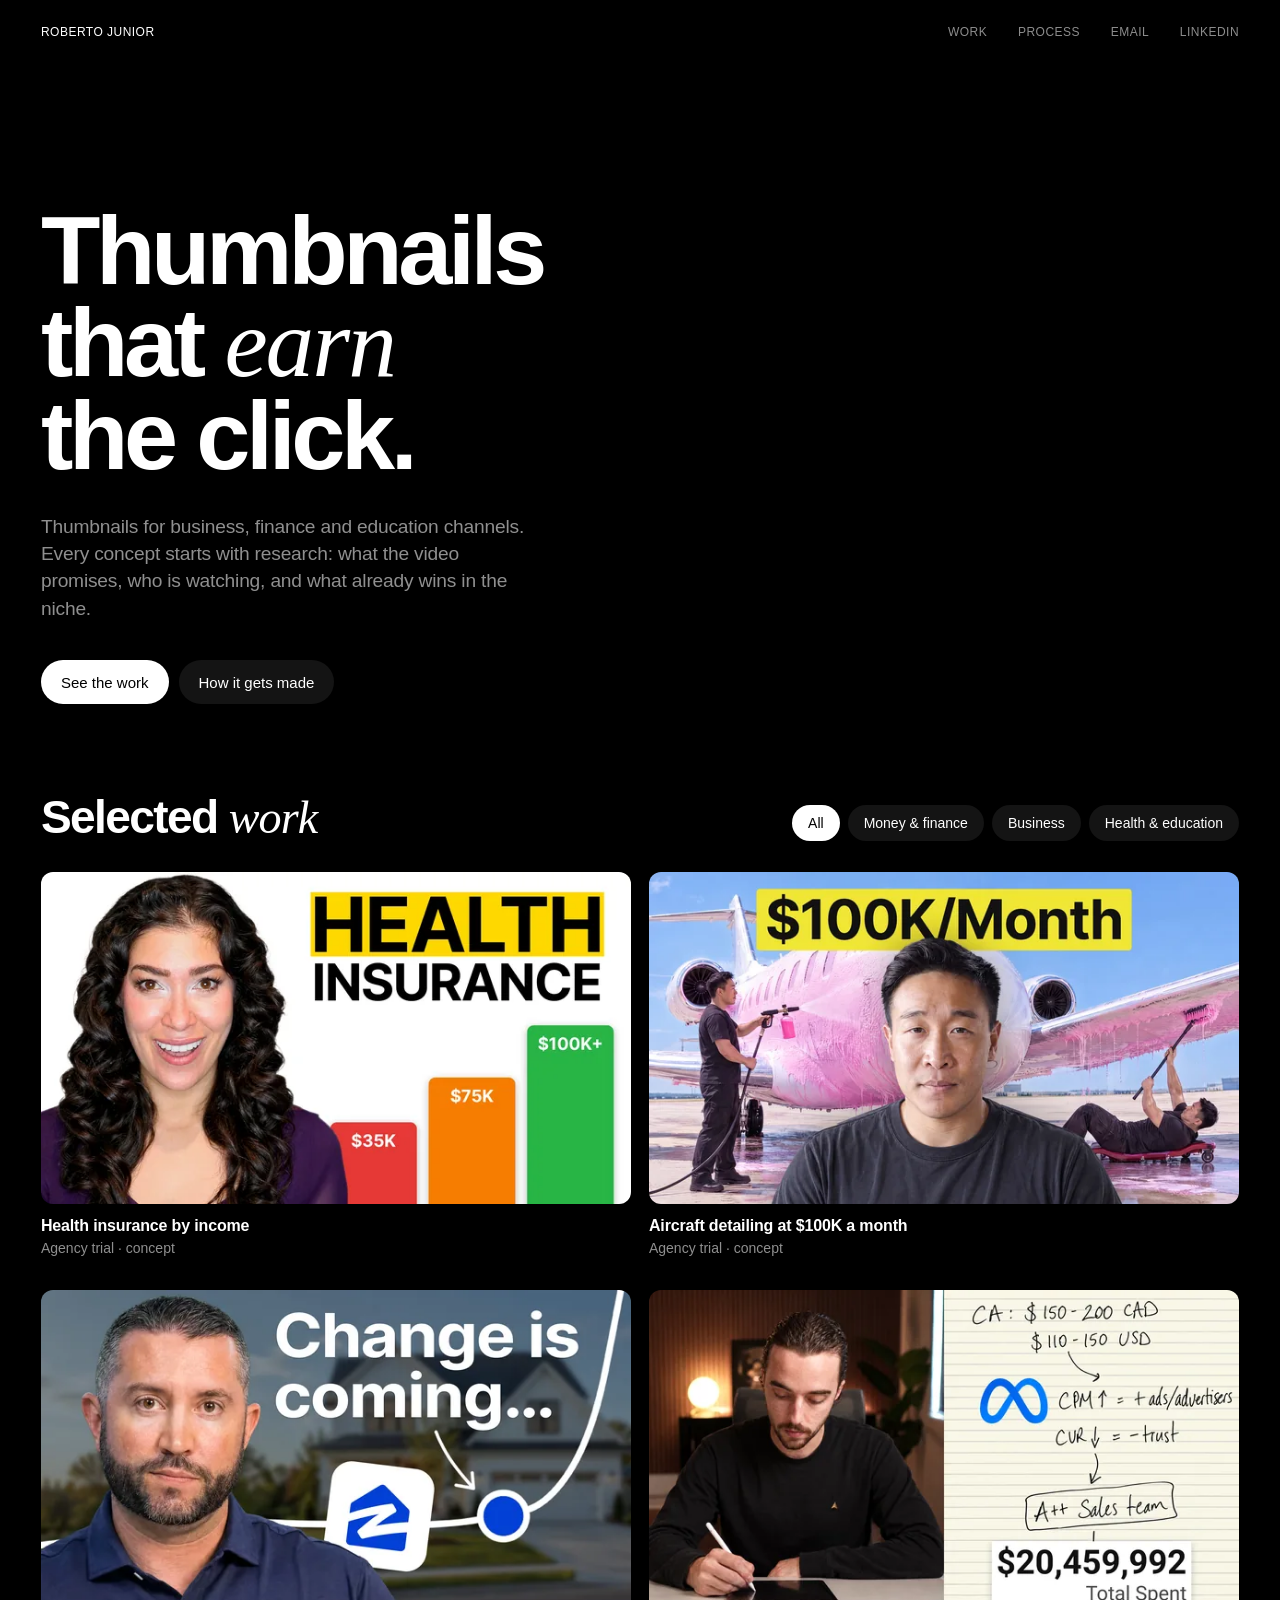
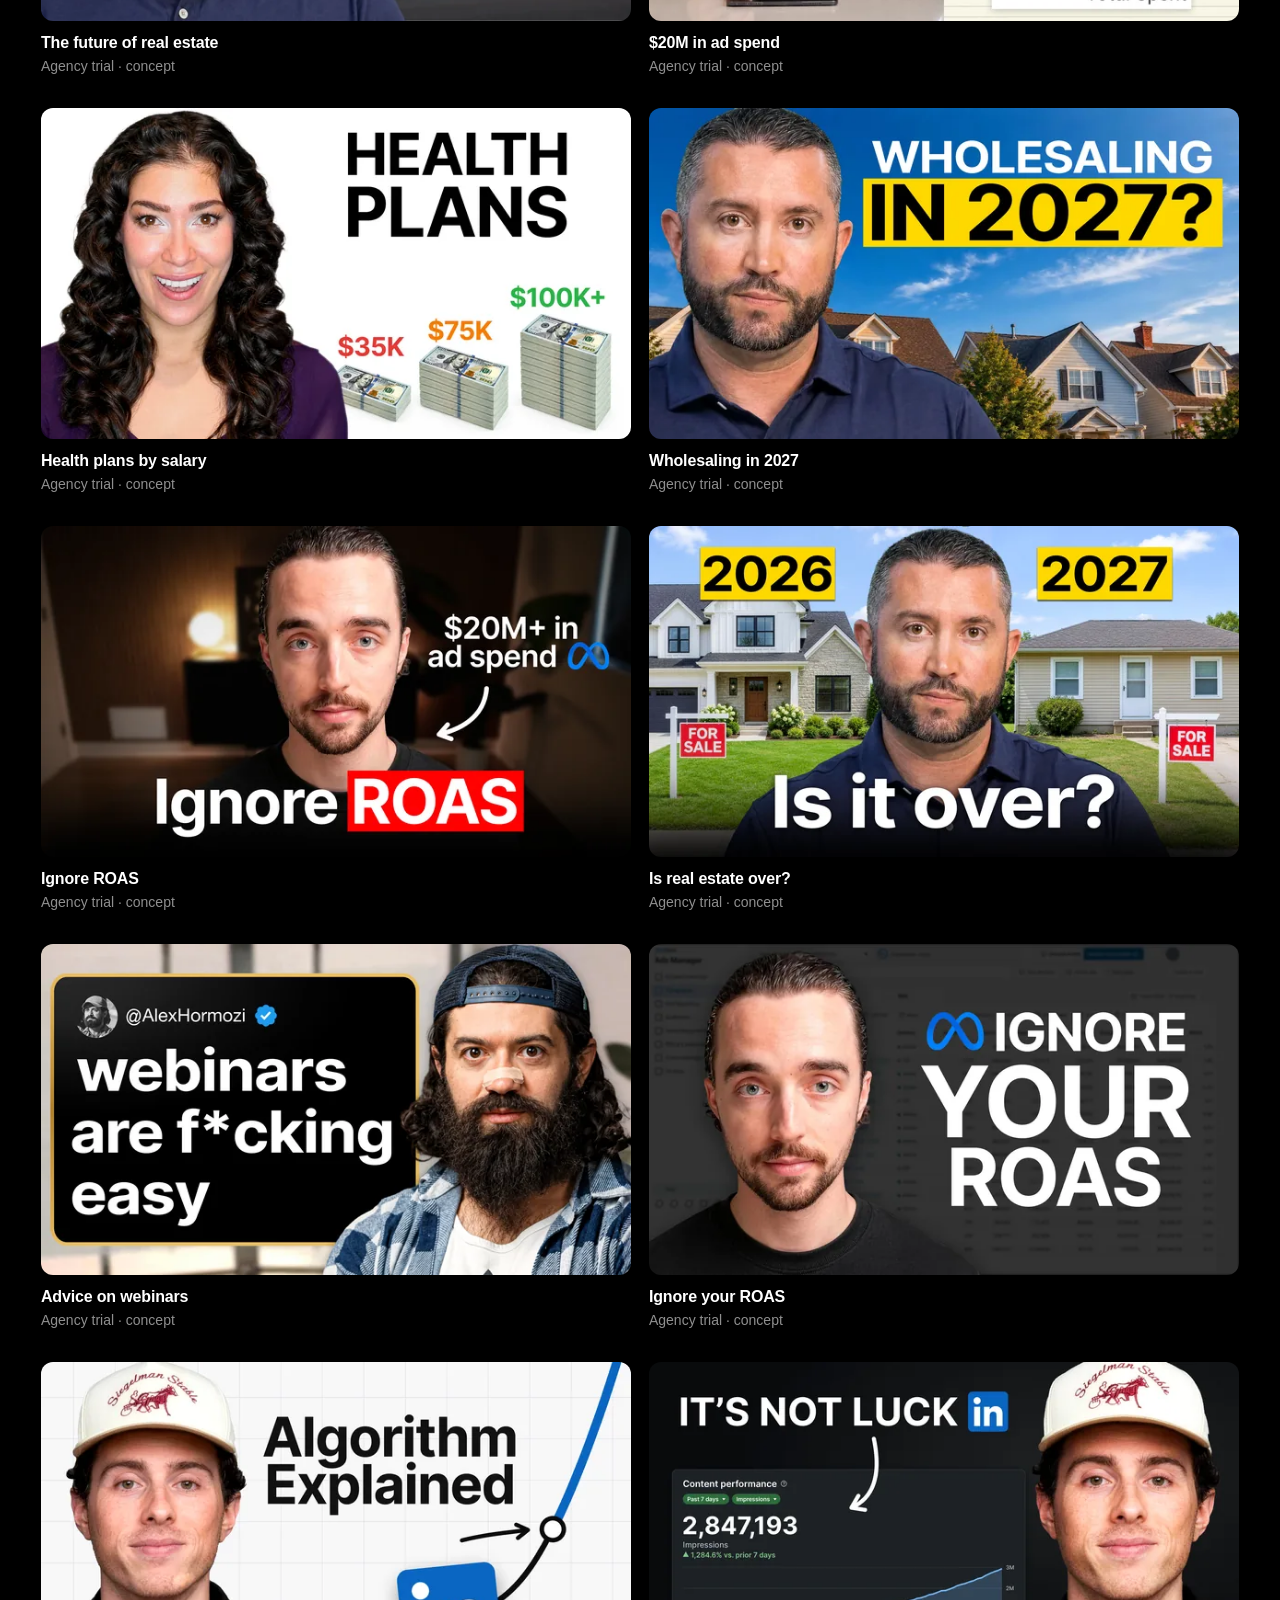
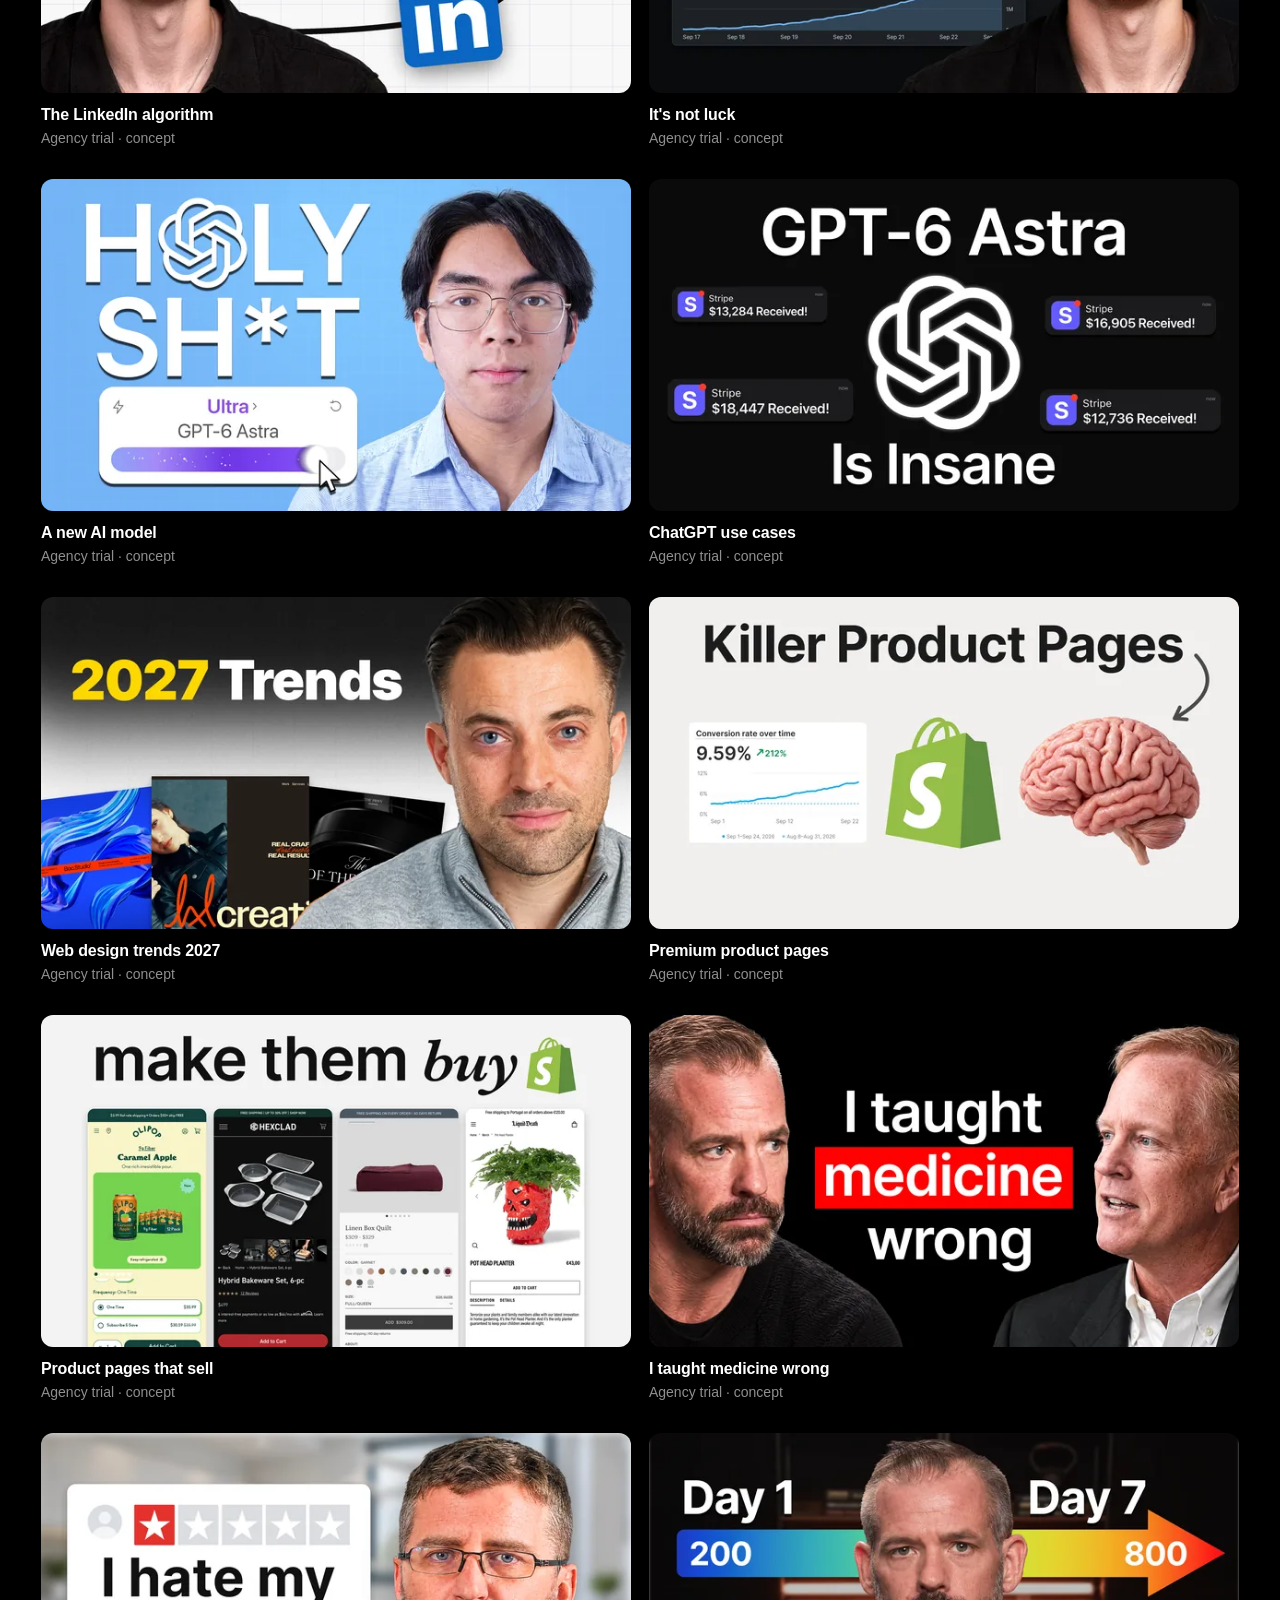
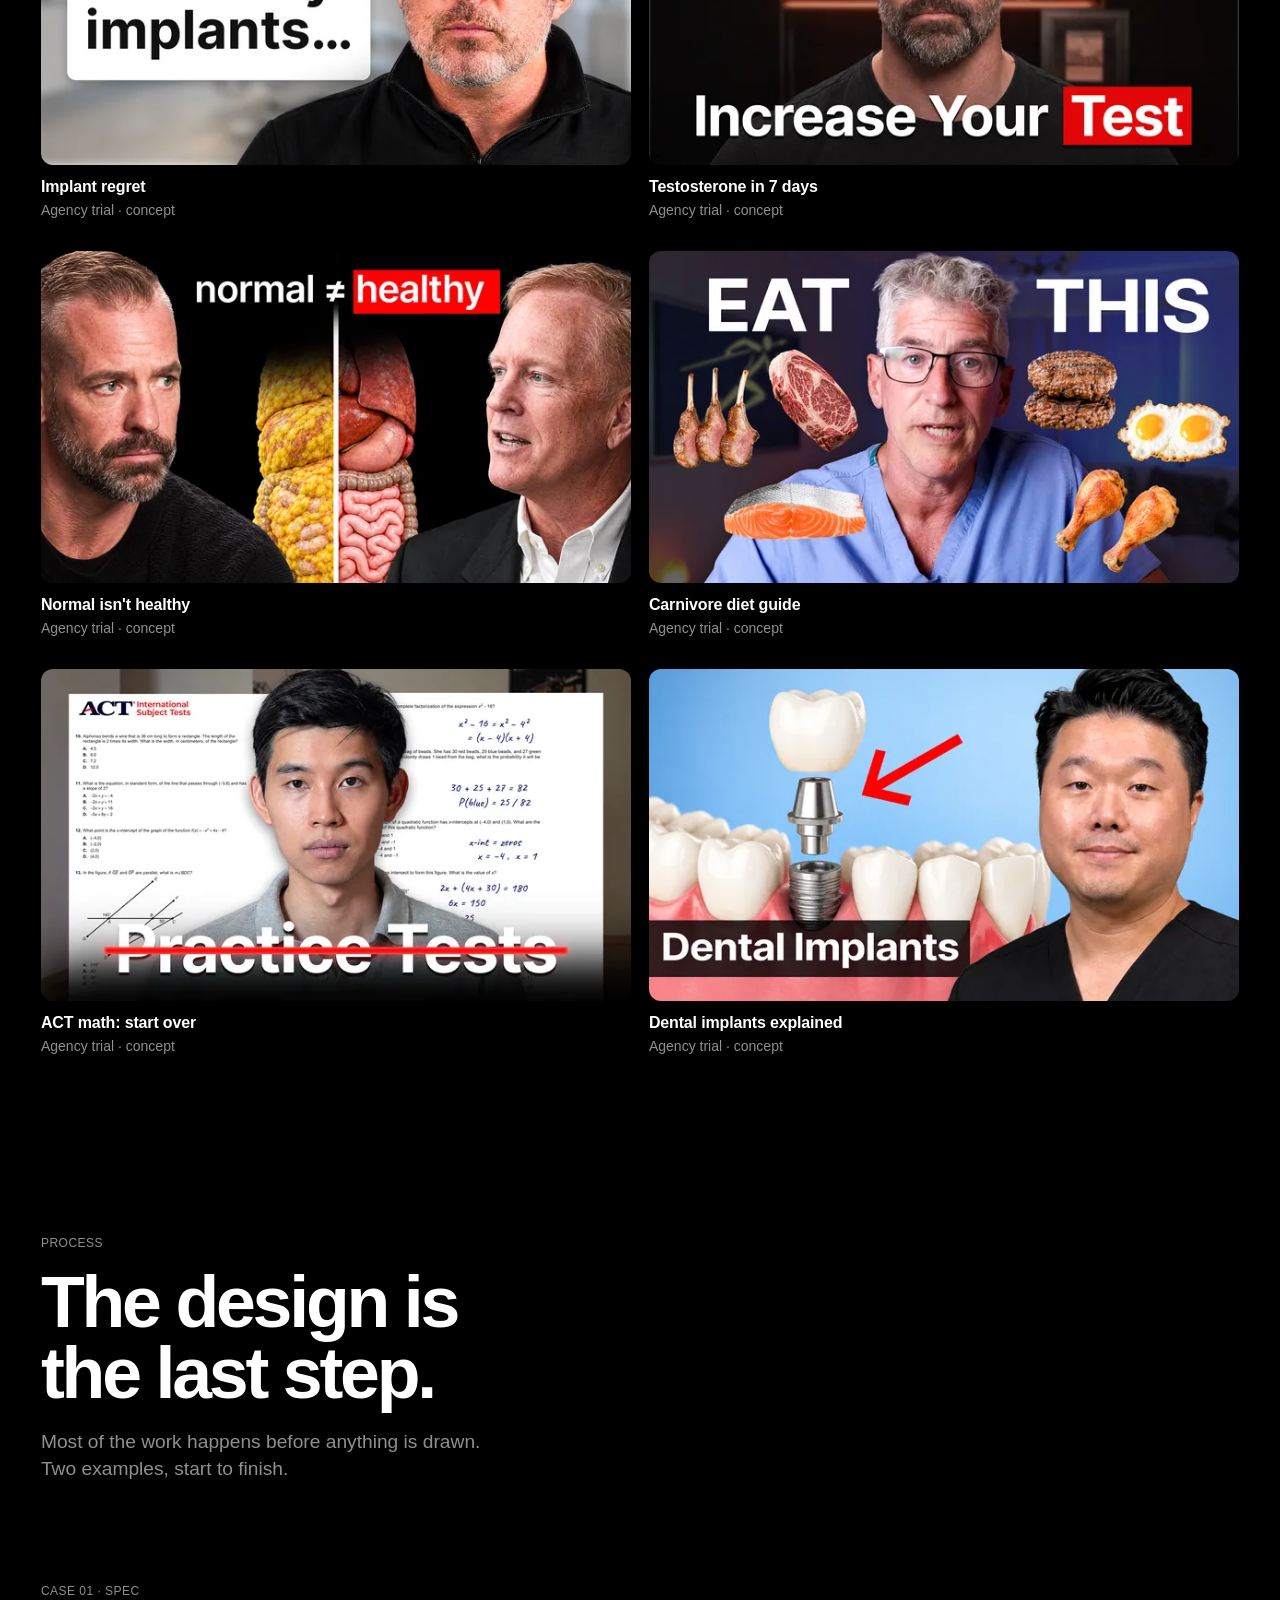
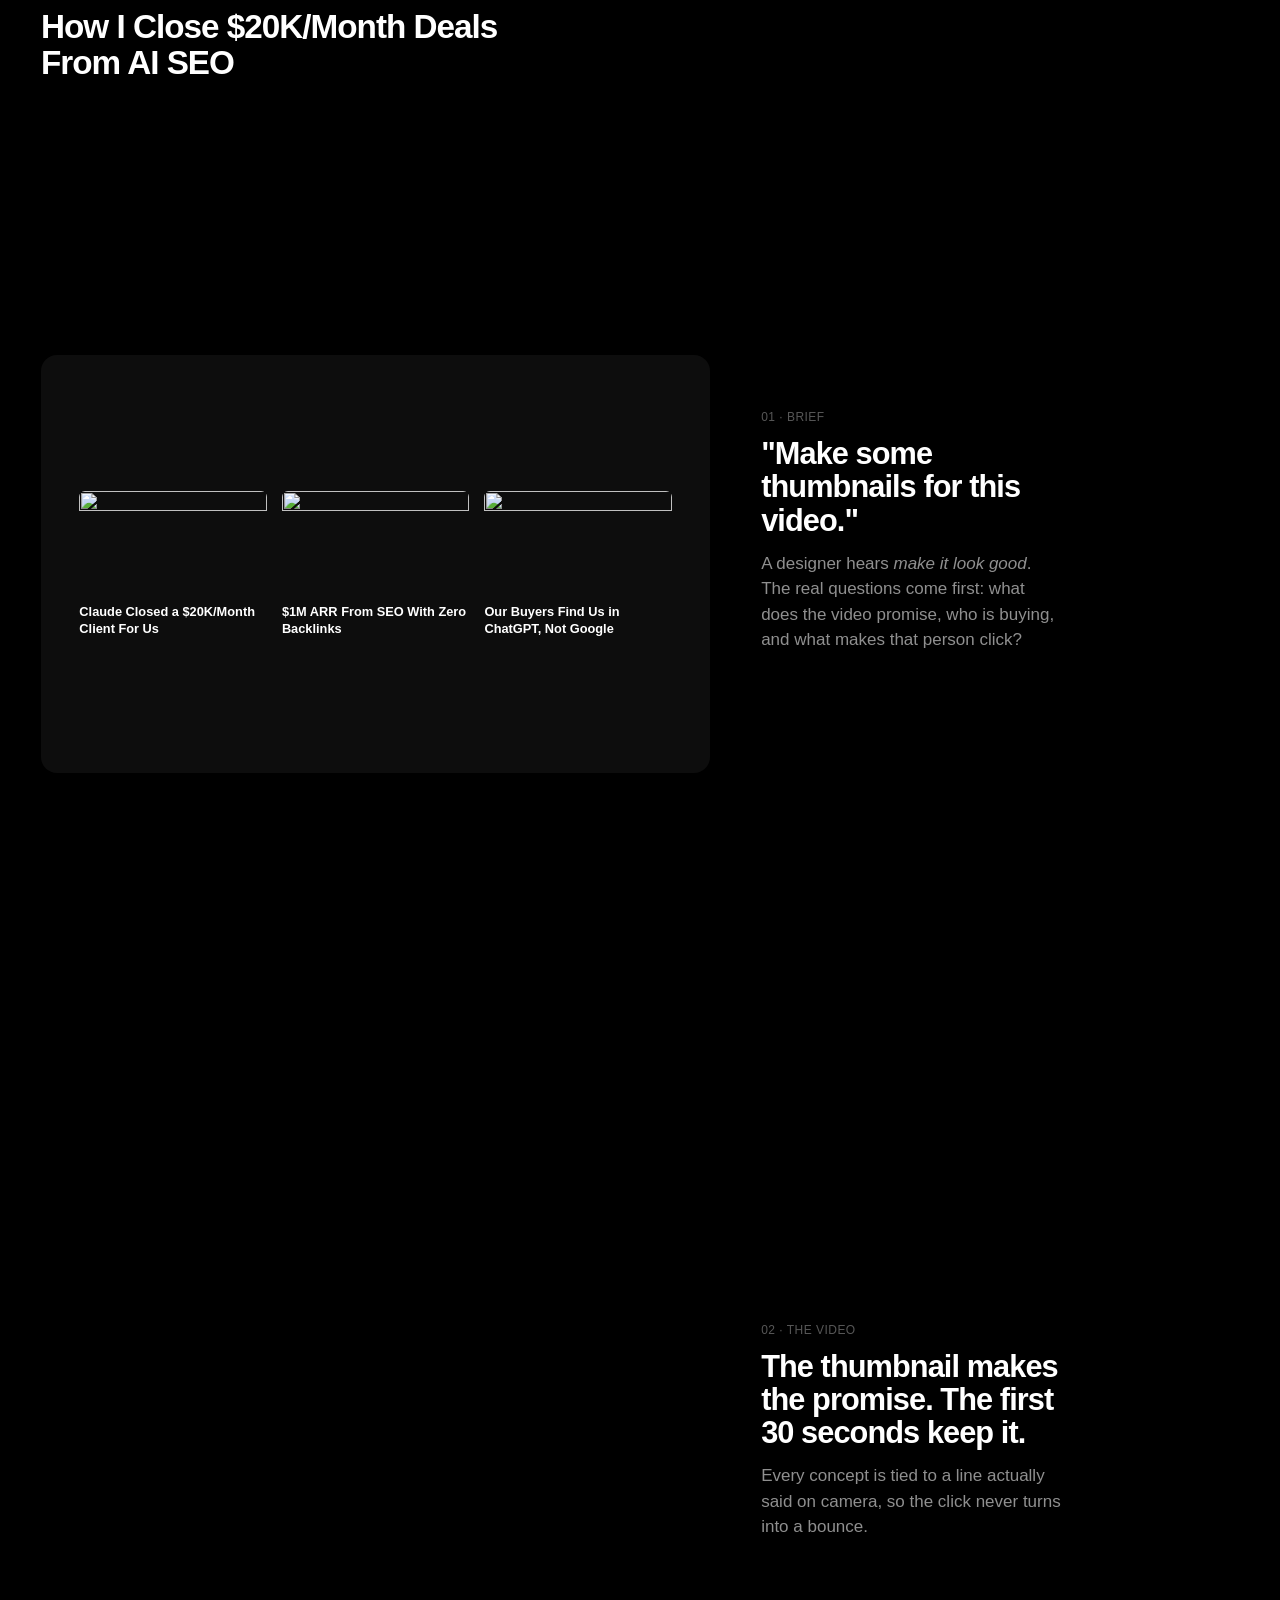
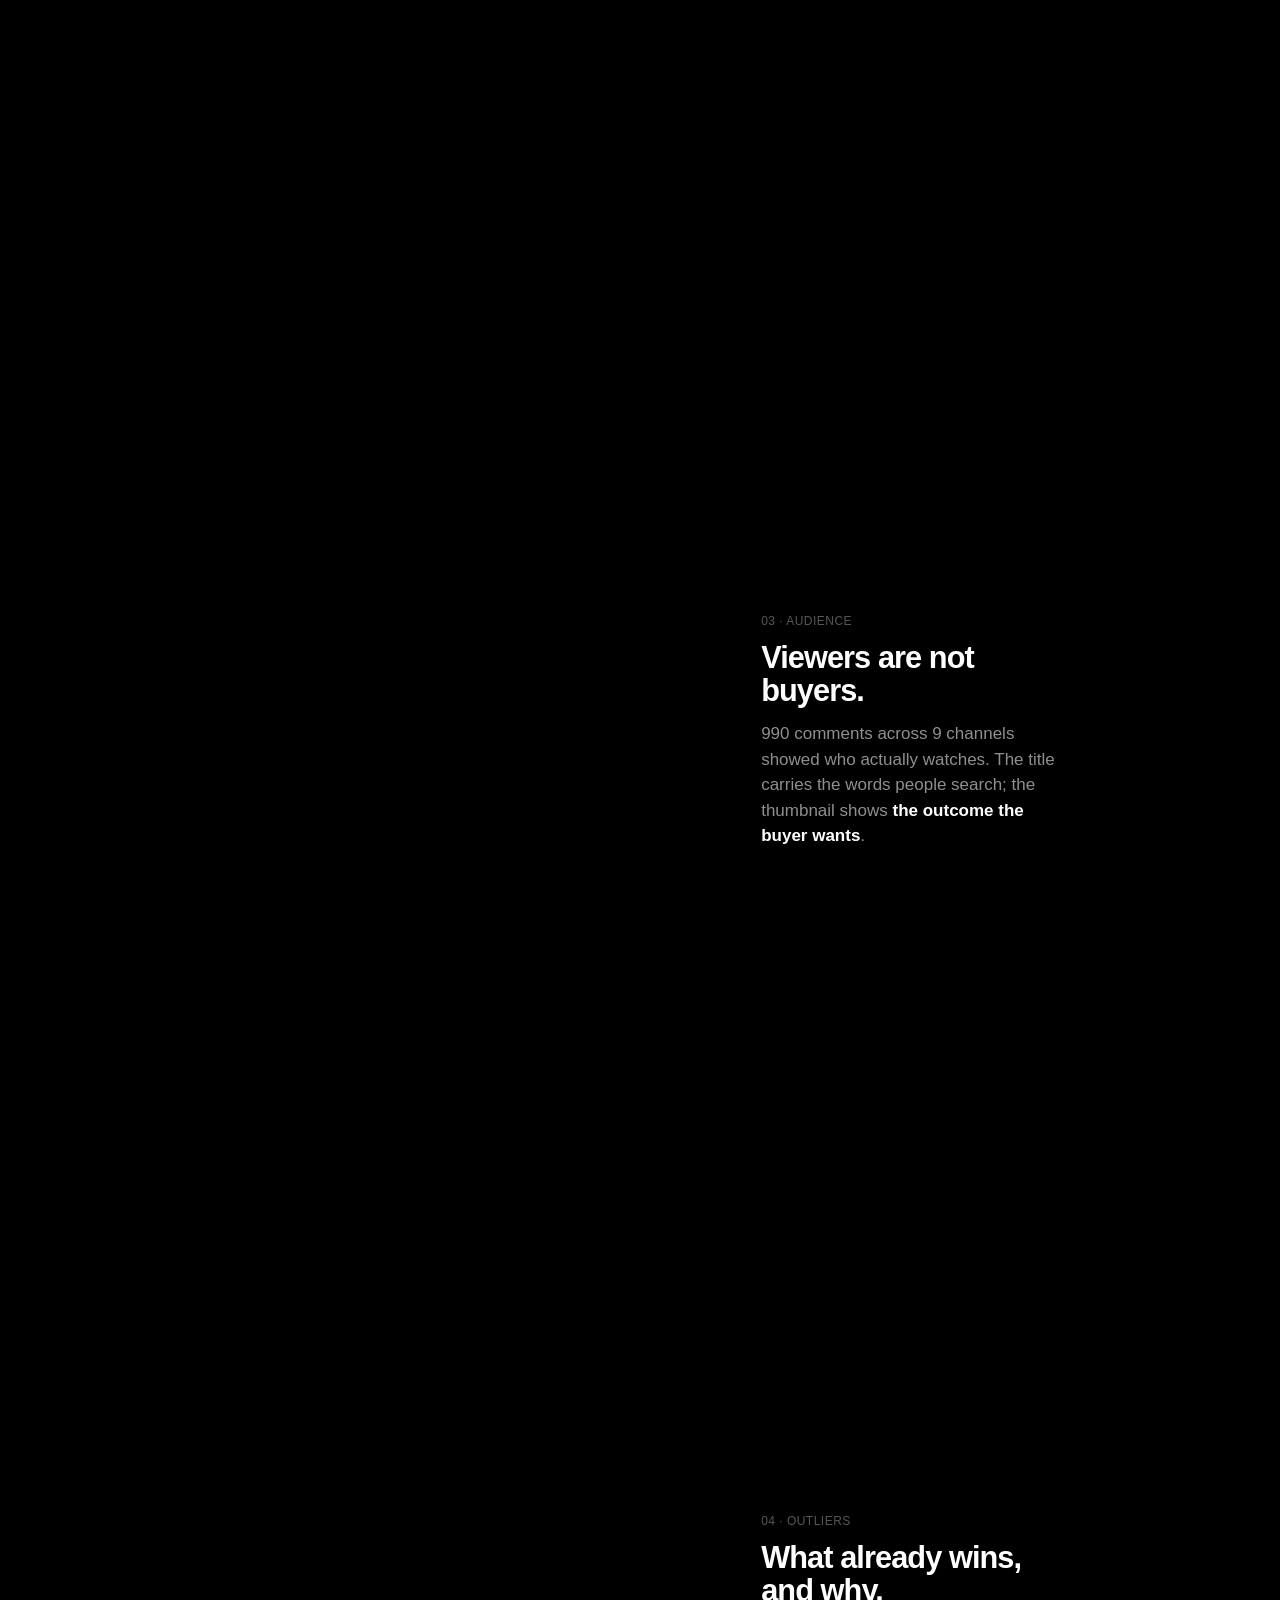
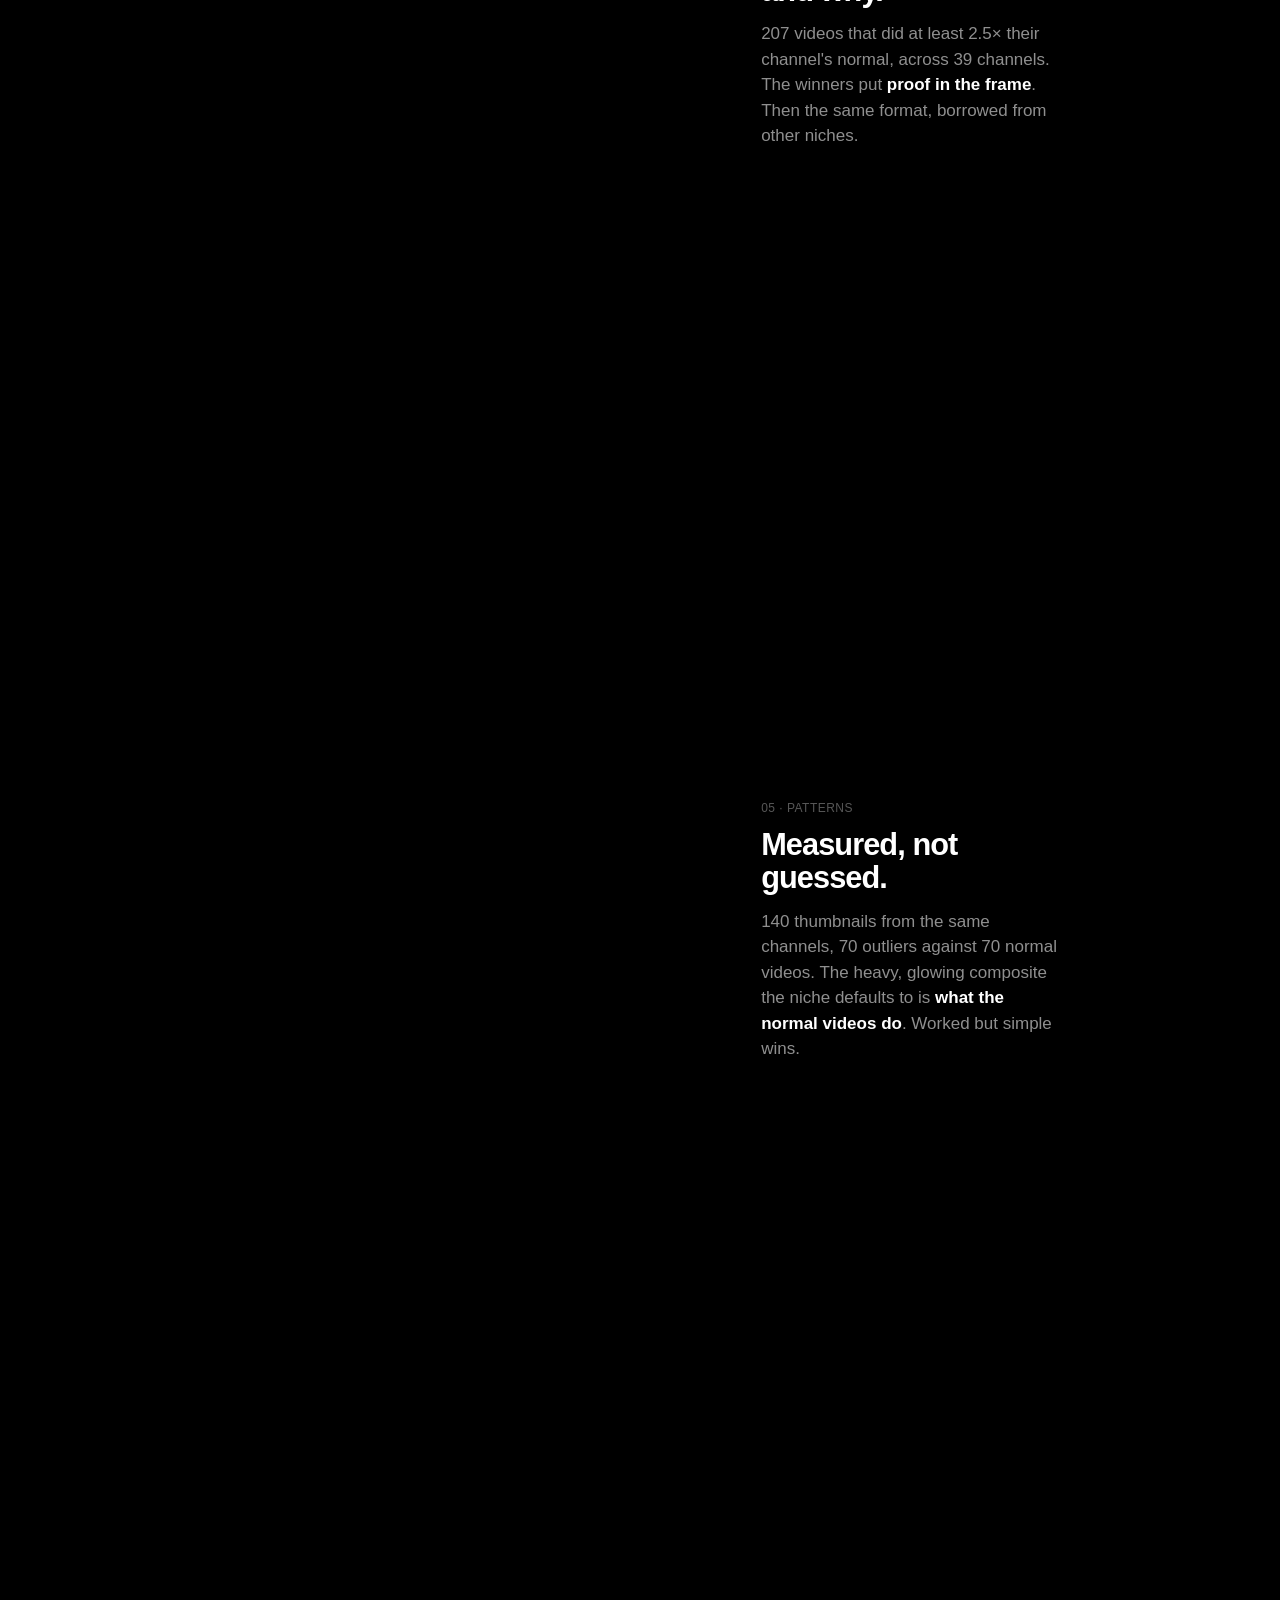
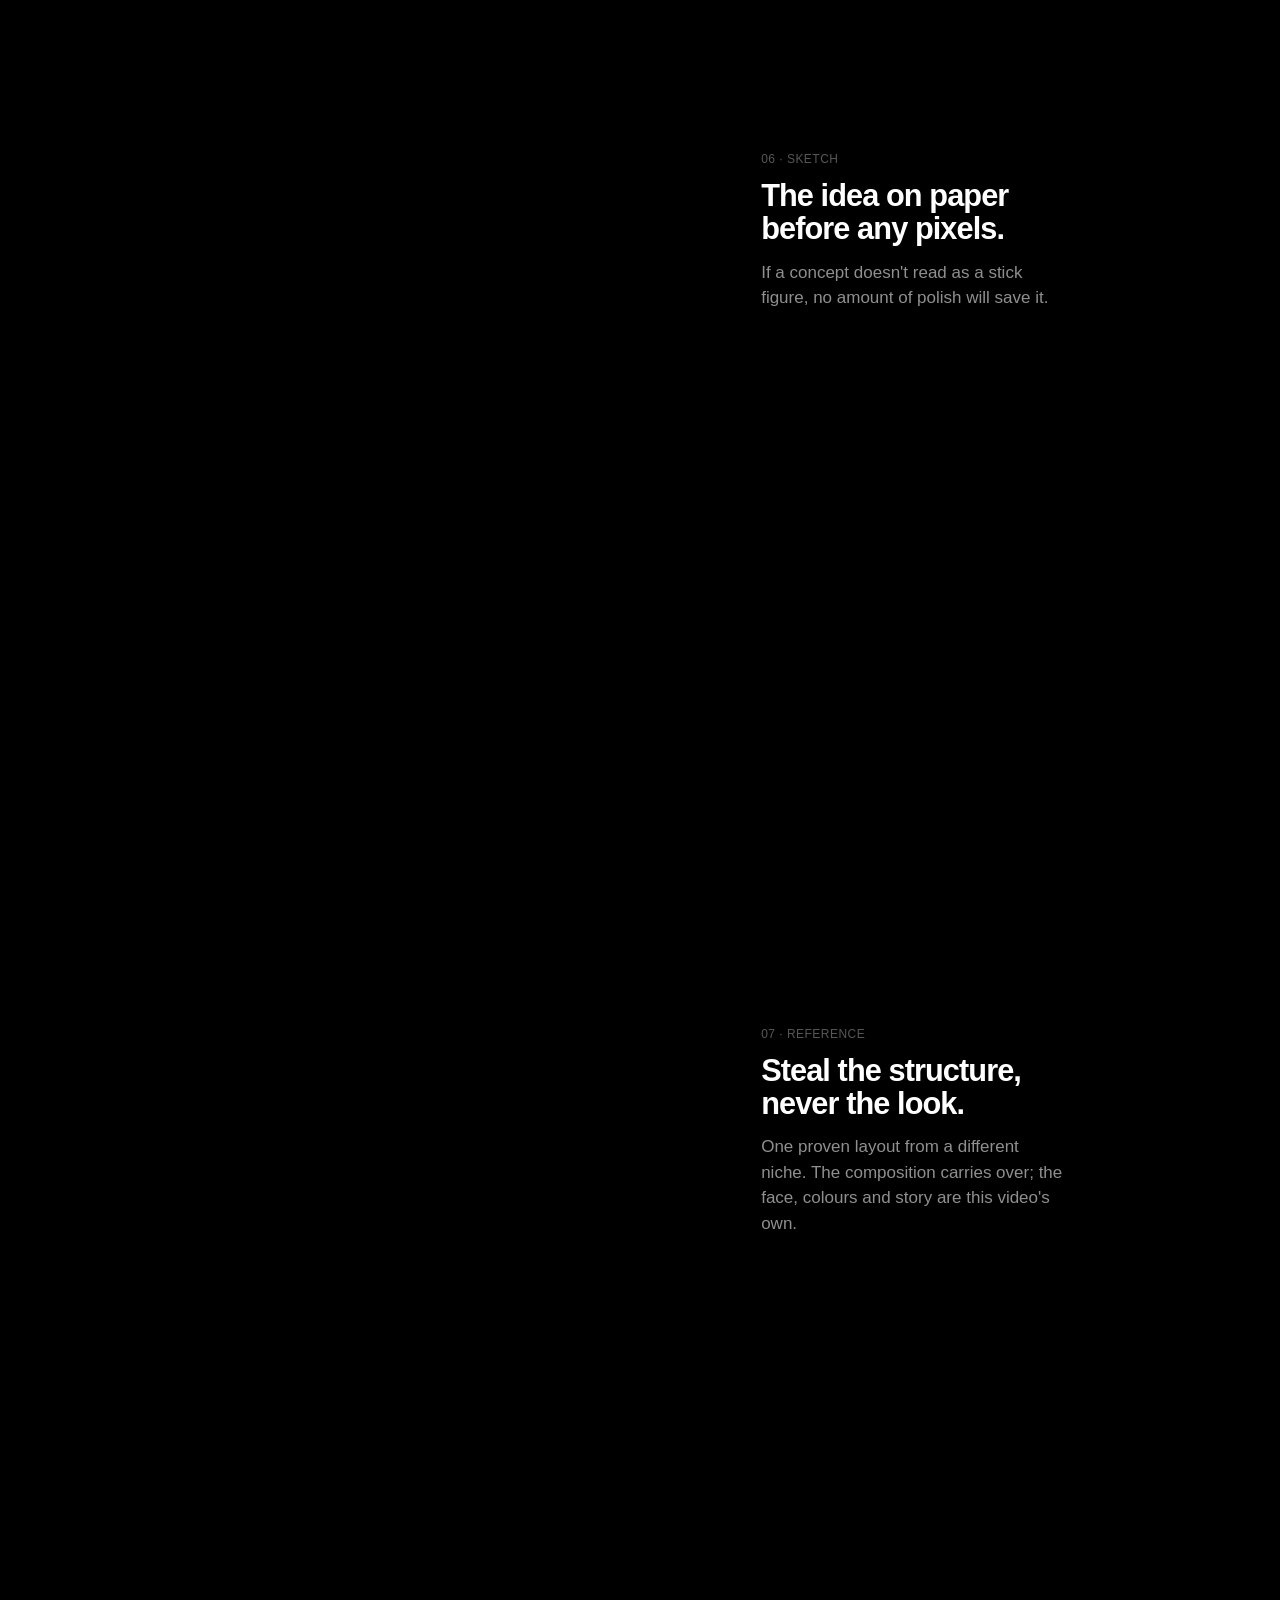
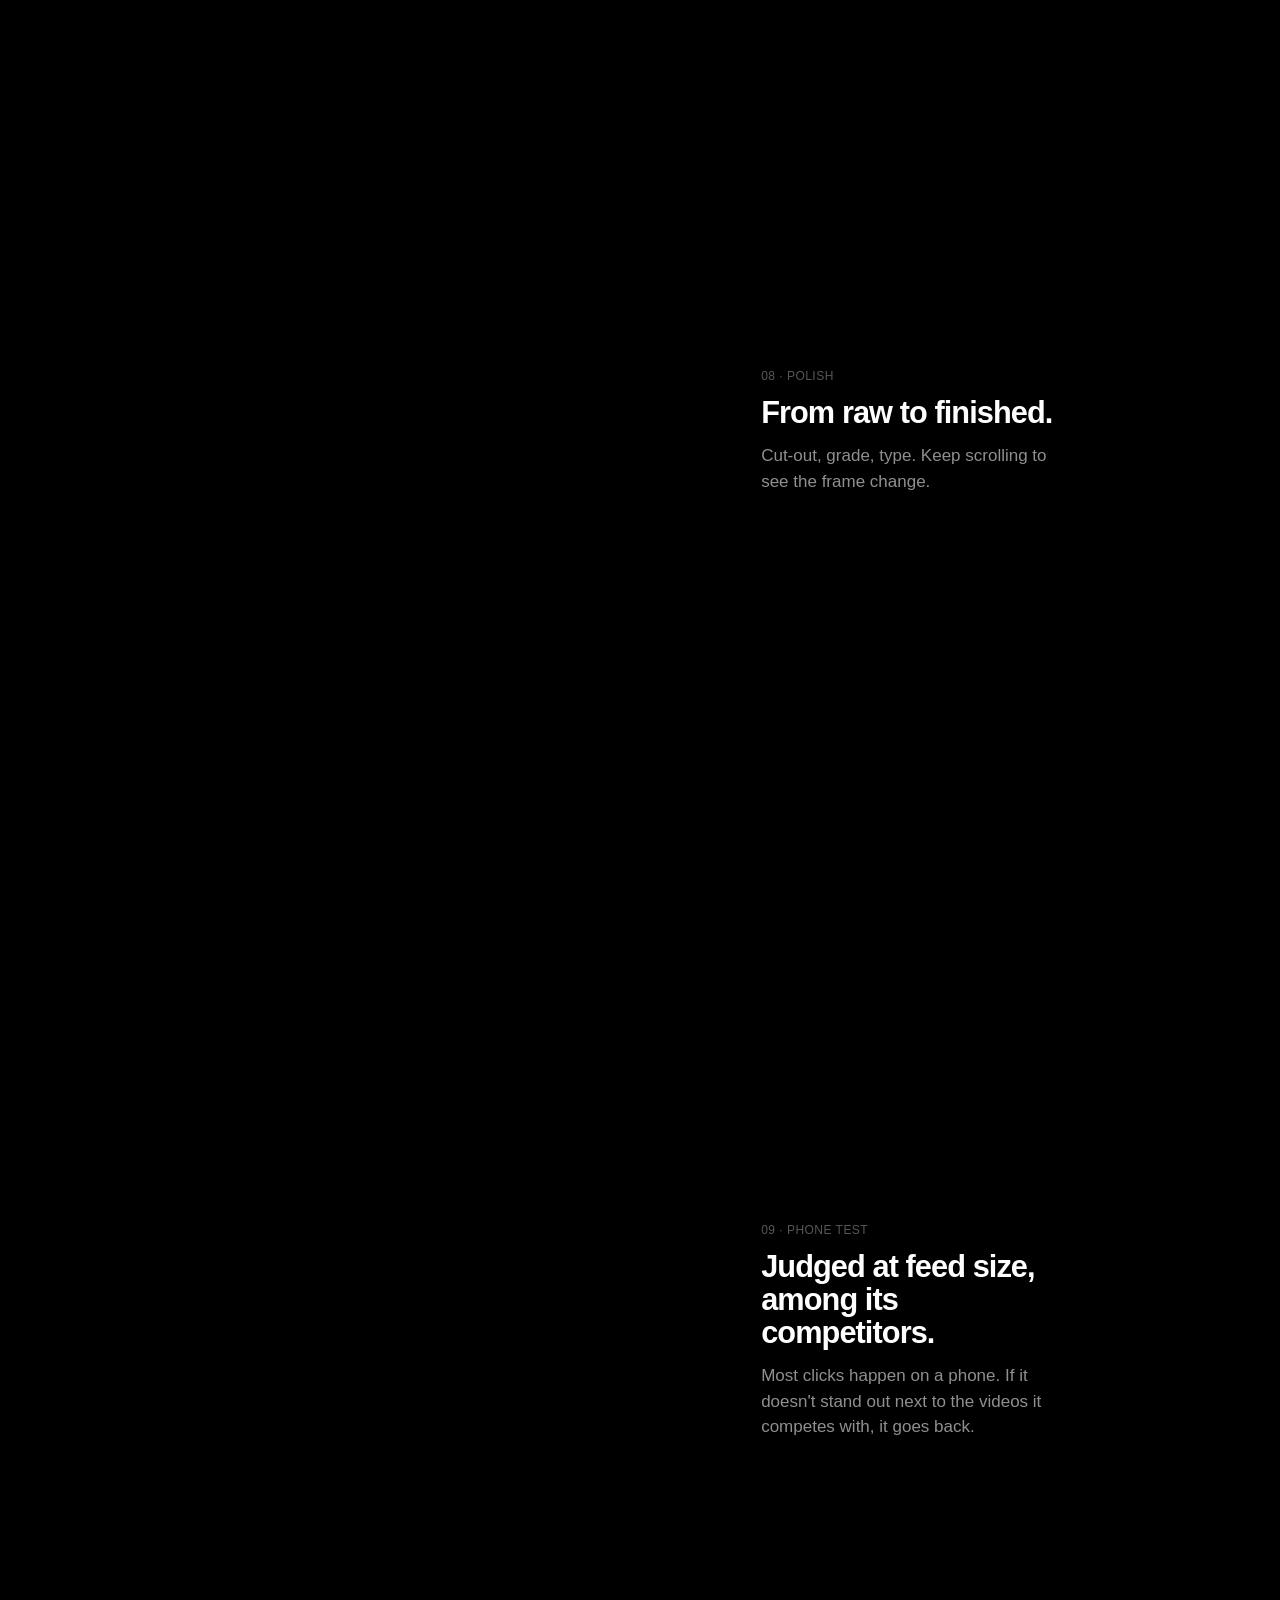
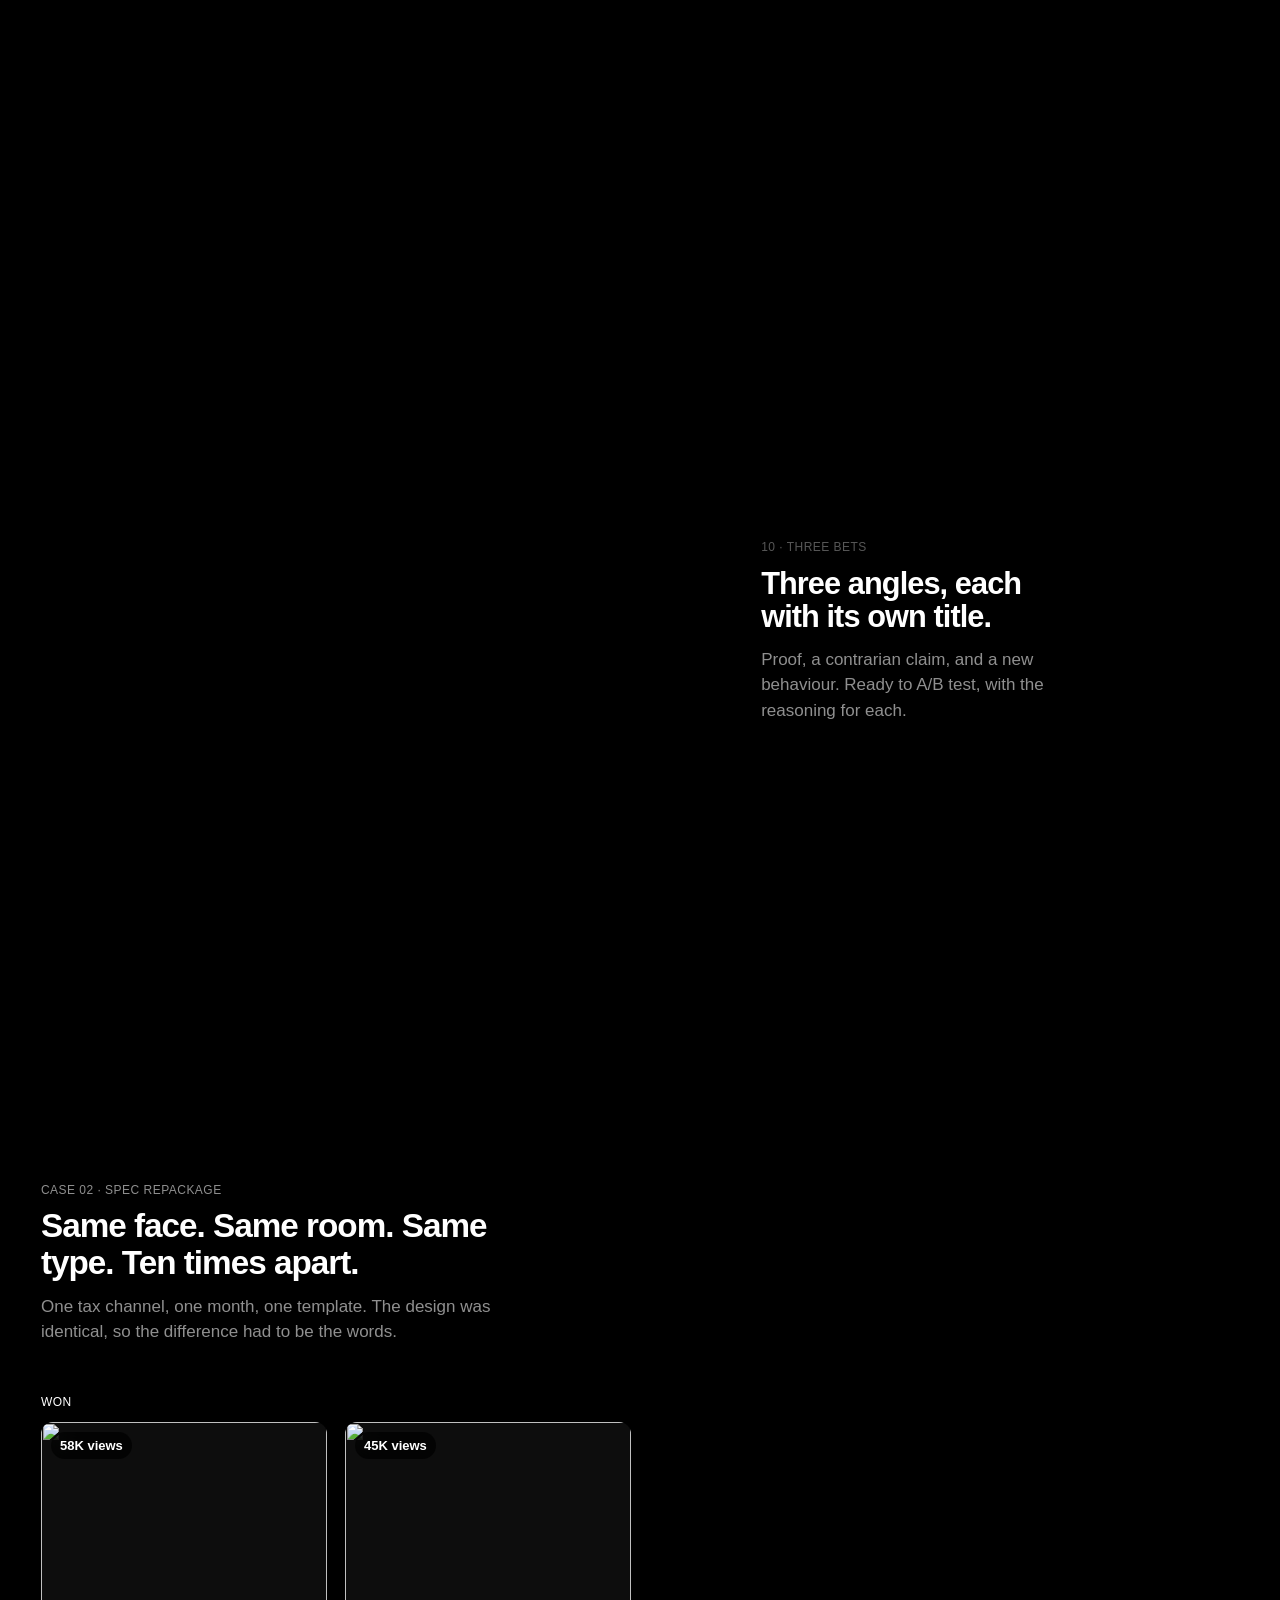
==== commit 310443ac: "Remove stats band Co-Authored-By: Claude Opus 5.5 <noreply@anthropic.com>" ====
--- a/index.html
+++ b/index.html
@@ -51,12 +51,6 @@
 .hero h1{font-size:clamp(44px,7.6vw,120px);font-weight:700;letter-spacing:-.045em;line-height:.95;max-width:12ch;text-wrap:balance}
 .hero p{margin-top:clamp(20px,2.4vw,32px);font-size:clamp(18px,1.5vw,22px);line-height:1.42;letter-spacing:-.01em;color:var(--dim);max-width:46ch}
 .it{font-family:"Instrument Serif",Georgia,serif;font-style:italic;font-weight:400;letter-spacing:-.02em}
-.stats{display:grid;grid-template-columns:repeat(3,1fr);margin:0 var(--pad) clamp(56px,8vw,120px);border-top:1px solid var(--line);border-bottom:1px solid var(--line)}
-.st{padding:clamp(20px,2.6vw,36px) clamp(12px,2vw,28px);display:flex;flex-direction:column;gap:8px}
-.st+.st{border-left:1px solid var(--line)}
-.st b{font-size:clamp(32px,4vw,60px);font-weight:700;letter-spacing:-.04em;line-height:1;font-variant-numeric:tabular-nums}
-.st span{color:var(--dim);font-size:15px;line-height:1.35}
-@media(max-width:720px){.stats{grid-template-columns:1fr}.st+.st{border-left:0;border-top:1px solid var(--line)}}
 .hero .cta{display:flex;gap:10px;margin-top:clamp(28px,3vw,40px);flex-wrap:wrap}
 .btn{display:inline-flex;align-items:center;gap:8px;height:44px;padding:0 20px;border-radius:99px;font-size:15px;font-weight:500;transition:background .28s var(--ease),transform .28s var(--ease)}
 .btn.p{background:#fff;color:#000}
@@ -230,12 +224,6 @@
     <h1 class="rv">Thumbnails that <span class="it">earn</span> the click.</h1>
     <p class="rv">Thumbnails for business, finance and education channels. Every concept starts with research: what the video promises, who is watching, and what already wins in the niche.</p>
     <div class="cta rv"><a class="btn p" href="#work">See the work</a><a class="btn g" href="#process">How it gets made</a></div>
-  </section>
-
-  <section class="stats" aria-label="At a glance">
-    <div class="st rv"><b>280+</b><span>thumbnails designed</span></div>
-    <div class="st rv"><b>3 yrs</b><span>with one finance education brand</span></div>
-    <div class="st rv"><b>24&ndash;48h</b><span>typical turnaround</span></div>
   </section>
 
   <section id="work" aria-labelledby="work-h">
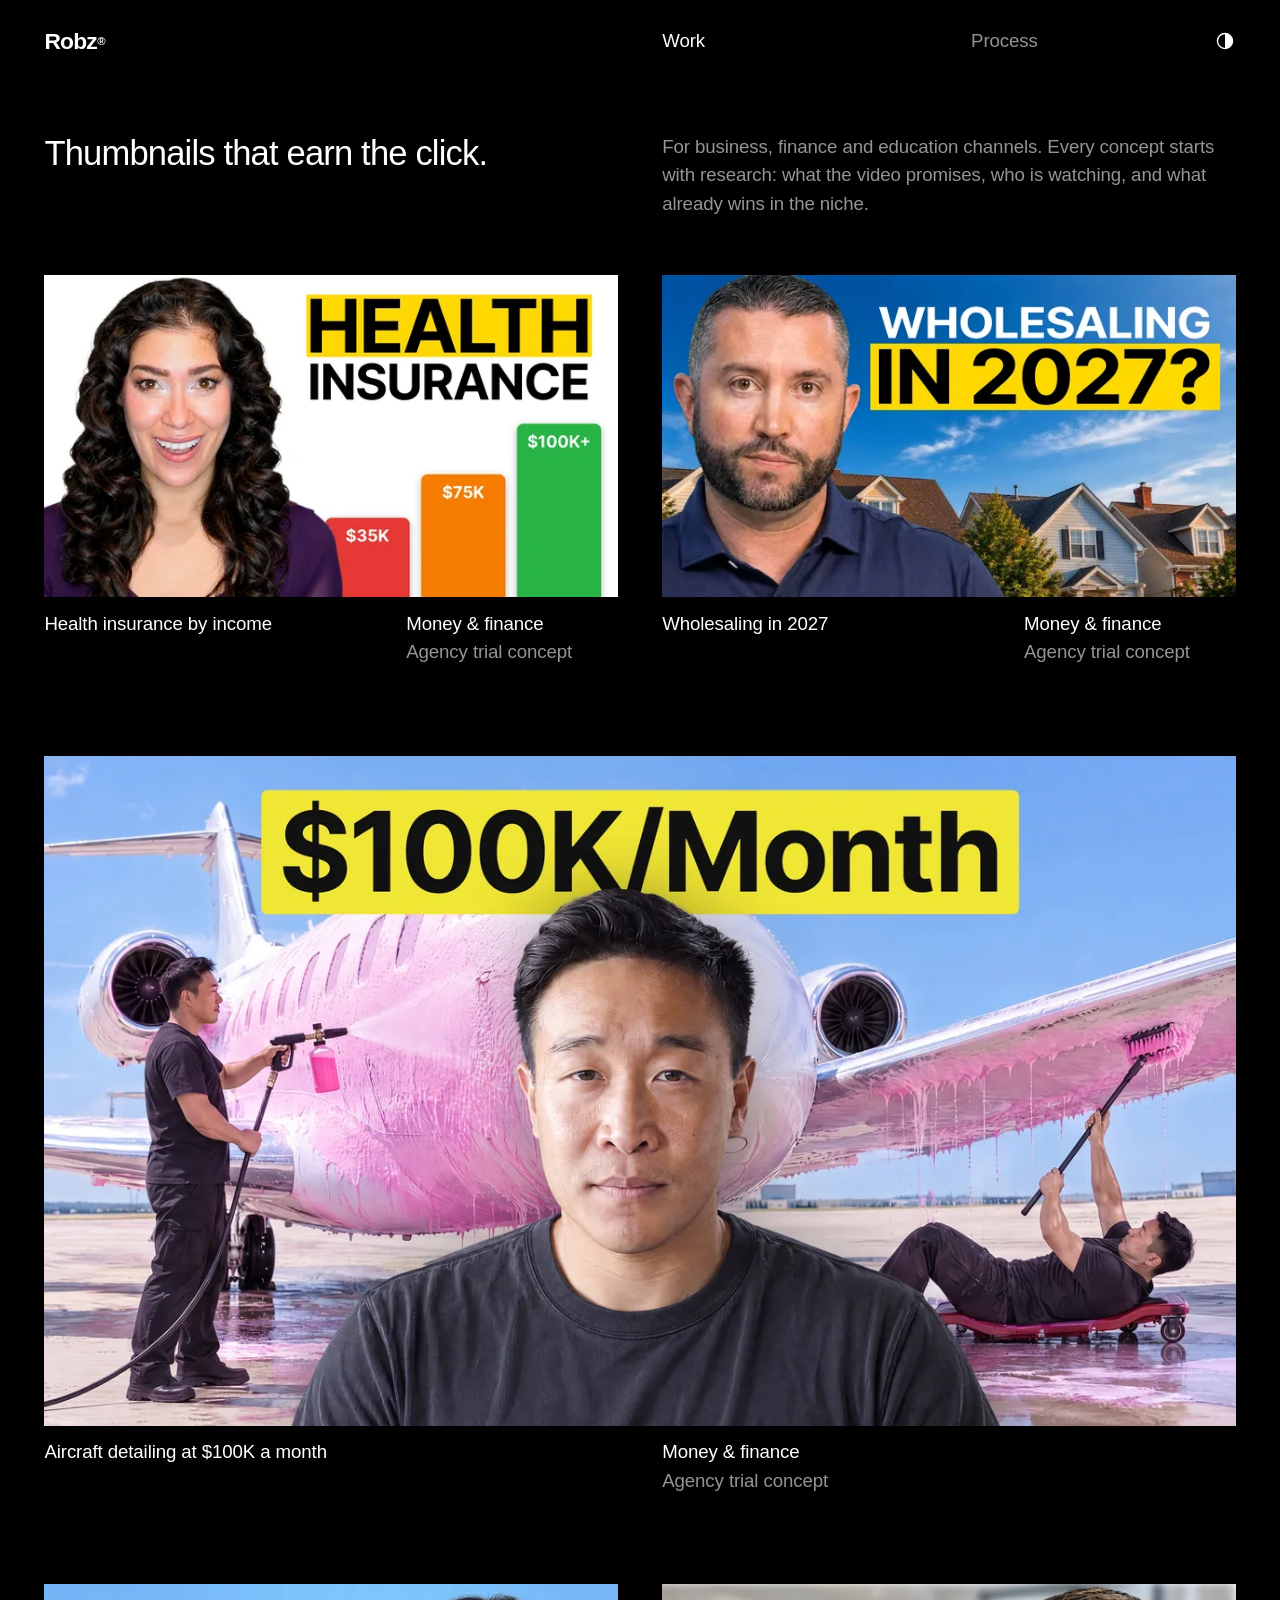
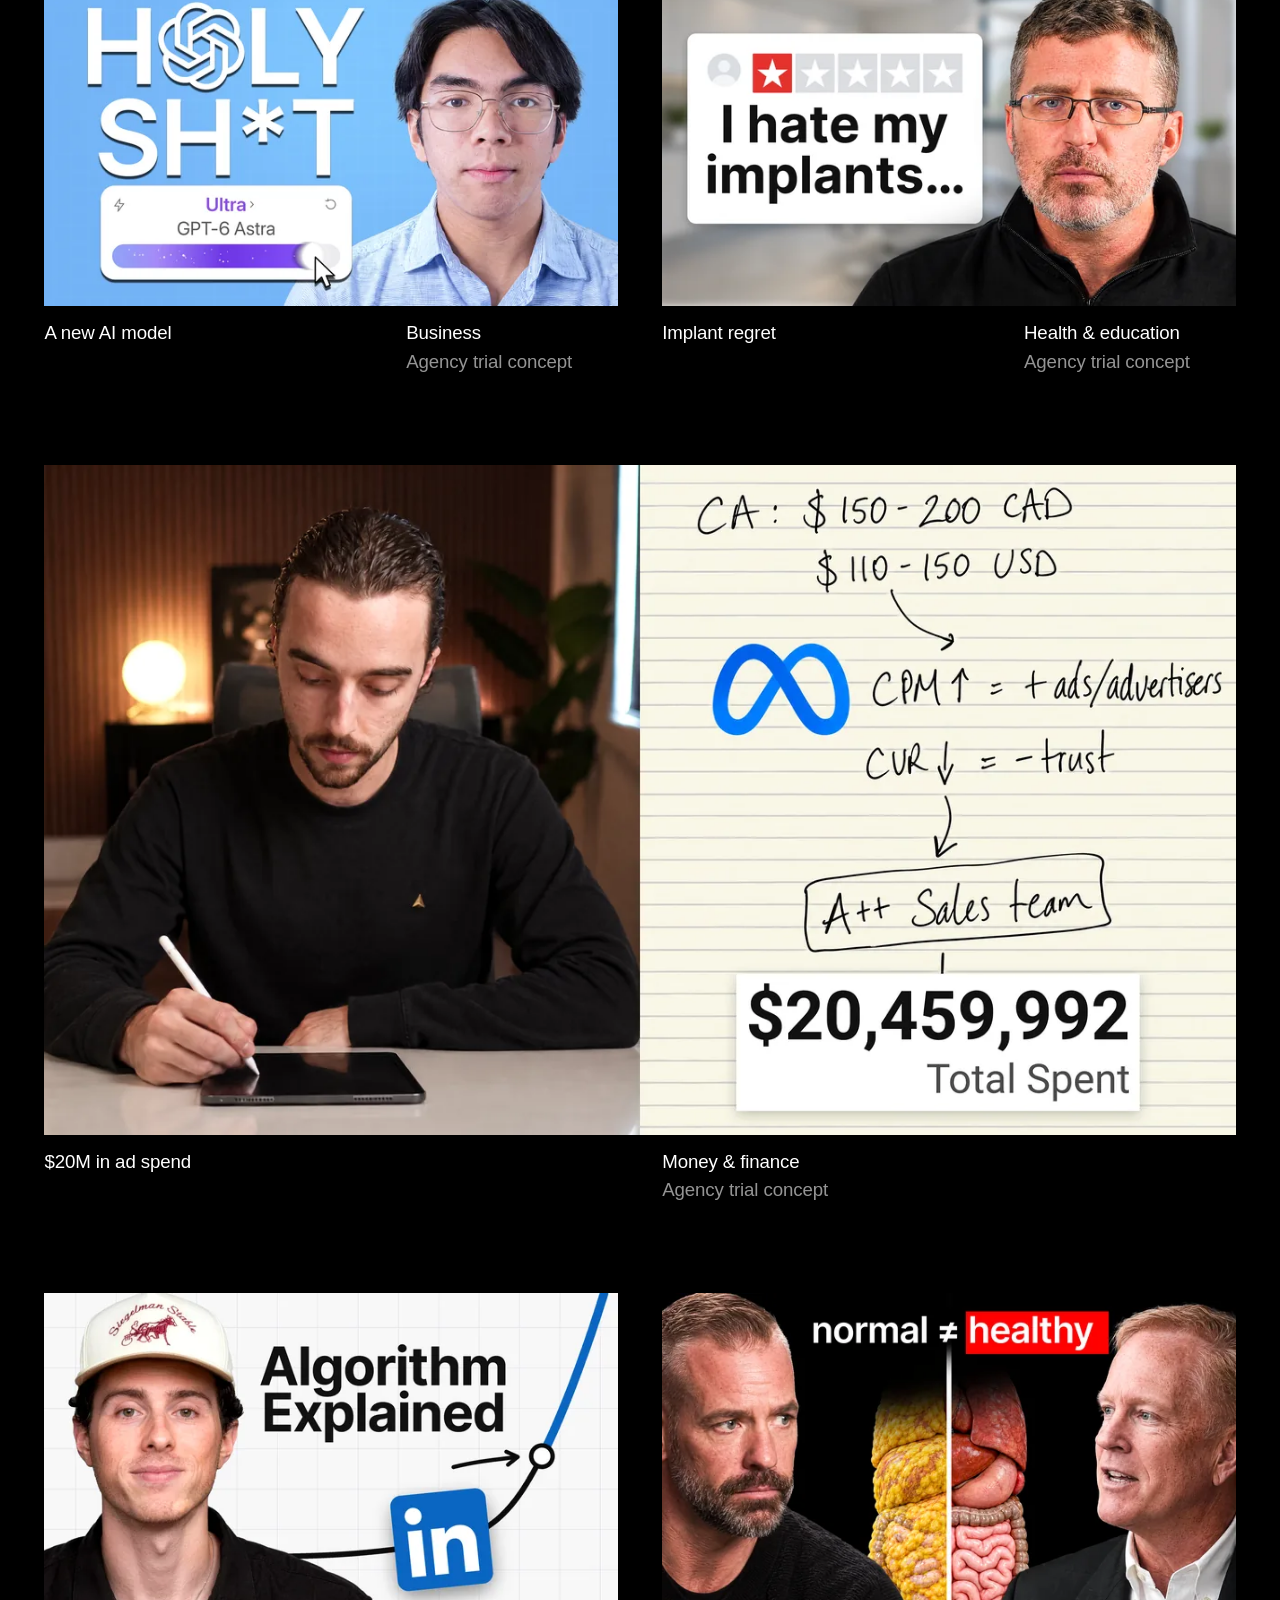
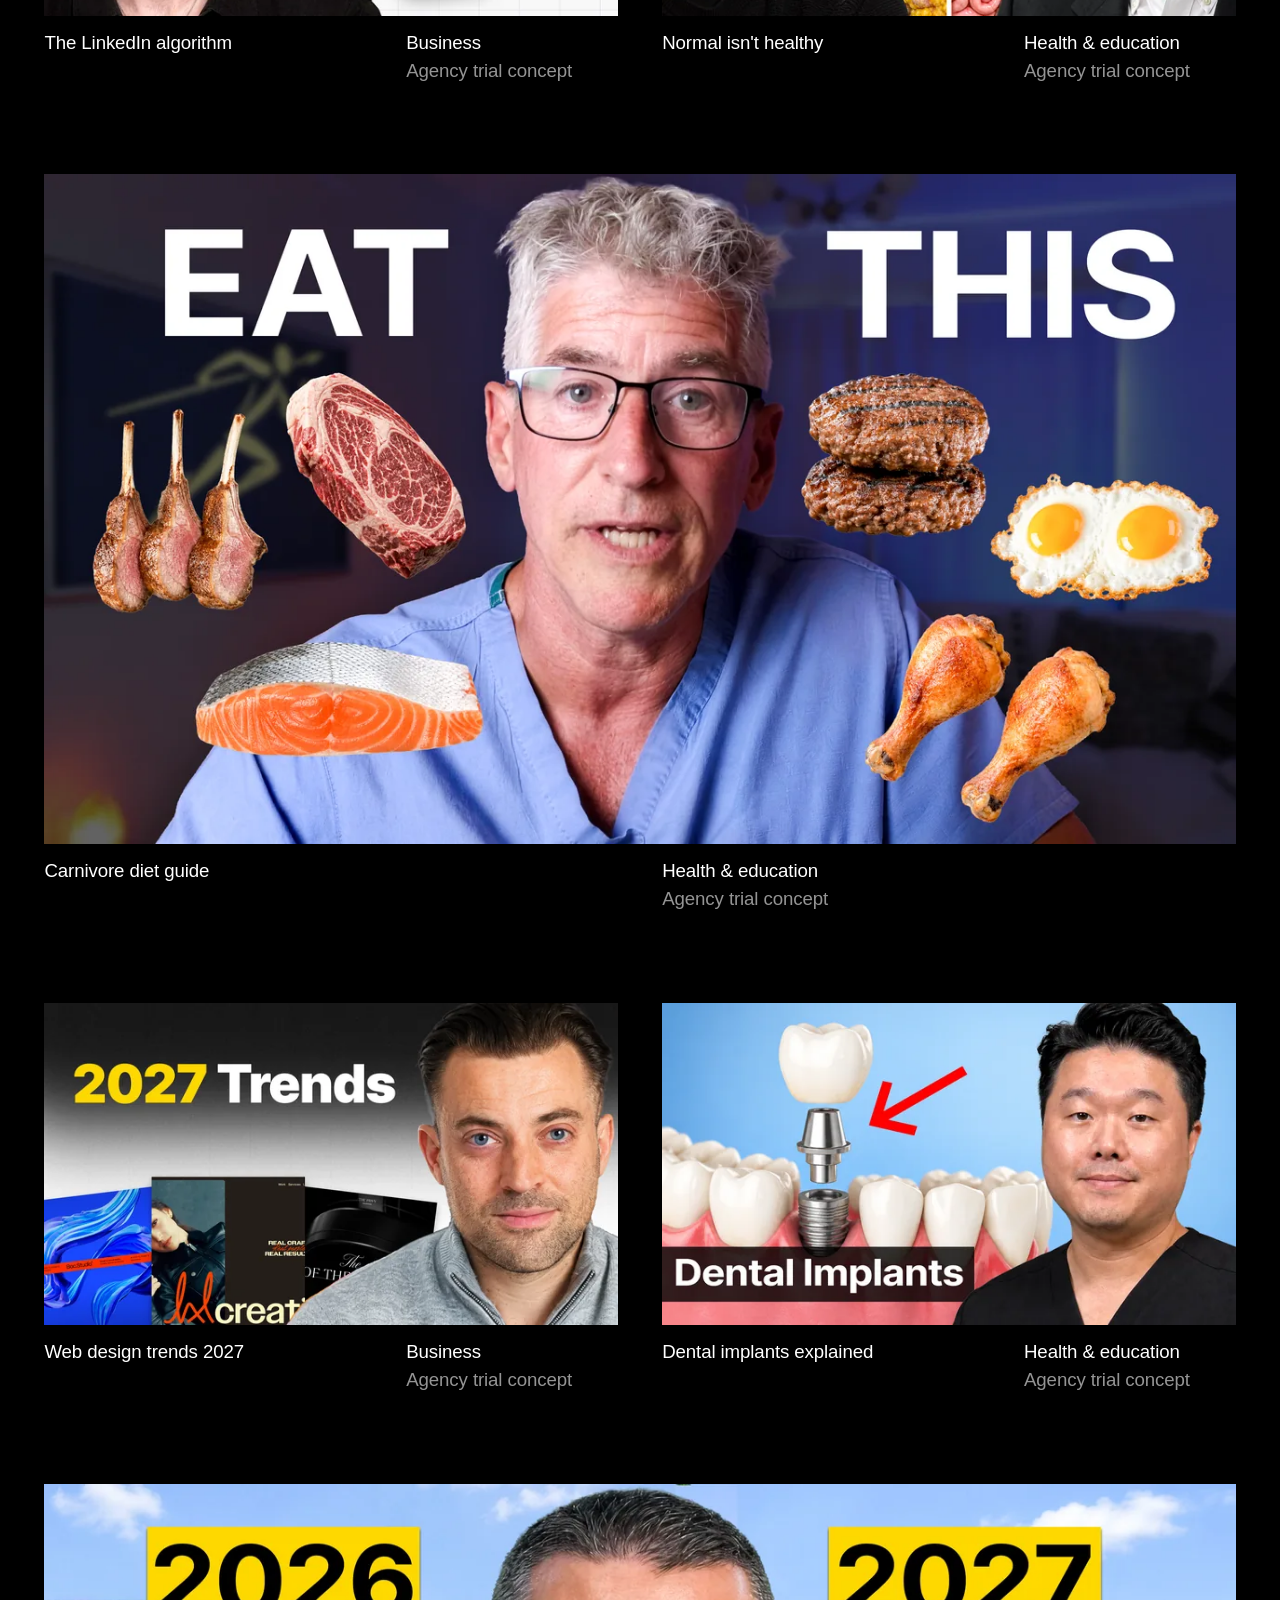
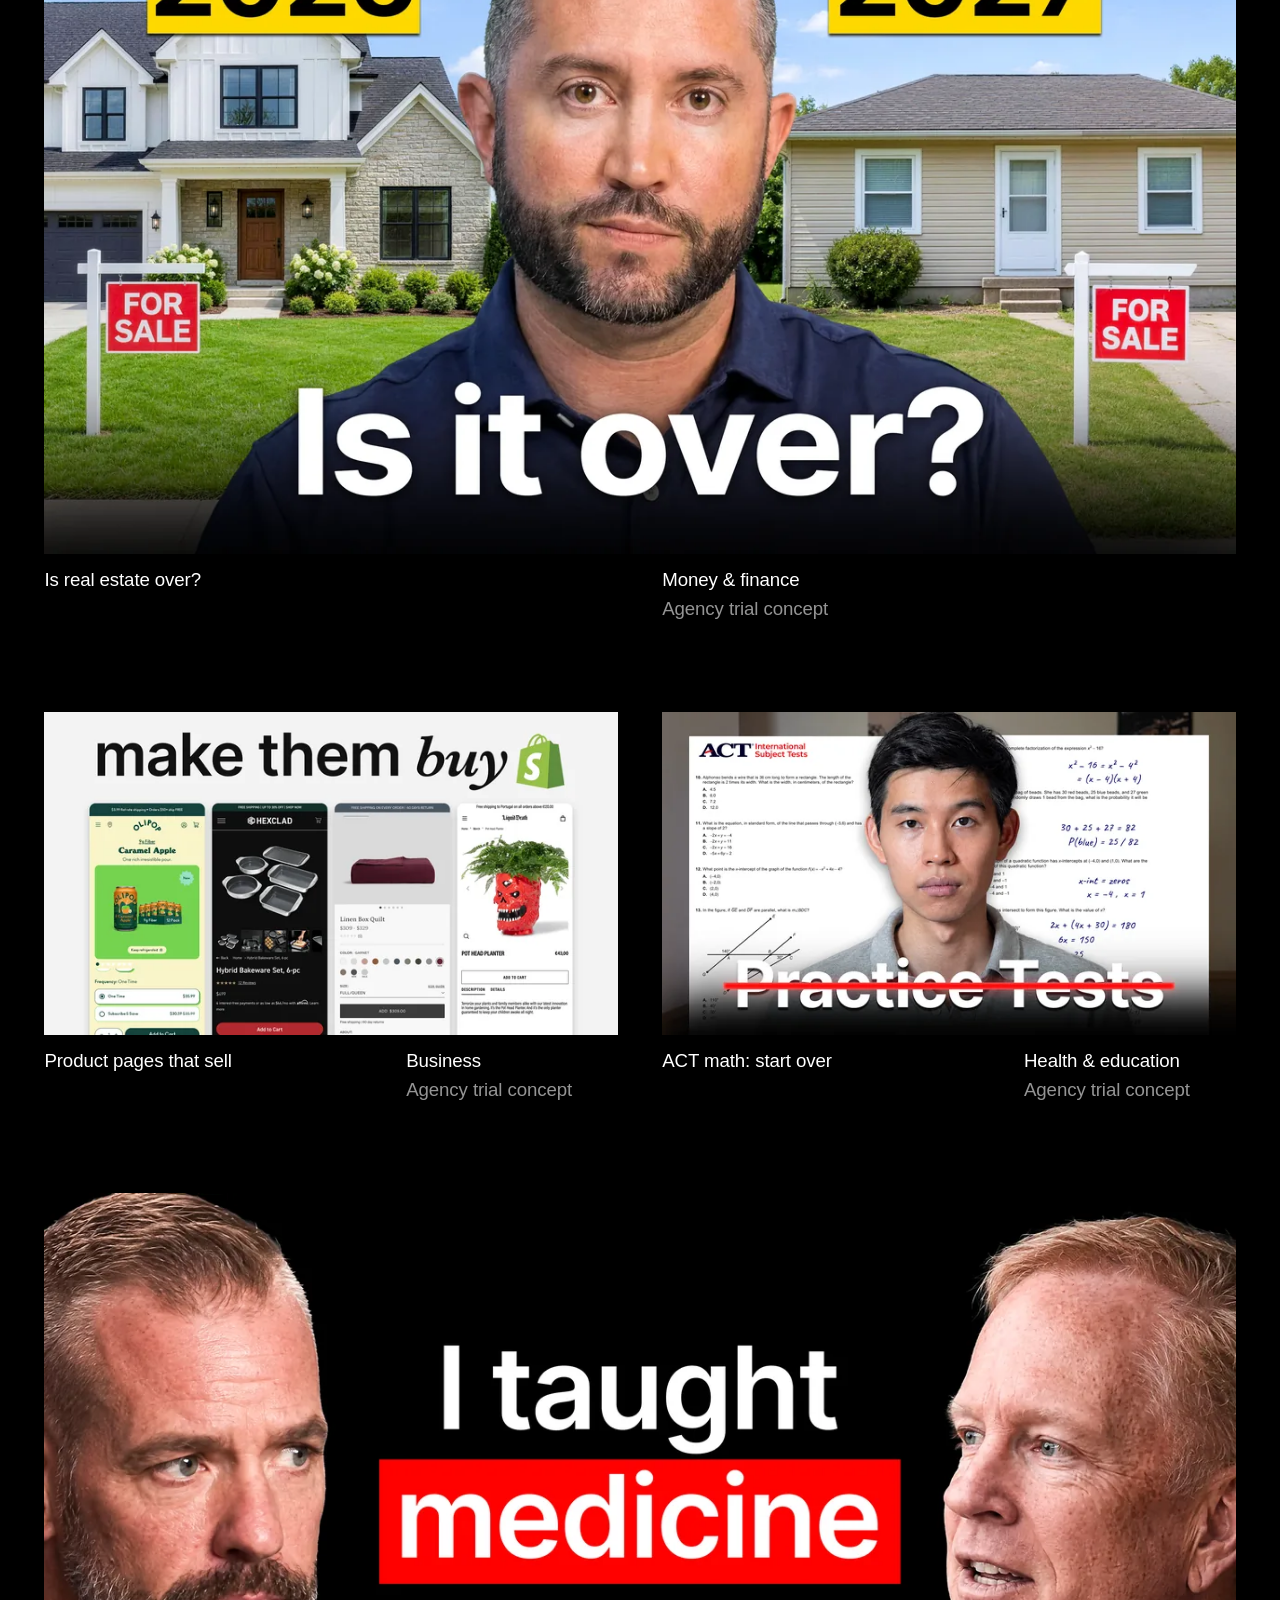
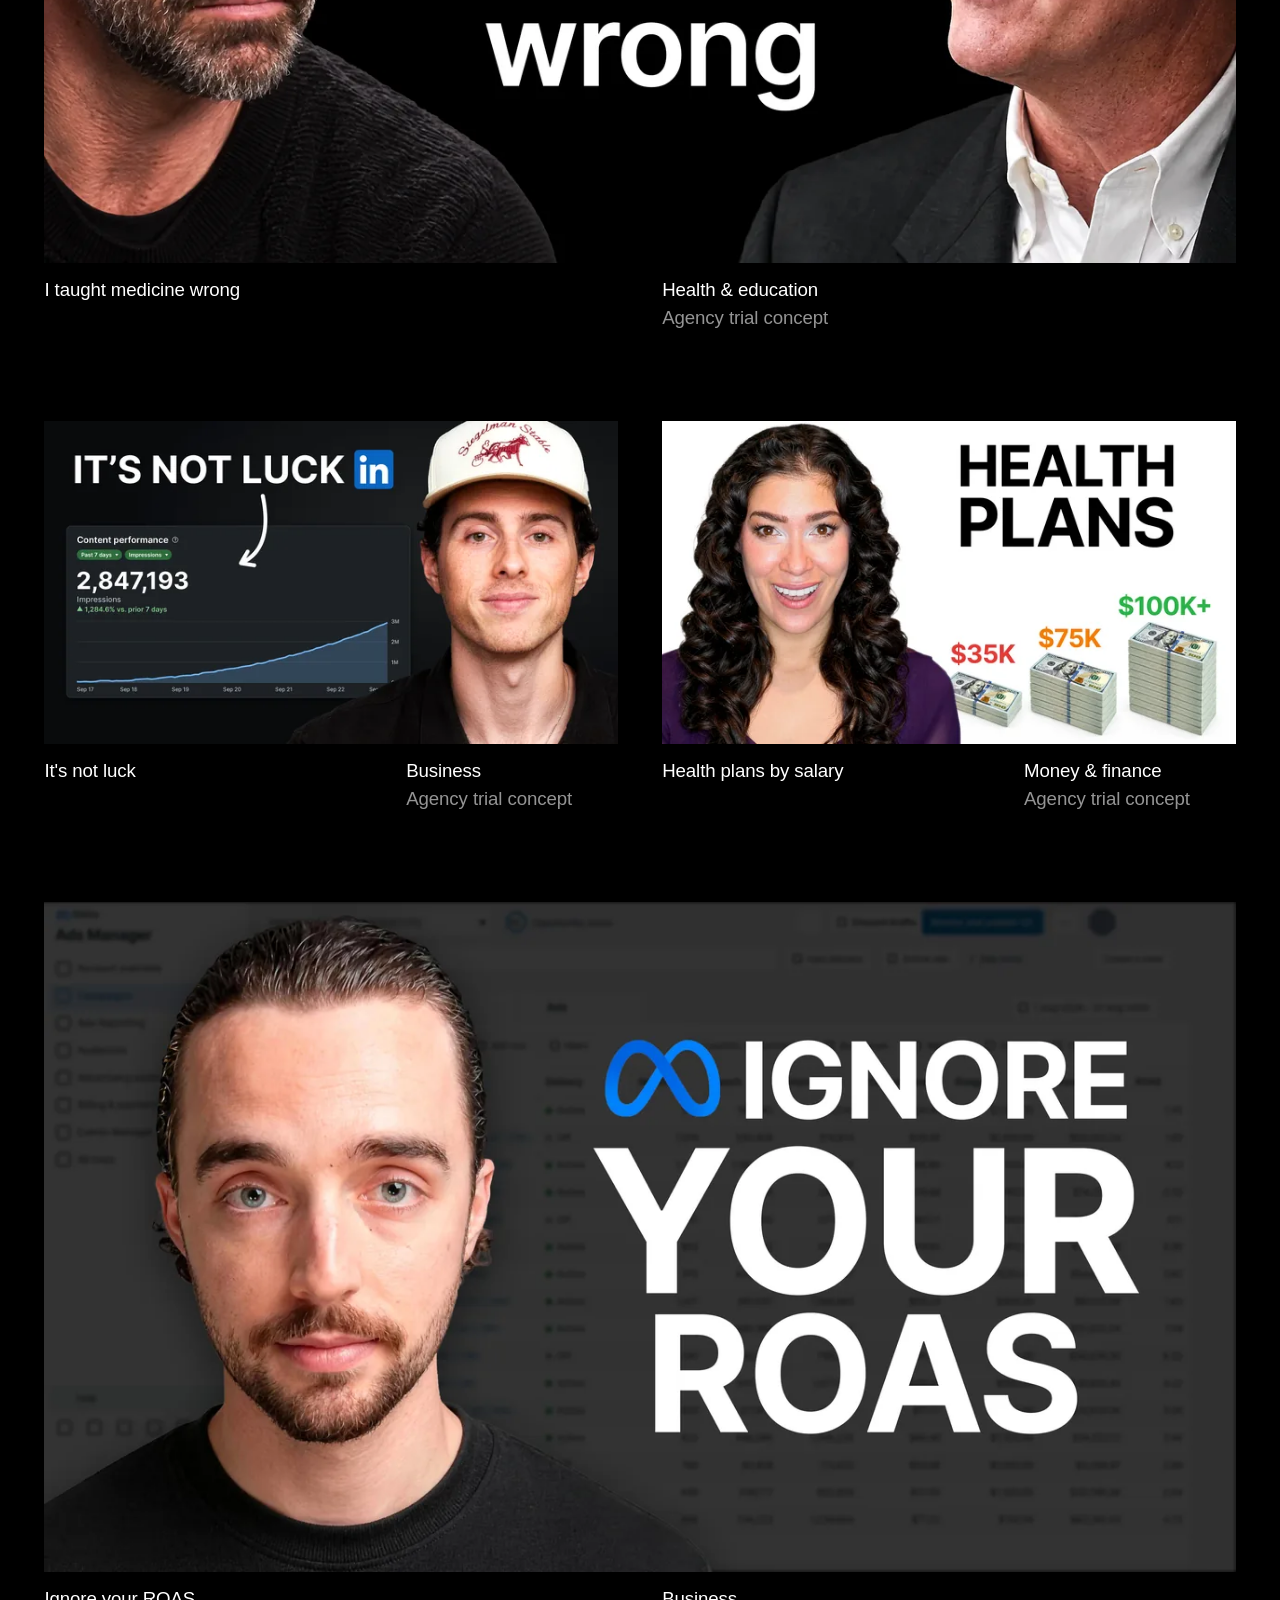
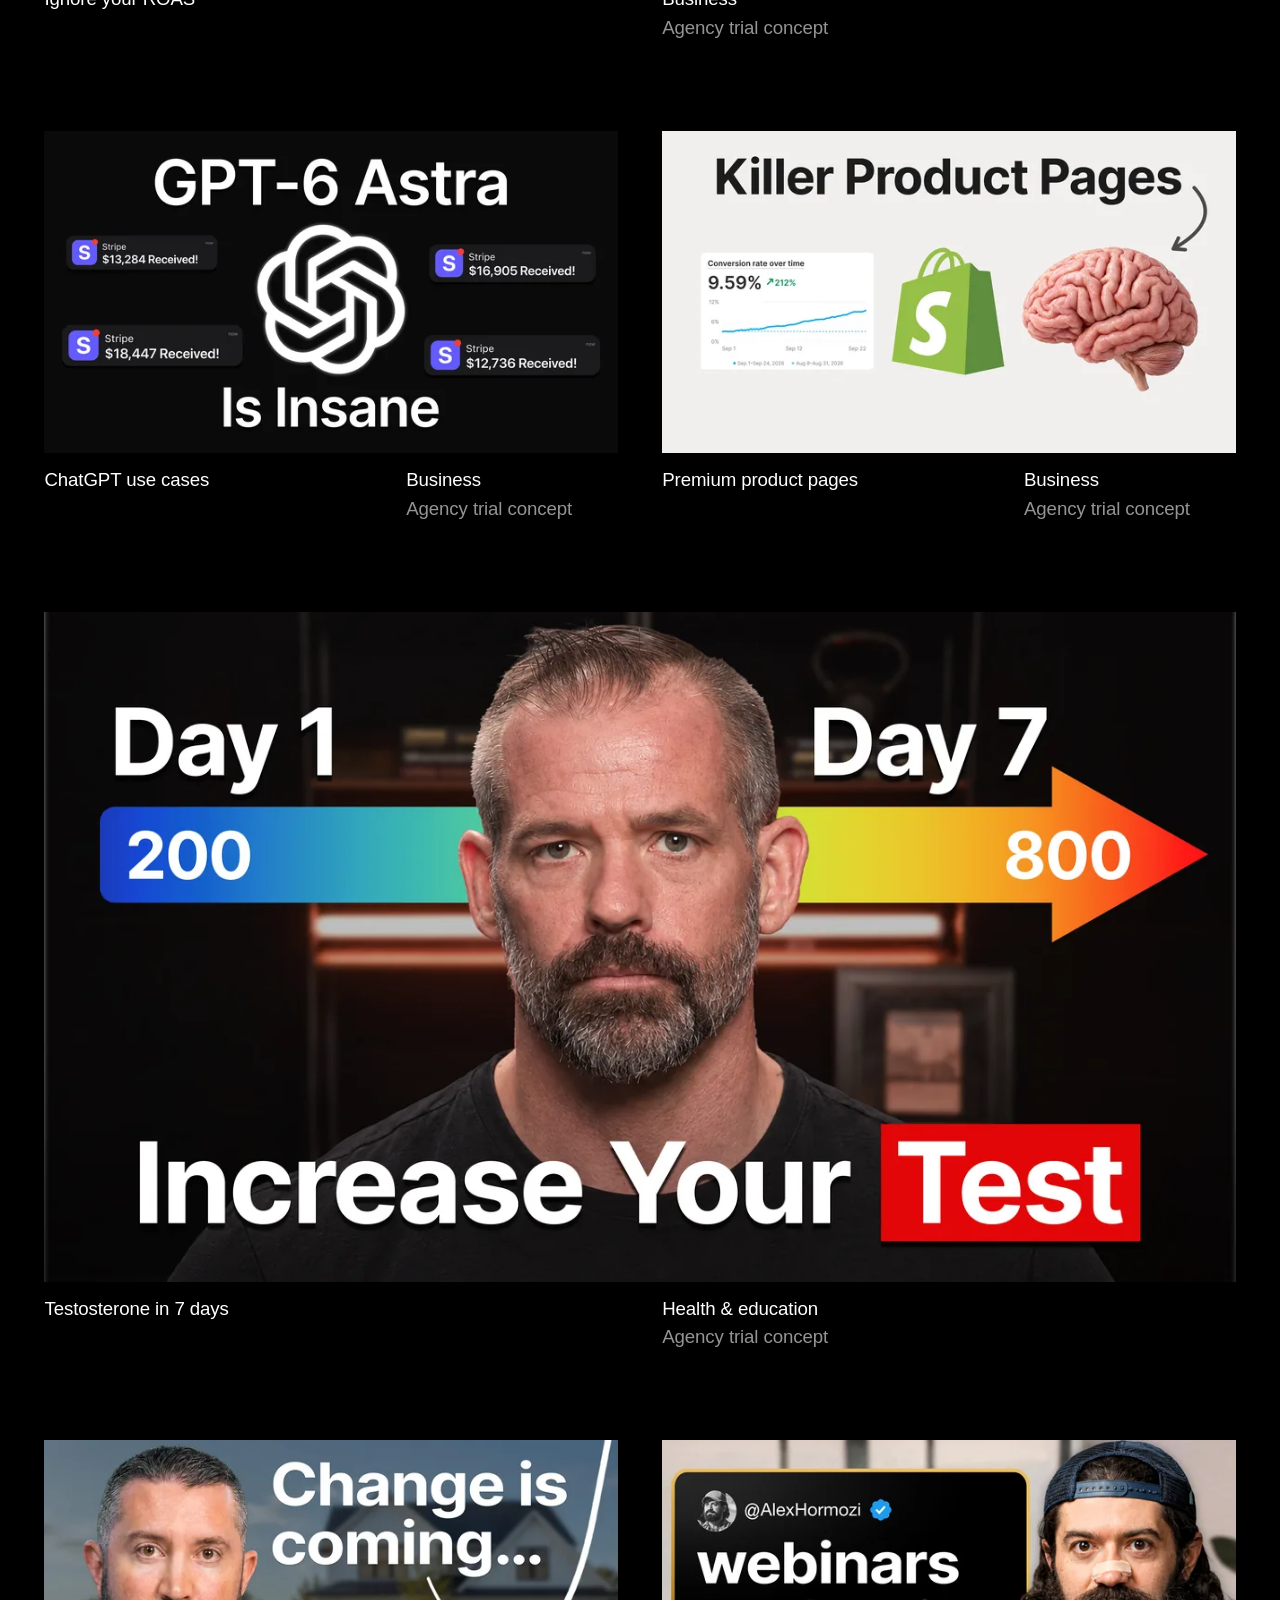
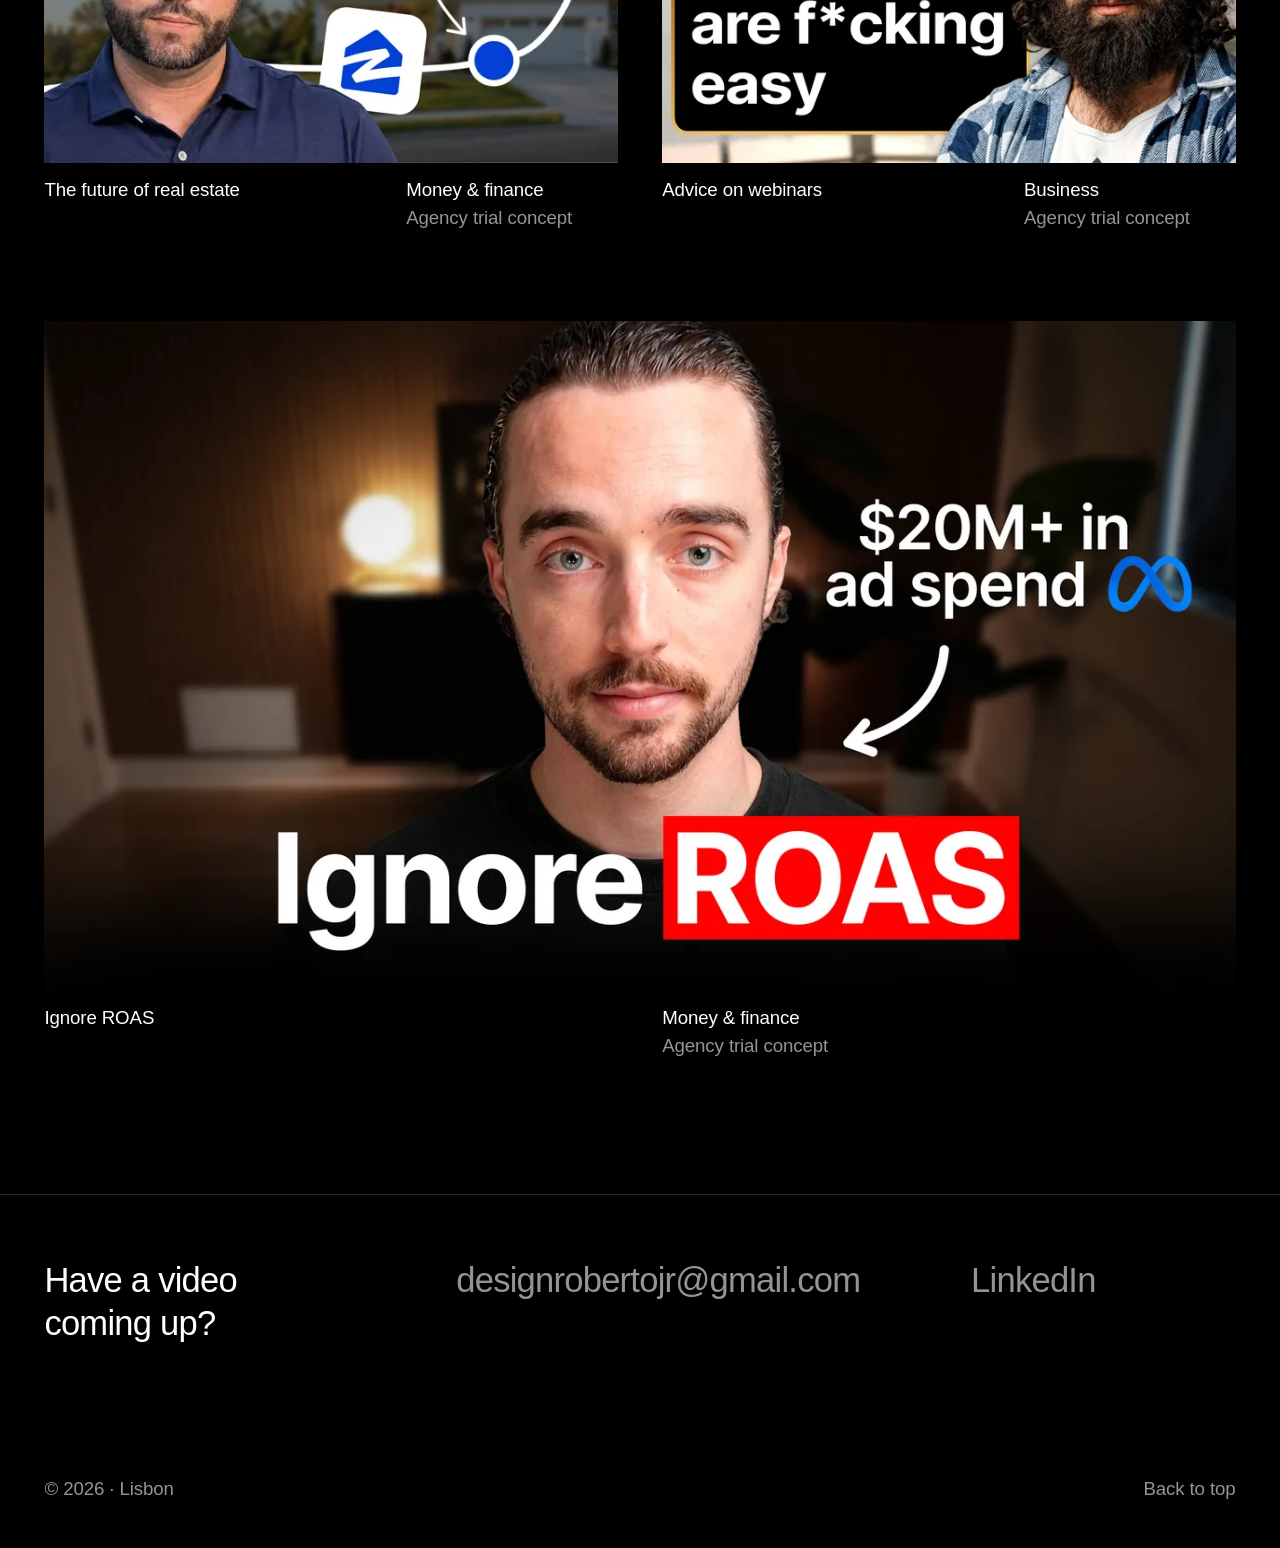
==== commit 5d9c7a81: "Redesign site and rebuild Process for mobile Work and Process move to the new black and white system" ====
--- a/index.html
+++ b/index.html
@@ -7,464 +7,195 @@
 <meta name="description" content="Thumbnails by Roberto Junior, YouTube packaging strategist in Lisbon. Research first: what the video promises, who is buying, what already wins in the niche.">
 <link rel="canonical" href="https://robz.design/">
 <meta name="author" content="Roberto Junior">
-<meta name="color-scheme" content="dark">
+<meta name="color-scheme" content="dark light">
 <meta name="theme-color" content="#000000">
 <meta property="og:type" content="website">
 <meta property="og:site_name" content="Robz">
 <meta property="og:title" content="Roberto Junior · YouTube Thumbnails">
-<meta property="og:description" content="Thumbnail concepts, variations and the research behind them.">
+<meta property="og:description" content="Thumbnails by Roberto Junior, YouTube packaging strategist in Lisbon. Research first: what the video promises, who is buying, what already wins in the niche.">
 <meta property="og:url" content="https://robz.design/">
 <meta property="og:image" content="https://robz.design/og.png">
 <meta name="twitter:card" content="summary_large_image">
-<link rel="icon" href="favicon.svg" type="image/svg+xml">
-<link rel="icon" href="favicon.ico" sizes="32x32">
-<link rel="apple-touch-icon" href="apple-touch-icon.png">
-<link rel="manifest" href="site.webmanifest">
-<link rel="preload" href="assets/thumbs/p20-1-1-640.webp" as="image" fetchpriority="high">
-<style>
-@font-face{font-family:"Instrument Serif";src:url(assets/fonts/InstrumentSerif-400-Italic.woff2) format("woff2");font-style:italic;font-weight:400;font-display:swap}
-:root{
-  --bg:#000;--fg:#fff;--dim:rgba(255,255,255,.56);--faint:rgba(255,255,255,.34);--line:rgba(255,255,255,.14);--tile:#0d0d0d;--chip:rgba(255,255,255,.08);
-  --sans:-apple-system,BlinkMacSystemFont,"SF Pro Display","SF Pro Text","Helvetica Neue",Helvetica,Arial,sans-serif;
-  --pad:clamp(16px,3.2vw,56px);--gap:clamp(12px,1.4vw,24px);--r:12px;--hd:64px;
-  --ease:cubic-bezier(.16,1,.3,1);
-}
-*{box-sizing:border-box;margin:0;padding:0}
-html{overflow-x:clip;background:var(--bg);color:var(--fg);scroll-padding-top:var(--hd)}
-body{font-family:var(--sans);-webkit-font-smoothing:antialiased;min-height:100vh;overflow-x:clip}
-a{color:inherit;text-decoration:none}
-img{display:block}
-button{font:inherit;color:inherit;background:none;border:0;cursor:pointer}
-:focus-visible{outline:1px solid #fff;outline-offset:4px;border-radius:4px}
-.lbl{font-size:12px;font-weight:500;letter-spacing:.04em;text-transform:uppercase;line-height:1}
-.dim{color:var(--dim)}
-
-header{position:sticky;top:0;z-index:20;height:var(--hd);display:flex;justify-content:space-between;align-items:center;
-  padding:0 var(--pad);background:rgba(0,0,0,.72);backdrop-filter:blur(20px);-webkit-backdrop-filter:blur(20px)}
-header a{min-height:44px;display:inline-flex;align-items:center;transition:opacity .28s var(--ease)}
-header nav{display:flex;gap:clamp(14px,2.4vw,32px)}
-header nav a{opacity:.55}
-header nav a:hover,header nav a[aria-current="true"]{opacity:1}
-
-/* hero */
-.hero{padding:clamp(56px,11vw,160px) var(--pad) clamp(48px,7vw,104px)}
-.hero h1{font-size:clamp(44px,7.6vw,120px);font-weight:700;letter-spacing:-.045em;line-height:.95;max-width:12ch;text-wrap:balance}
-.hero p{margin-top:clamp(20px,2.4vw,32px);font-size:clamp(18px,1.5vw,22px);line-height:1.42;letter-spacing:-.01em;color:var(--dim);max-width:46ch}
-.it{font-family:"Instrument Serif",Georgia,serif;font-style:italic;font-weight:400;letter-spacing:-.02em}
-.hero .cta{display:flex;gap:10px;margin-top:clamp(28px,3vw,40px);flex-wrap:wrap}
-.btn{display:inline-flex;align-items:center;gap:8px;height:44px;padding:0 20px;border-radius:99px;font-size:15px;font-weight:500;transition:background .28s var(--ease),transform .28s var(--ease)}
-.btn.p{background:#fff;color:#000}
-.btn.g{background:var(--chip)}
-.btn:hover{transform:translateY(-1px)}
-.btn.g:hover{background:rgba(255,255,255,.14)}
-
-/* section head */
-.sh{display:flex;justify-content:space-between;align-items:flex-end;gap:16px;flex-wrap:wrap;padding:0 var(--pad) clamp(20px,2.4vw,32px)}
-.sh h2{font-size:clamp(30px,3.6vw,52px);font-weight:700;letter-spacing:-.035em;line-height:1}
-.chips{display:flex;gap:8px;flex-wrap:wrap}
-.chip{height:36px;padding:0 16px;border-radius:99px;background:var(--chip);font-size:14px;font-weight:500;transition:background .28s var(--ease),color .28s var(--ease)}
-.chip:hover{background:rgba(255,255,255,.14)}
-.chip[aria-pressed="true"]{background:#fff;color:#000}
-
-/* feed */
-.feed{padding:0 var(--pad);list-style:none;display:grid;column-gap:var(--gap);row-gap:clamp(24px,2.6vw,40px);grid-template-columns:repeat(auto-fill,minmax(min(100%,400px),1fr))}
-.feed li[hidden]{display:none}
-.card{display:block;width:100%;text-align:left}
-.t{position:relative;display:block;width:100%;aspect-ratio:16/9;border-radius:var(--r);overflow:hidden;background:var(--tile)}
-.t img{width:100%;height:100%;object-fit:cover;opacity:0;transition:opacity .56s var(--ease),transform .56s var(--ease)}
-.t img.in{opacity:1}
-@media(hover:hover){.card:hover .t img{transform:scale(1.025)}}
-.n{position:absolute;right:8px;bottom:8px;padding:5px 7px;border-radius:6px;background:rgba(0,0,0,.72);
-  font-size:12px;font-weight:600;font-variant-numeric:tabular-nums;pointer-events:none}
-.ct{margin-top:12px;font-size:16px;font-weight:600;letter-spacing:-.01em;line-height:1.3}
-.cm{margin-top:4px;font-size:14px;color:var(--dim)}
-
-/* process */
-.process{margin-top:clamp(96px,14vw,200px)}
-.intro{padding:0 var(--pad);max-width:900px}
-.intro h2{font-size:clamp(36px,5.6vw,84px);font-weight:700;letter-spacing:-.045em;line-height:.98;text-wrap:balance}
-.intro p{margin-top:20px;font-size:clamp(18px,1.5vw,22px);line-height:1.42;color:var(--dim);max-width:44ch}
-.case{margin-top:clamp(56px,8vw,120px)}
-.case-h{padding:0 var(--pad);display:flex;flex-direction:column;gap:12px}
-.case-h h3{font-size:clamp(24px,2.6vw,36px);font-weight:700;letter-spacing:-.03em;line-height:1.1;max-width:28ch}
-
-.story{display:grid;grid-template-columns:minmax(0,1.4fr) minmax(0,1fr);gap:clamp(24px,4vw,72px);padding:0 var(--pad)}
-.stage-w{position:sticky;top:0;height:100vh;height:100svh;display:flex;align-items:center;padding-top:var(--hd)}
-.frame{position:relative;width:100%;aspect-ratio:16/10;border-radius:16px;overflow:hidden;background:var(--tile)}
-.f{position:absolute;inset:0;opacity:0;transform:scale(1.03);transition:opacity .7s var(--ease),transform .9s var(--ease);display:grid;place-items:center}
-.f.on{opacity:1;transform:none}
-.f>img,.f .lay img{width:100%;height:100%;object-fit:contain;will-change:transform}
-.f .lay{position:absolute;inset:0}
-.f .lay.b{opacity:0}
-.steps{list-style:none}
-.step{min-height:100vh;min-height:100svh;display:flex;flex-direction:column;justify-content:center;gap:14px;max-width:34ch;opacity:.28;transition:opacity .5s var(--ease)}
-.step.on{opacity:1}
-.step h4{font-size:clamp(24px,2.4vw,36px);font-weight:700;letter-spacing:-.03em;line-height:1.08}
-.step p{font-size:17px;line-height:1.5;color:var(--dim)}
-.step p b{color:var(--fg);font-weight:600}
-.step .lbl{color:var(--faint)}
-
-/* html frames */
-.pane{position:absolute;inset:0;display:flex;flex-direction:column;justify-content:center;padding:clamp(20px,4vw,56px);gap:clamp(14px,2vw,28px)}
-.big{font-size:clamp(56px,9vw,148px);font-weight:700;letter-spacing:-.05em;line-height:.9;font-variant-numeric:tabular-nums}
-.rows{display:grid;gap:10px}
-.row{display:flex;justify-content:space-between;gap:16px;padding:14px 0;border-top:1px solid var(--line);font-size:clamp(14px,1.3vw,18px)}
-.row span:last-child{color:var(--dim);text-align:right}
-.bars{display:grid;gap:clamp(14px,2vw,26px)}
-.bar h5{font-size:clamp(14px,1.3vw,18px);font-weight:600;margin-bottom:8px;display:flex;justify-content:space-between}
-.bar h5 em{font-style:normal;color:var(--faint);font-weight:500;font-size:.85em}
-.track{display:grid;grid-template-columns:76px 1fr 44px;align-items:center;gap:10px;font-size:13px;color:var(--dim);margin-top:5px}
-.track i{display:block;height:8px;border-radius:9px;background:rgba(255,255,255,.12);overflow:hidden}
-.track i s{display:block;height:100%;width:0;border-radius:9px;background:rgba(255,255,255,.4);transition:width 1.1s var(--ease)}
-.track.w i s{background:#fff}
-.track b{font-weight:600;color:var(--fg);font-variant-numeric:tabular-nums;text-align:right}
-.f.on .track i s{width:var(--v)}
-.f.on .track:nth-child(3) i s{transition-delay:.12s}
-.mock{display:grid;grid-template-columns:repeat(3,1fr);gap:clamp(8px,1.2vw,14px);padding:clamp(14px,3vw,40px);width:100%}
-.mock div{display:grid;gap:6px}
-.mock img{width:100%;aspect-ratio:16/9;object-fit:cover;border-radius:6px;transition:transform .7s var(--ease),box-shadow .7s var(--ease),opacity .7s var(--ease)}
-.mock u{display:block;height:7px;border-radius:4px;background:rgba(255,255,255,.14);width:90%}
-.mock u+u{width:55%;background:rgba(255,255,255,.08)}
-.f.on .mock img:not(.me){opacity:.55}
-.f.on .mock .me{box-shadow:0 0 0 2px #fff;transform:scale(1.04)}
-.bets{display:grid;grid-template-columns:repeat(3,1fr);gap:clamp(8px,1.2vw,16px);padding:clamp(14px,3vw,40px);width:100%;align-self:center}
-.bets figure{display:grid;gap:8px;transform:translateY(16px);opacity:0;transition:transform .8s var(--ease),opacity .8s var(--ease)}
-.f.on .bets figure{transform:none;opacity:1}
-.f.on .bets figure:nth-child(2){transition-delay:.1s}
-.f.on .bets figure:nth-child(3){transition-delay:.2s}
-.bets img{width:100%;aspect-ratio:16/9;object-fit:cover;border-radius:6px}
-.bets figcaption{font-size:clamp(11px,1vw,14px);line-height:1.3;font-weight:600}
-
-/* case 2 */
-.copy{padding:0 var(--pad);margin-top:clamp(32px,4vw,56px)}
-.vs{display:grid;gap:clamp(28px,3vw,48px)}
-.vs-row h5{margin-bottom:14px;display:flex;gap:10px;align-items:baseline}
-.vs-grid{display:grid;gap:var(--gap);grid-template-columns:repeat(auto-fill,minmax(min(100%,260px),1fr))}
-.vs-grid figure{position:relative}
-.vs-grid img{width:100%;aspect-ratio:16/9;object-fit:cover;border-radius:var(--r);background:var(--tile)}
-.views{position:absolute;left:10px;top:10px;padding:6px 9px;border-radius:99px;background:rgba(0,0,0,.72);backdrop-filter:blur(12px);-webkit-backdrop-filter:blur(12px);font-size:13px;font-weight:600;font-variant-numeric:tabular-nums}
-.vs-grid figcaption{margin-top:10px;font-size:14px;color:var(--dim)}
-.vs-grid figcaption b{color:var(--fg);font-weight:600}
-.lose img{filter:saturate(.35) brightness(.8)}
-.rule{padding:clamp(80px,12vw,180px) var(--pad);text-align:center}
-.rule p{font-size:clamp(32px,5.2vw,80px);font-weight:700;letter-spacing:-.045em;line-height:1;max-width:16ch;margin:0 auto;text-wrap:balance}
-.rule span{display:block;margin-top:20px;font-size:17px;color:var(--dim)}
-.ba{display:grid;gap:clamp(40px,6vw,96px)}
-.pair{overflow:clip;overflow-clip-margin:24px;display:grid;grid-template-columns:1fr auto 1fr;align-items:center;gap:clamp(10px,2vw,32px)}
-.pair figure{display:grid;gap:10px}
-.pair img{width:100%;aspect-ratio:16/9;object-fit:cover;border-radius:var(--r);background:var(--tile)}
-.pair figcaption{font-size:14px;color:var(--dim)}
-.pair figcaption b{color:var(--fg);font-weight:600}
-.pair .arrow{color:var(--faint)}
-.pair .old img{filter:saturate(.35) brightness(.8)}
-[data-par]{will-change:transform}
-
-.rv{opacity:0;transform:translateY(22px);transition:opacity .8s var(--ease),transform .8s var(--ease)}
-.rv.in{opacity:1;transform:none}
-
-footer{margin-top:clamp(96px,14vw,200px);padding:0 var(--pad) var(--pad)}
-.close{padding-bottom:clamp(56px,8vw,112px);border-bottom:1px solid var(--line)}
-.close h2{font-size:clamp(36px,5.6vw,84px);font-weight:700;letter-spacing:-.045em;line-height:.98}
-.close a.mail{display:inline-block;margin-top:20px;font-size:clamp(18px,2vw,28px);font-weight:500;color:var(--dim);transition:color .28s var(--ease)}
-.close a.mail:hover{color:var(--fg)}
-.fl{display:flex;justify-content:space-between;padding-top:var(--pad);color:var(--dim)}
-.fl a:hover{color:var(--fg)}
-
-/* viewer */
-dialog{position:fixed;inset:0;width:100%;height:100%;max-width:none;max-height:none;border:0;background:#000;color:var(--fg);
-  padding:0;opacity:0;transition:opacity .28s var(--ease),display .28s allow-discrete,overlay .28s allow-discrete}
-dialog[open]{opacity:1}
-@starting-style{dialog[open]{opacity:0}}
-dialog::backdrop{background:transparent}
-.v{height:100%;display:grid;grid-template-rows:auto 1fr auto;gap:clamp(12px,2vw,24px);padding:calc(var(--pad)*.7) var(--pad) var(--pad)}
-.vt{display:flex;justify-content:space-between;align-items:center;gap:16px}
-.vt .ti{display:grid;gap:6px;min-width:0}
-.vt .ti strong{font-size:16px;font-weight:600;white-space:nowrap;overflow:hidden;text-overflow:ellipsis}
-.vt .ctl{display:flex;gap:4px;flex:none}
-.vt button{min-width:44px;min-height:44px;display:inline-grid;place-items:center;opacity:.6;transition:opacity .16s}
-.vt button:hover{opacity:1}
-.stage{min-height:0;position:relative}
-.stage img{position:absolute;inset:0;margin:auto;max-width:100%;max-height:100%;width:auto;height:auto;border-radius:var(--r);background:var(--tile)}
-.strip{display:flex;gap:10px;justify-content:center;overflow-x:auto;scrollbar-width:none;padding:4px}
-.strip:empty{display:none}
-.strip button{flex:0 0 auto;width:clamp(96px,12vw,168px);aspect-ratio:16/9;border-radius:8px;overflow:hidden;opacity:.45;
-  outline:1px solid transparent;outline-offset:3px;transition:opacity .28s var(--ease),outline-color .28s var(--ease)}
-.strip button:hover{opacity:.8}
-.strip button[aria-current="true"]{opacity:1;outline-color:#fff}
-.strip img{width:100%;height:100%;object-fit:cover}
-
-@media(max-width:900px){
-  .story{grid-template-columns:1fr;gap:0}
-  .stage-w{top:var(--hd);height:auto;padding:12px 0 16px;z-index:2;background:linear-gradient(#000 88%,transparent)}
-  .step{min-height:62svh;max-width:none;justify-content:flex-start;padding-top:24px}
-  .pane{padding:14px 18px;gap:8px}
-  .bars{gap:8px}
-  .bar h5{font-size:13px;margin-bottom:2px}
-  .track{font-size:11px;margin-top:2px;grid-template-columns:58px 1fr 34px}
-  .track i{height:6px}
-  .pair{grid-template-columns:1fr;gap:12px}
-  .pair .arrow{transform:rotate(90deg);justify-self:center}
-  .hide-s{display:none}
-}
-@media(prefers-reduced-motion:reduce){
-  *,*::before,*::after{transition:none!important}
-  .t img,.rv{opacity:1;transform:none}
-  .f{transform:none}
-}
-</style>
+<link rel="icon" href="/favicon.svg" type="image/svg+xml">
+<link rel="icon" href="/favicon.ico" sizes="32x32">
+<link rel="apple-touch-icon" href="/apple-touch-icon.png">
+<link rel="manifest" href="/site.webmanifest">
+<script>(function(){var d=document.documentElement;d.classList.add('js');try{if(localStorage.getItem('robz-theme')==='light')d.dataset.theme='light'}catch(e){}})()</script>
+<link rel="stylesheet" href="/assets/site.css">
 </head>
 <body>
-<header>
-  <a href="#top" class="lbl" id="top">Roberto Junior</a>
-  <nav aria-label="Main"><a class="lbl" href="#work">Work</a><a class="lbl" href="#process">Process</a><a class="lbl hide-s" href="mailto:designrobertojr@gmail.com">Email</a><a class="lbl" href="https://www.linkedin.com/in/robzworks/" rel="me">LinkedIn</a></nav>
+<span id="top"></span>
+<header class="hd" data-hide>
+  <a class="logo" href="/" aria-label="Robz, home">Robz<sup>®</sup></a>
+  <a class="n1" href="/" aria-current="page">Work</a>
+  <a class="n2" href="/process/">Process</a>
+  <button class="tg" type="button"><svg viewBox="0 0 24 24" fill="none" aria-hidden="true"><circle cx="12" cy="12" r="8.25" stroke="currentColor" stroke-width="1.5"/><path d="M12 3.75a8.25 8.25 0 0 1 0 16.5z" fill="currentColor"/></svg></button>
 </header>
-
 <main>
-  <section class="hero">
-    <h1 class="rv">Thumbnails that <span class="it">earn</span> the click.</h1>
-    <p class="rv">Thumbnails for business, finance and education channels. Every concept starts with research: what the video promises, who is watching, and what already wins in the niche.</p>
-    <div class="cta rv"><a class="btn p" href="#work">See the work</a><a class="btn g" href="#process">How it gets made</a></div>
+  <section class="lead">
+    <h1>Thumbnails that earn the click.</h1>
+    <p>For business, finance and education channels. Every concept starts with research: what the video promises, who is watching, and what already wins in the niche.</p>
   </section>
-
-  <section id="work" aria-labelledby="work-h">
-    <div class="sh">
-      <h2 id="work-h">Selected <span class="it">work</span></h2>
-      <div class="chips" role="group" aria-label="Filter">
-        <button class="chip" data-f="all" aria-pressed="true">All</button>
-        <button class="chip" data-f="money" aria-pressed="false">Money &amp; finance</button>
-        <button class="chip" data-f="business" aria-pressed="false">Business</button>
-        <button class="chip" data-f="health" aria-pressed="false">Health &amp; education</button>
-      </div>
-    </div>
-    <ul class="feed" id="feed"></ul>
-  </section>
-
-  <section class="process" id="process" aria-labelledby="process-h">
-    <div class="intro">
-      <span class="lbl dim">Process</span>
-      <h2 id="process-h" style="margin-top:16px">The design is the last step.</h2>
-      <p>Most of the work happens before anything is drawn. Two examples, start to finish.</p>
-    </div>
-
-    <article class="case" aria-labelledby="c1">
-      <div class="case-h">
-        <span class="lbl dim">Case 01 · Spec</span>
-        <h3 id="c1">How I Close $20K/Month Deals From AI SEO</h3>
-      </div>
-      <div class="story" id="story">
-        <div class="stage-w"><div class="frame" aria-hidden="true">
-          <div class="f on"><img src="assets/case/l-now.webp" alt="" width="1280" height="720"></div>
-          <div class="f"><img src="assets/case/l-stills.webp" alt="" loading="lazy" width="1200" height="562"></div>
-          <div class="f"><div class="pane">
-            <div><div class="big">990</div><div class="dim" style="margin-top:10px;font-size:clamp(14px,1.3vw,18px)">comments read across 9 channels in the niche</div></div>
-            <div class="rows"><div class="row"><span>Title</span><span>the words people search</span></div><div class="row"><span>Thumbnail</span><span>the buyer's outcome</span></div></div>
-          </div></div>
-          <div class="f x"><div class="lay a"><img src="assets/case/l-niche.webp" alt="" loading="lazy"></div><div class="lay b"><img src="assets/case/l-format.webp" alt="" loading="lazy"></div></div>
-          <div class="f"><div class="pane bars">
-            <div class="bar"><h5>Heavy composite <em>p 0.008</em></h5>
-              <div class="track w"><span>Outliers</span><i><s style="--v:17%"></s></i><b>17%</b></div>
-              <div class="track"><span>Normal</span><i><s style="--v:37%"></s></i><b>37%</b></div></div>
-            <div class="bar"><h5>Yellow accent <em>p 0.007</em></h5>
-              <div class="track w"><span>Outliers</span><i><s style="--v:16%"></s></i><b>16%</b></div>
-              <div class="track"><span>Normal</span><i><s style="--v:36%"></s></i><b>36%</b></div></div>
-            <div class="bar"><h5>Worked photo, few elements <em>p 0.04</em></h5>
-              <div class="track w"><span>Outliers</span><i><s style="--v:67%"></s></i><b>67%</b></div>
-              <div class="track"><span>Normal</span><i><s style="--v:50%"></s></i><b>50%</b></div></div>
-          </div></div>
-          <div class="f"><img src="assets/case/l-sketch_B.webp" alt="" loading="lazy"></div>
-          <div class="f"><img src="assets/case/l-ref_B.webp" alt="" loading="lazy"></div>
-          <div class="f x"><div class="lay a"><img src="assets/case/l-B_raw.webp" alt="" loading="lazy"></div><div class="lay b"><img src="assets/case/l-B.webp" alt="" loading="lazy"></div></div>
-          <div class="f"><div class="mock">
-            <div><img src="assets/case/l-feed_3xdVrCmy1N8.webp" alt="" loading="lazy"><u></u><u></u></div>
-            <div><img class="me" src="assets/case/l-A.webp" alt="" loading="lazy"><u></u><u></u></div>
-            <div><img src="assets/case/l-feed_9O6eIikB_a4.webp" alt="" loading="lazy"><u></u><u></u></div>
-            <div><img src="assets/case/l-feed_PmKPtCUZlCE.webp" alt="" loading="lazy"><u></u><u></u></div>
-            <div><img src="assets/case/l-feed_bhTo8fDmr5I.webp" alt="" loading="lazy"><u></u><u></u></div>
-            <div><img src="assets/case/l-feed_ogwiLsPFwFo.webp" alt="" loading="lazy"><u></u><u></u></div>
-          </div></div>
-          <div class="f"><div class="bets">
-            <figure><img src="assets/case/l-A.webp" alt="" loading="lazy"><figcaption>Claude Closed a $20K/Month Client For Us</figcaption></figure>
-            <figure><img src="assets/case/l-B.webp" alt="" loading="lazy"><figcaption>$1M ARR From SEO With Zero Backlinks</figcaption></figure>
-            <figure><img src="assets/case/l-E.webp" alt="" loading="lazy"><figcaption>Our Buyers Find Us in ChatGPT, Not Google</figcaption></figure>
-          </div></div>
-        </div></div>
-        <ol class="steps">
-          <li class="step on"><span class="lbl">01 · Brief</span><h4>"Make some thumbnails for this video."</h4><p>A designer hears <i>make it look good</i>. The real questions come first: what does the video promise, who is buying, and what makes that person click?</p></li>
-          <li class="step"><span class="lbl">02 · The video</span><h4>The thumbnail makes the promise. The first 30 seconds keep it.</h4><p>Every concept is tied to a line actually said on camera, so the click never turns into a bounce.</p></li>
-          <li class="step"><span class="lbl">03 · Audience</span><h4>Viewers are not buyers.</h4><p>990 comments across 9 channels showed who actually watches. The title carries the words people search; the thumbnail shows <b>the outcome the buyer wants</b>.</p></li>
-          <li class="step"><span class="lbl">04 · Outliers</span><h4>What already wins, and why.</h4><p>207 videos that did at least 2.5× their channel's normal, across 39 channels. The winners put <b>proof in the frame</b>. Then the same format, borrowed from other niches.</p></li>
-          <li class="step"><span class="lbl">05 · Patterns</span><h4>Measured, not guessed.</h4><p>140 thumbnails from the same channels, 70 outliers against 70 normal videos. The heavy, glowing composite the niche defaults to is <b>what the normal videos do</b>. Worked but simple wins.</p></li>
-          <li class="step"><span class="lbl">06 · Sketch</span><h4>The idea on paper before any pixels.</h4><p>If a concept doesn't read as a stick figure, no amount of polish will save it.</p></li>
-          <li class="step"><span class="lbl">07 · Reference</span><h4>Steal the structure, never the look.</h4><p>One proven layout from a different niche. The composition carries over; the face, colours and story are this video's own.</p></li>
-          <li class="step"><span class="lbl">08 · Polish</span><h4>From raw to finished.</h4><p>Cut-out, grade, type. Keep scrolling to see the frame change.</p></li>
-          <li class="step"><span class="lbl">09 · Phone test</span><h4>Judged at feed size, among its competitors.</h4><p>Most clicks happen on a phone. If it doesn't stand out next to the videos it competes with, it goes back.</p></li>
-          <li class="step"><span class="lbl">10 · Three bets</span><h4>Three angles, each with its own title.</h4><p>Proof, a contrarian claim, and a new behaviour. Ready to A/B test, with the reasoning for each.</p></li>
-        </ol>
-      </div>
-    </article>
-
-    <article class="case" aria-labelledby="c2">
-      <div class="case-h">
-        <span class="lbl dim">Case 02 · Spec repackage</span>
-        <h3 id="c2">Same face. Same room. Same type. Ten times apart.</h3>
-        <p class="dim" style="font-size:17px;line-height:1.5;max-width:52ch">One tax channel, one month, one template. The design was identical, so the difference had to be the words.</p>
-      </div>
-      <div class="copy">
-        <div class="vs">
-          <div class="vs-row">
-            <h5><span class="lbl">Won</span></h5>
-            <div class="vs-grid">
-              <figure class="rv"><img src="assets/case/d-llc.webp" alt="" loading="lazy" width="640" height="360"><span class="views">58K views</span><figcaption><b>Names a thing</b> you can argue with</figcaption></figure>
-              <figure class="rv"><img src="assets/case/d-6000.webp" alt="" loading="lazy" width="640" height="360"><span class="views">45K views</span><figcaption><b>A specific rule</b>, in four words</figcaption></figure>
-            </div>
-          </div>
-          <div class="vs-row lose">
-            <h5><span class="lbl dim">Flopped</span></h5>
-            <div class="vs-grid">
-              <figure class="rv"><img src="assets/case/d-proveit.webp" alt="" loading="lazy" width="640" height="360"><span class="views">5.2K views</span><figcaption><b>Prove what?</b> An order with no object</figcaption></figure>
-              <figure class="rv"><img src="assets/case/d-audited.webp" alt="" loading="lazy" width="640" height="360"><span class="views">7.2K views</span><figcaption><b>What could?</b> The threat has no source</figcaption></figure>
-              <figure class="rv"><img src="assets/case/d-stopirs.webp" alt="" loading="lazy" width="640" height="360"><span class="views">2.6K views</span><figcaption><b>Stop it how?</b> Vague and generic</figcaption></figure>
-            </div>
-          </div>
-        </div>
-      </div>
-      <div class="rule"><p class="rv">Name one concrete, arguable thing in two to four words.</p><span class="rv">The rule behind every repackage below.</span></div>
-      <div class="copy ba">
-        <div class="pair">
-          <figure class="old" data-par="-1"><img src="assets/case/d-proveit.webp" alt="Original thumbnail" loading="lazy"><figcaption><b>Original</b> · 5.2K views</figcaption></figure>
-          <svg class="arrow" width="24" height="24" viewBox="0 0 24 24" fill="none" stroke="currentColor" stroke-width="1.5" aria-hidden="true"><path d="M4 12h15m-6-6 6 6-6 6"/></svg>
-          <figure data-par="1"><img src="assets/thumbs/p17-2-1-1280.webp" alt="Repackaged thumbnail" loading="lazy"><figcaption><b>Repackage</b> · Prove it or pay</figcaption></figure>
-        </div>
-        <div class="pair">
-          <figure class="old" data-par="-1"><img src="assets/case/d-audited.webp" alt="Original thumbnail" loading="lazy"><figcaption><b>Original</b> · 7.2K views</figcaption></figure>
-          <svg class="arrow" width="24" height="24" viewBox="0 0 24 24" fill="none" stroke="currentColor" stroke-width="1.5" aria-hidden="true"><path d="M4 12h15m-6-6 6 6-6 6"/></svg>
-          <figure data-par="1"><img src="assets/thumbs/p17-3-1-1280.webp" alt="Repackaged thumbnail" loading="lazy"><figcaption><b>Repackage</b> · Write-off mistake</figcaption></figure>
-        </div>
-      </div>
-    </article>
+  <section aria-label="Selected work">
+    <ul class="wk">
+    <li><button class="card" type="button" data-i="0" data-title="Health insurance by income" data-src="/assets/sel/v01-1-1-1280.webp">
+      <span class="t"><img src="/assets/sel/v01-1-1-1280.webp" srcset="/assets/sel/v01-1-1-640.webp 640w, /assets/sel/v01-1-1-1280.webp 1280w" sizes="(max-width:720px) 100vw, 50vw" width="1280" height="720" alt="Health insurance by income thumbnail" fetchpriority="high"></span>
+      <span class="cap"><span class="ct">Health insurance by income</span><span class="cd">Money &amp; finance<small>Agency trial concept</small></span></span>
+    </button></li>
+    <li><button class="card" type="button" data-i="1" data-title="Wholesaling in 2027" data-src="/assets/sel/v06-1-1-1280.webp">
+      <span class="t"><img src="/assets/sel/v06-1-1-1280.webp" srcset="/assets/sel/v06-1-1-640.webp 640w, /assets/sel/v06-1-1-1280.webp 1280w" sizes="(max-width:720px) 100vw, 50vw" width="1280" height="720" alt="Wholesaling in 2027 thumbnail" fetchpriority="high"></span>
+      <span class="cap"><span class="ct">Wholesaling in 2027</span><span class="cd">Money &amp; finance<small>Agency trial concept</small></span></span>
+    </button></li>
+    <li class="full"><button class="card" type="button" data-i="2" data-title="Aircraft detailing at $100K a month" data-src="/assets/sel/v02-1-1-1280.webp">
+      <span class="t"><img src="/assets/sel/v02-1-1-1280.webp" srcset="/assets/sel/v02-1-1-640.webp 640w, /assets/sel/v02-1-1-1280.webp 1280w" sizes="100vw" width="1280" height="720" alt="Aircraft detailing at $100K a month thumbnail" loading="lazy"></span>
+      <span class="cap"><span class="ct">Aircraft detailing at $100K a month</span><span class="cd">Money &amp; finance<small>Agency trial concept</small></span></span>
+    </button></li>
+    <li><button class="card" type="button" data-i="3" data-title="A new AI model" data-src="/assets/sel/v13-1-1-1280.webp">
+      <span class="t"><img src="/assets/sel/v13-1-1-1280.webp" srcset="/assets/sel/v13-1-1-640.webp 640w, /assets/sel/v13-1-1-1280.webp 1280w" sizes="(max-width:720px) 100vw, 50vw" width="1280" height="720" alt="A new AI model thumbnail" loading="lazy"></span>
+      <span class="cap"><span class="ct">A new AI model</span><span class="cd">Business<small>Agency trial concept</small></span></span>
+    </button></li>
+    <li><button class="card" type="button" data-i="4" data-title="Implant regret" data-src="/assets/sel/v19-1-1-1280.webp">
+      <span class="t"><img src="/assets/sel/v19-1-1-1280.webp" srcset="/assets/sel/v19-1-1-640.webp 640w, /assets/sel/v19-1-1-1280.webp 1280w" sizes="(max-width:720px) 100vw, 50vw" width="1280" height="720" alt="Implant regret thumbnail" loading="lazy"></span>
+      <span class="cap"><span class="ct">Implant regret</span><span class="cd">Health &amp; education<small>Agency trial concept</small></span></span>
+    </button></li>
+    <li class="full"><button class="card" type="button" data-i="5" data-title="$20M in ad spend" data-src="/assets/sel/v04-1-1-1280.webp">
+      <span class="t"><img src="/assets/sel/v04-1-1-1280.webp" srcset="/assets/sel/v04-1-1-640.webp 640w, /assets/sel/v04-1-1-1280.webp 1280w" sizes="100vw" width="1280" height="720" alt="$20M in ad spend thumbnail" loading="lazy"></span>
+      <span class="cap"><span class="ct">$20M in ad spend</span><span class="cd">Money &amp; finance<small>Agency trial concept</small></span></span>
+    </button></li>
+    <li><button class="card" type="button" data-i="6" data-title="The LinkedIn algorithm" data-src="/assets/sel/v11-1-1-1280.webp">
+      <span class="t"><img src="/assets/sel/v11-1-1-1280.webp" srcset="/assets/sel/v11-1-1-640.webp 640w, /assets/sel/v11-1-1-1280.webp 1280w" sizes="(max-width:720px) 100vw, 50vw" width="1280" height="720" alt="The LinkedIn algorithm thumbnail" loading="lazy"></span>
+      <span class="cap"><span class="ct">The LinkedIn algorithm</span><span class="cd">Business<small>Agency trial concept</small></span></span>
+    </button></li>
+    <li><button class="card" type="button" data-i="7" data-title="Normal isn&#x27;t healthy" data-src="/assets/sel/v21-1-1-1280.webp">
+      <span class="t"><img src="/assets/sel/v21-1-1-1280.webp" srcset="/assets/sel/v21-1-1-640.webp 640w, /assets/sel/v21-1-1-1280.webp 1280w" sizes="(max-width:720px) 100vw, 50vw" width="1280" height="720" alt="Normal isn&#x27;t healthy thumbnail" loading="lazy"></span>
+      <span class="cap"><span class="ct">Normal isn&#x27;t healthy</span><span class="cd">Health &amp; education<small>Agency trial concept</small></span></span>
+    </button></li>
+    <li class="full"><button class="card" type="button" data-i="8" data-title="Carnivore diet guide" data-src="/assets/sel/v22-1-1-1280.webp">
+      <span class="t"><img src="/assets/sel/v22-1-1-1280.webp" srcset="/assets/sel/v22-1-1-640.webp 640w, /assets/sel/v22-1-1-1280.webp 1280w" sizes="100vw" width="1280" height="720" alt="Carnivore diet guide thumbnail" loading="lazy"></span>
+      <span class="cap"><span class="ct">Carnivore diet guide</span><span class="cd">Health &amp; education<small>Agency trial concept</small></span></span>
+    </button></li>
+    <li><button class="card" type="button" data-i="9" data-title="Web design trends 2027" data-src="/assets/sel/v15-1-1-1280.webp">
+      <span class="t"><img src="/assets/sel/v15-1-1-1280.webp" srcset="/assets/sel/v15-1-1-640.webp 640w, /assets/sel/v15-1-1-1280.webp 1280w" sizes="(max-width:720px) 100vw, 50vw" width="1280" height="720" alt="Web design trends 2027 thumbnail" loading="lazy"></span>
+      <span class="cap"><span class="ct">Web design trends 2027</span><span class="cd">Business<small>Agency trial concept</small></span></span>
+    </button></li>
+    <li><button class="card" type="button" data-i="10" data-title="Dental implants explained" data-src="/assets/sel/v24-1-1-1280.webp">
+      <span class="t"><img src="/assets/sel/v24-1-1-1280.webp" srcset="/assets/sel/v24-1-1-640.webp 640w, /assets/sel/v24-1-1-1280.webp 1280w" sizes="(max-width:720px) 100vw, 50vw" width="1280" height="720" alt="Dental implants explained thumbnail" loading="lazy"></span>
+      <span class="cap"><span class="ct">Dental implants explained</span><span class="cd">Health &amp; education<small>Agency trial concept</small></span></span>
+    </button></li>
+    <li class="full"><button class="card" type="button" data-i="11" data-title="Is real estate over?" data-src="/assets/sel/v08-1-1-1280.webp">
+      <span class="t"><img src="/assets/sel/v08-1-1-1280.webp" srcset="/assets/sel/v08-1-1-640.webp 640w, /assets/sel/v08-1-1-1280.webp 1280w" sizes="100vw" width="1280" height="720" alt="Is real estate over? thumbnail" loading="lazy"></span>
+      <span class="cap"><span class="ct">Is real estate over?</span><span class="cd">Money &amp; finance<small>Agency trial concept</small></span></span>
+    </button></li>
+    <li><button class="card" type="button" data-i="12" data-title="Product pages that sell" data-src="/assets/sel/v17-1-1-1280.webp">
+      <span class="t"><img src="/assets/sel/v17-1-1-1280.webp" srcset="/assets/sel/v17-1-1-640.webp 640w, /assets/sel/v17-1-1-1280.webp 1280w" sizes="(max-width:720px) 100vw, 50vw" width="1280" height="720" alt="Product pages that sell thumbnail" loading="lazy"></span>
+      <span class="cap"><span class="ct">Product pages that sell</span><span class="cd">Business<small>Agency trial concept</small></span></span>
+    </button></li>
+    <li><button class="card" type="button" data-i="13" data-title="ACT math: start over" data-src="/assets/sel/v23-1-1-1280.webp">
+      <span class="t"><img src="/assets/sel/v23-1-1-1280.webp" srcset="/assets/sel/v23-1-1-640.webp 640w, /assets/sel/v23-1-1-1280.webp 1280w" sizes="(max-width:720px) 100vw, 50vw" width="1280" height="720" alt="ACT math: start over thumbnail" loading="lazy"></span>
+      <span class="cap"><span class="ct">ACT math: start over</span><span class="cd">Health &amp; education<small>Agency trial concept</small></span></span>
+    </button></li>
+    <li class="full"><button class="card" type="button" data-i="14" data-title="I taught medicine wrong" data-src="/assets/sel/v18-1-1-1280.webp">
+      <span class="t"><img src="/assets/sel/v18-1-1-1280.webp" srcset="/assets/sel/v18-1-1-640.webp 640w, /assets/sel/v18-1-1-1280.webp 1280w" sizes="100vw" width="1280" height="720" alt="I taught medicine wrong thumbnail" loading="lazy"></span>
+      <span class="cap"><span class="ct">I taught medicine wrong</span><span class="cd">Health &amp; education<small>Agency trial concept</small></span></span>
+    </button></li>
+    <li><button class="card" type="button" data-i="15" data-title="It&#x27;s not luck" data-src="/assets/sel/v12-1-1-1280.webp">
+      <span class="t"><img src="/assets/sel/v12-1-1-1280.webp" srcset="/assets/sel/v12-1-1-640.webp 640w, /assets/sel/v12-1-1-1280.webp 1280w" sizes="(max-width:720px) 100vw, 50vw" width="1280" height="720" alt="It&#x27;s not luck thumbnail" loading="lazy"></span>
+      <span class="cap"><span class="ct">It&#x27;s not luck</span><span class="cd">Business<small>Agency trial concept</small></span></span>
+    </button></li>
+    <li><button class="card" type="button" data-i="16" data-title="Health plans by salary" data-src="/assets/sel/v05-1-1-1280.webp">
+      <span class="t"><img src="/assets/sel/v05-1-1-1280.webp" srcset="/assets/sel/v05-1-1-640.webp 640w, /assets/sel/v05-1-1-1280.webp 1280w" sizes="(max-width:720px) 100vw, 50vw" width="1280" height="720" alt="Health plans by salary thumbnail" loading="lazy"></span>
+      <span class="cap"><span class="ct">Health plans by salary</span><span class="cd">Money &amp; finance<small>Agency trial concept</small></span></span>
+    </button></li>
+    <li class="full"><button class="card" type="button" data-i="17" data-title="Ignore your ROAS" data-src="/assets/sel/v10-1-1-1280.webp">
+      <span class="t"><img src="/assets/sel/v10-1-1-1280.webp" srcset="/assets/sel/v10-1-1-640.webp 640w, /assets/sel/v10-1-1-1280.webp 1280w" sizes="100vw" width="1280" height="720" alt="Ignore your ROAS thumbnail" loading="lazy"></span>
+      <span class="cap"><span class="ct">Ignore your ROAS</span><span class="cd">Business<small>Agency trial concept</small></span></span>
+    </button></li>
+    <li><button class="card" type="button" data-i="18" data-title="ChatGPT use cases" data-src="/assets/sel/v14-1-1-1280.webp">
+      <span class="t"><img src="/assets/sel/v14-1-1-1280.webp" srcset="/assets/sel/v14-1-1-640.webp 640w, /assets/sel/v14-1-1-1280.webp 1280w" sizes="(max-width:720px) 100vw, 50vw" width="1280" height="720" alt="ChatGPT use cases thumbnail" loading="lazy"></span>
+      <span class="cap"><span class="ct">ChatGPT use cases</span><span class="cd">Business<small>Agency trial concept</small></span></span>
+    </button></li>
+    <li><button class="card" type="button" data-i="19" data-title="Premium product pages" data-src="/assets/sel/v16-1-1-1280.webp">
+      <span class="t"><img src="/assets/sel/v16-1-1-1280.webp" srcset="/assets/sel/v16-1-1-640.webp 640w, /assets/sel/v16-1-1-1280.webp 1280w" sizes="(max-width:720px) 100vw, 50vw" width="1280" height="720" alt="Premium product pages thumbnail" loading="lazy"></span>
+      <span class="cap"><span class="ct">Premium product pages</span><span class="cd">Business<small>Agency trial concept</small></span></span>
+    </button></li>
+    <li class="full"><button class="card" type="button" data-i="20" data-title="Testosterone in 7 days" data-src="/assets/sel/v20-1-1-1280.webp">
+      <span class="t"><img src="/assets/sel/v20-1-1-1280.webp" srcset="/assets/sel/v20-1-1-640.webp 640w, /assets/sel/v20-1-1-1280.webp 1280w" sizes="100vw" width="1280" height="720" alt="Testosterone in 7 days thumbnail" loading="lazy"></span>
+      <span class="cap"><span class="ct">Testosterone in 7 days</span><span class="cd">Health &amp; education<small>Agency trial concept</small></span></span>
+    </button></li>
+    <li><button class="card" type="button" data-i="21" data-title="The future of real estate" data-src="/assets/sel/v03-1-1-1280.webp">
+      <span class="t"><img src="/assets/sel/v03-1-1-1280.webp" srcset="/assets/sel/v03-1-1-640.webp 640w, /assets/sel/v03-1-1-1280.webp 1280w" sizes="(max-width:720px) 100vw, 50vw" width="1280" height="720" alt="The future of real estate thumbnail" loading="lazy"></span>
+      <span class="cap"><span class="ct">The future of real estate</span><span class="cd">Money &amp; finance<small>Agency trial concept</small></span></span>
+    </button></li>
+    <li><button class="card" type="button" data-i="22" data-title="Advice on webinars" data-src="/assets/sel/v09-1-1-1280.webp">
+      <span class="t"><img src="/assets/sel/v09-1-1-1280.webp" srcset="/assets/sel/v09-1-1-640.webp 640w, /assets/sel/v09-1-1-1280.webp 1280w" sizes="(max-width:720px) 100vw, 50vw" width="1280" height="720" alt="Advice on webinars thumbnail" loading="lazy"></span>
+      <span class="cap"><span class="ct">Advice on webinars</span><span class="cd">Business<small>Agency trial concept</small></span></span>
+    </button></li>
+    <li class="full"><button class="card" type="button" data-i="23" data-title="Ignore ROAS" data-src="/assets/sel/v07-1-1-1280.webp">
+      <span class="t"><img src="/assets/sel/v07-1-1-1280.webp" srcset="/assets/sel/v07-1-1-640.webp 640w, /assets/sel/v07-1-1-1280.webp 1280w" sizes="100vw" width="1280" height="720" alt="Ignore ROAS thumbnail" loading="lazy"></span>
+      <span class="cap"><span class="ct">Ignore ROAS</span><span class="cd">Money &amp; finance<small>Agency trial concept</small></span></span>
+    </button></li>
+    </ul>
   </section>
 </main>
-
 <footer>
-  <div class="close">
-    <h2 class="rv">Have a video coming up?</h2>
-    <a class="mail" href="mailto:designrobertojr@gmail.com">designrobertojr@gmail.com</a>
+  <div class="fg">
+    <h2>Have a video coming up?</h2>
+    <div class="m"><a href="mailto:designrobertojr@gmail.com">designrobertojr@gmail.com</a></div>
+    <div class="s"><a href="https://www.linkedin.com/in/robzworks/" rel="me">LinkedIn</a></div>
   </div>
-  <div class="fl"><span class="lbl">© 2026 · Lisbon</span><a class="lbl" href="#top" onclick="scrollTo({top:0,behavior:'smooth'});return false">Back to top</a></div>
+  <div class="fl"><span>© 2026 · Lisbon</span><a href="#top" onclick="scrollTo({top:0,behavior:'smooth'});return false">Back to top</a></div>
 </footer>
-
 <dialog id="view" aria-label="Thumbnail viewer">
   <div class="v">
     <div class="vt">
-      <div class="ti"><strong id="vtt"></strong><span class="lbl dim" id="cnt"></span></div>
+      <div class="ti"><strong id="vtt"></strong><span id="cnt"></span></div>
       <div class="ctl">
-        <button id="prev" aria-label="Previous concept"><svg width="16" height="16" viewBox="0 0 16 16" fill="none" stroke="currentColor" stroke-width="1.5"><path d="M10 3 5 8l5 5"/></svg></button>
-        <button id="next" aria-label="Next concept"><svg width="16" height="16" viewBox="0 0 16 16" fill="none" stroke="currentColor" stroke-width="1.5"><path d="m6 3 5 5-5 5"/></svg></button>
-        <button id="close" aria-label="Close"><svg width="16" height="16" viewBox="0 0 16 16" fill="none" stroke="currentColor" stroke-width="1.5"><path d="m3 3 10 10M13 3 3 13"/></svg></button>
+        <button id="prev" type="button" aria-label="Previous thumbnail"><svg width="16" height="16" viewBox="0 0 16 16" fill="none" stroke="currentColor" stroke-width="1.5"><path d="M10 3 5 8l5 5"/></svg></button>
+        <button id="next" type="button" aria-label="Next thumbnail"><svg width="16" height="16" viewBox="0 0 16 16" fill="none" stroke="currentColor" stroke-width="1.5"><path d="m6 3 5 5-5 5"/></svg></button>
+        <button id="close" type="button" aria-label="Close"><svg width="16" height="16" viewBox="0 0 16 16" fill="none" stroke="currentColor" stroke-width="1.5"><path d="m3 3 10 10M13 3 3 13"/></svg></button>
       </div>
     </div>
     <div class="stage"><img id="big" alt="" width="1280" height="720"></div>
-    <div class="strip" id="strip"></div>
   </div>
 </dialog>
-
+<script src="/assets/site.js"></script>
 <script>
-const G=[["v01-1-1"],["v02-1-1"],["v03-1-1"],["v04-1-1"],["v05-1-1"],["v06-1-1"],["v07-1-1"],["v08-1-1"],["v09-1-1"],["v10-1-1"],["v11-1-1"],["v12-1-1"],["v13-1-1"],["v14-1-1"],["v15-1-1"],["v16-1-1"],["v17-1-1"],["v18-1-1"],["v19-1-1"],["v20-1-1"],["v21-1-1"],["v22-1-1"],["v23-1-1"],["v24-1-1"]], M={"v01-1":{"t":"Health insurance by income","k":"money","m":"Agency trial · concept"},"v02-1":{"t":"Aircraft detailing at $100K a month","k":"money","m":"Agency trial · concept"},"v03-1":{"t":"The future of real estate","k":"money","m":"Agency trial · concept"},"v04-1":{"t":"$20M in ad spend","k":"money","m":"Agency trial · concept"},"v05-1":{"t":"Health plans by salary","k":"money","m":"Agency trial · concept"},"v06-1":{"t":"Wholesaling in 2027","k":"money","m":"Agency trial · concept"},"v07-1":{"t":"Ignore ROAS","k":"money","m":"Agency trial · concept"},"v08-1":{"t":"Is real estate over?","k":"money","m":"Agency trial · concept"},"v09-1":{"t":"Advice on webinars","k":"business","m":"Agency trial · concept"},"v10-1":{"t":"Ignore your ROAS","k":"business","m":"Agency trial · concept"},"v11-1":{"t":"The LinkedIn algorithm","k":"business","m":"Agency trial · concept"},"v12-1":{"t":"It's not luck","k":"business","m":"Agency trial · concept"},"v13-1":{"t":"A new AI model","k":"business","m":"Agency trial · concept"},"v14-1":{"t":"ChatGPT use cases","k":"business","m":"Agency trial · concept"},"v15-1":{"t":"Web design trends 2027","k":"business","m":"Agency trial · concept"},"v16-1":{"t":"Premium product pages","k":"business","m":"Agency trial · concept"},"v17-1":{"t":"Product pages that sell","k":"business","m":"Agency trial · concept"},"v18-1":{"t":"I taught medicine wrong","k":"health","m":"Agency trial · concept"},"v19-1":{"t":"Implant regret","k":"health","m":"Agency trial · concept"},"v20-1":{"t":"Testosterone in 7 days","k":"health","m":"Agency trial · concept"},"v21-1":{"t":"Normal isn't healthy","k":"health","m":"Agency trial · concept"},"v22-1":{"t":"Carnivore diet guide","k":"health","m":"Agency trial · concept"},"v23-1":{"t":"ACT math: start over","k":"health","m":"Agency trial · concept"},"v24-1":{"t":"Dental implants explained","k":"health","m":"Agency trial · concept"}};
-const RM=matchMedia('(prefers-reduced-motion: reduce)').matches;
-const src=(s,w)=>`assets/sel/${s}-${w}.webp`;
-const key=s=>s.split('-').slice(0,2).join('-');
-const meta=g=>M[key(g[0])]||{t:'Concept',k:'spec',m:''};
-const feed=document.getElementById('feed');
-
-G.forEach((g,i)=>{
-  const m=meta(g);
-  const li=document.createElement('li');li.dataset.k=m.k;
-  const b=document.createElement('button');b.className='card';b.dataset.i=i;
-  b.setAttribute('aria-label',`${m.t}`+(g.length>1?`, ${g.length} versions`:''));
-  const t=document.createElement('span');t.className='t';
-  const im=new Image(640,360);im.alt='';im.decoding='async';
-  if(i>5)im.loading='lazy';else im.fetchPriority=i<3?'high':'auto';
-  im.sizes='(max-width:720px) calc(100vw - 32px), (max-width:1100px) 50vw, 33vw';
-  im.srcset=`${src(g[0],640)} 640w, ${src(g[0],1280)} 1280w`;im.src=src(g[0],640);
-  const show=()=>im.classList.add('in');
-  im.complete&&im.naturalWidth?show():im.addEventListener('load',show,{once:true});
-  t.append(im);
-  if(g.length>1){const n=document.createElement('span');n.className='n';n.textContent=`${g.length} versions`;n.setAttribute('aria-hidden','true');t.append(n)}
-  const ct=document.createElement('span');ct.className='ct';ct.style.display='block';ct.textContent=m.t;
-  const cm=document.createElement('span');cm.className='cm';cm.style.display='block';cm.textContent=m.m;
-  b.append(t,ct,cm);li.append(b);feed.append(li);
-});
-
-/* filter */
-let vis=G.map((_,i)=>i);
-document.querySelectorAll('.chip').forEach(c=>c.onclick=()=>{
-  const f=c.dataset.f;
-  document.querySelectorAll('.chip').forEach(x=>x.setAttribute('aria-pressed',x===c));
-  vis=[];
-  feed.querySelectorAll('li').forEach((li,i)=>{const on=f==='all'||li.dataset.k===f;li.hidden=!on;if(on)vis.push(i)});
-});
-
-/* viewer */
-const dlg=document.getElementById('view'),big=document.getElementById('big'),strip=document.getElementById('strip'),cnt=document.getElementById('cnt'),vtt=document.getElementById('vtt');
-let gi=0,vi=0,opener=null;
-function render(){
-  const g=G[gi],m=meta(g),p=vis.indexOf(gi);
-  big.src=src(g[vi],1280);big.alt=`${m.t}, version ${vi+1} of ${g.length}`;
-  vtt.textContent=m.t;
-  cnt.textContent=`${p+1} / ${vis.length}`+(g.length>1?`  ·  version ${vi+1} of ${g.length}`:'');
-  strip.replaceChildren(...(g.length>1?g.map((s,k)=>{
-    const b=document.createElement('button');b.setAttribute('aria-label',`Version ${k+1}`);b.setAttribute('aria-current',k===vi);
-    const im=new Image(640,360);im.src=src(s,640);im.alt='';b.append(im);b.onclick=()=>{vi=k;render()};return b}):[]));
-  const nx=vis[(p+1)%vis.length];new Image().src=src(G[nx][0],1280);
-}
-function open(i,el){gi=i;vi=0;opener=el;render();dlg.showModal()}
-feed.addEventListener('click',e=>{const b=e.target.closest('.card');if(b)open(+b.dataset.i,b)});
-const step=d=>{const p=vis.indexOf(gi);gi=vis[(p+d+vis.length)%vis.length];vi=0;render()};
-document.getElementById('prev').onclick=()=>step(-1);
-document.getElementById('next').onclick=()=>step(1);
-document.getElementById('close').onclick=()=>dlg.close();
-dlg.addEventListener('click',e=>{if(e.target.classList.contains('stage')||e.target===dlg||e.target.classList.contains('v'))dlg.close()});
-dlg.addEventListener('close',()=>opener&&opener.focus());
-document.addEventListener('keydown',e=>{
-  if(!dlg.open)return;
-  const n=G[gi].length;
-  if(e.key==='ArrowRight'){e.shiftKey||n<2?step(1):(vi=(vi+1)%n,render())}
-  if(e.key==='ArrowLeft'){e.shiftKey||n<2?step(-1):(vi=(vi-1+n)%n,render())}
-  if(e.key==='ArrowDown')step(1);
-  if(e.key==='ArrowUp')step(-1);
-});
-let x0=null;
-dlg.addEventListener('touchstart',e=>{x0=e.touches[0].clientX},{passive:true});
-dlg.addEventListener('touchend',e=>{if(x0===null)return;const dx=e.changedTouches[0].clientX-x0;x0=null;if(Math.abs(dx)>50)step(dx<0?1:-1)});
-
-/* reveals */
-const rio=new IntersectionObserver(es=>es.forEach(e=>{if(e.isIntersecting){e.target.classList.add('in');rio.unobserve(e.target)}}),{rootMargin:'0px 0px -8% 0px'});
-document.querySelectorAll('.rv').forEach((el,i)=>{el.style.transitionDelay=`${(i%3)*70}ms`;rio.observe(el)});
-
-/* scroll story */
-const steps=[...document.querySelectorAll('.step')],frames=[...document.querySelectorAll('.f')];
-let cur=0;
-function setActive(k){if(k===cur)return;cur=k;steps.forEach((s,i)=>s.classList.toggle('on',i===k));frames.forEach((f,i)=>f.classList.toggle('on',i===k))}
-const sio=new IntersectionObserver(es=>es.forEach(e=>{if(e.isIntersecting)setActive(steps.indexOf(e.target))}),{rootMargin:'-50% 0px -50% 0px'});
-steps.forEach(s=>sio.observe(s));
-
-/* parallax + scroll-linked crossfades */
-const pars=[...document.querySelectorAll('[data-par]')];
-let ticking=false;
-function tick(){
-  ticking=false;
-  const vh=innerHeight,s=steps[cur],r=s.getBoundingClientRect();
-  const p=Math.min(1,Math.max(0,(vh*.5-r.top)/r.height));
-  const f=frames[cur];
-  if(f.classList.contains('x')){const b=f.querySelector('.lay.b');b.style.opacity=Math.min(1,Math.max(0,(p-.3)/.35))}
-  if(!RM){
-    const img=f.querySelector(':scope>img');
-    if(img)img.style.transform=`translateY(${(.5-p)*18}px) scale(1.04)`;
-    pars.forEach(el=>{const q=el.getBoundingClientRect();const c=Math.max(-1,Math.min(1,(q.top+q.height/2-vh/2)/vh));el.style.transform=`translateX(${c*el.dataset.par*-40}px)`});
-  }
-}
-addEventListener('scroll',()=>{if(!ticking){ticking=true;requestAnimationFrame(tick)}},{passive:true});
-addEventListener('resize',tick);tick();
+(() => {
+  const cards = [...document.querySelectorAll('.card')];
+  const dialog = document.getElementById('view');
+  const big = document.getElementById('big');
+  const title = document.getElementById('vtt');
+  const count = document.getElementById('cnt');
+  let current = 0, opener = null;
+  const render = () => {
+    const card = cards[current];
+    big.src = card.dataset.src;
+    big.alt = `${card.dataset.title} thumbnail`;
+    title.textContent = card.dataset.title;
+    count.textContent = `${current + 1} / ${cards.length}`;
+    new Image().src = cards[(current + 1) % cards.length].dataset.src;
+  };
+  const step = (delta) => { current = (current + delta + cards.length) % cards.length; render(); };
+  cards.forEach((card, i) => card.addEventListener('click', () => { current = i; opener = card; render(); dialog.showModal(); }));
+  document.getElementById('prev').onclick = () => step(-1);
+  document.getElementById('next').onclick = () => step(1);
+  document.getElementById('close').onclick = () => dialog.close();
+  dialog.addEventListener('click', (e) => { if (e.target === dialog || e.target.classList.contains('stage') || e.target.classList.contains('v')) dialog.close(); });
+  dialog.addEventListener('close', () => opener && opener.focus());
+  document.addEventListener('keydown', (e) => {
+    if (!dialog.open) return;
+    if (e.key === 'ArrowRight' || e.key === 'ArrowDown') step(1);
+    if (e.key === 'ArrowLeft' || e.key === 'ArrowUp') step(-1);
+  });
+  let startX = null;
+  dialog.addEventListener('touchstart', (e) => { startX = e.touches[0].clientX; }, { passive: true });
+  dialog.addEventListener('touchend', (e) => {
+    if (startX === null) return;
+    const dx = e.changedTouches[0].clientX - startX;
+    startX = null;
+    if (Math.abs(dx) > 50) step(dx < 0 ? 1 : -1);
+  });
+})();
 </script>
 </body>
 </html>
--- a/assets/site.css
+++ b/assets/site.css
@@ -0,0 +1,101 @@
+:root{
+  --c:255,255,255;--bg:#000;--fg:#fff;--tile:#0d0d0d;
+  --dim:rgba(var(--c),.58);--faint:rgba(var(--c),.36);--line:rgba(var(--c),.16);--chip:rgba(var(--c),.08);
+  --sans:-apple-system,BlinkMacSystemFont,"SF Pro Display","SF Pro Text","Helvetica Neue",Helvetica,Arial,sans-serif;
+  --gut:clamp(16px,3.47vw,56px);--gap:clamp(16px,3.47vw,56px);--row:clamp(56px,6.94vw,112px);
+  --hh:clamp(64px,6.4vw,92px);--t:clamp(17px,1.46vw,22px);--big:clamp(27px,2.7vw,40px);
+  --ease:cubic-bezier(.16,1,.3,1);color-scheme:dark;
+}
+html[data-theme="light"]{--c:0,0,0;--bg:#fff;--fg:#000;--tile:#f1f1f1;color-scheme:light}
+*{box-sizing:border-box;margin:0;padding:0}
+html{background:var(--bg);color:var(--fg);overflow-x:clip;scroll-padding-top:var(--hh)}
+body{min-height:100vh;background:var(--bg);color:var(--fg);font-family:var(--sans);font-size:var(--t);line-height:1.52;letter-spacing:-.006em;-webkit-font-smoothing:antialiased;overflow-x:clip;transition:background .28s var(--ease),color .28s var(--ease)}
+a{color:inherit;text-decoration:none}
+img{display:block;max-width:100%}
+button{font:inherit;letter-spacing:inherit;color:inherit;background:none;border:0;cursor:pointer}
+:focus-visible{outline:1px solid var(--fg);outline-offset:4px}
+.dim{color:var(--dim)}
+.lbl{display:block;font-size:.82em;line-height:1.3;color:var(--dim)}
+
+/* header */
+.hd{position:fixed;inset:0 0 auto;z-index:20;height:var(--hh);display:grid;grid-template-columns:repeat(12,minmax(0,1fr));column-gap:var(--gap);align-items:center;padding:0 var(--gut);background:var(--bg);transition:transform .45s var(--ease),background .28s var(--ease)}
+.hd.away{transform:translateY(-100%)}
+.hd:focus-within{transform:none}
+.hd a,.tg{min-height:44px;display:inline-flex;align-items:center}
+.logo{grid-column:1/7;justify-self:start;font-size:1.22em;font-weight:700;letter-spacing:-.035em}
+.logo sup{font-size:.5em;font-weight:600;line-height:0;vertical-align:.72em;margin-left:.04em}
+.n1{grid-column:7/10}
+.n2{grid-column:10/12}
+.n1,.n2{justify-self:start;color:var(--dim);transition:color .16s}
+.n1:hover,.n2:hover,.n1[aria-current],.n2[aria-current]{color:var(--fg)}
+.tg{grid-column:12;justify-self:end;justify-content:flex-end;min-width:44px}
+.tg svg{width:22px;height:22px}
+
+/* work */
+main{padding-top:var(--hh)}
+.lead{display:grid;grid-template-columns:repeat(12,minmax(0,1fr));column-gap:var(--gap);row-gap:14px;padding:clamp(28px,4vw,64px) var(--gut) clamp(32px,4.4vw,72px)}
+.lead h1{grid-column:1/7;font-size:var(--big);font-weight:400;line-height:1.16;letter-spacing:-.024em;text-wrap:balance}
+.lead p{grid-column:7/13;max-width:34em;color:var(--dim);text-wrap:pretty}
+.wk{list-style:none;display:grid;grid-template-columns:repeat(2,minmax(0,1fr));gap:var(--row) var(--gap);padding:0 var(--gut)}
+.wk .full{grid-column:1/-1}
+.card{display:block;width:100%;text-align:left}
+.t{display:block;width:100%;aspect-ratio:16/9;overflow:hidden;background:var(--tile)}
+.t img{width:100%;height:100%;object-fit:cover;transition:transform .9s var(--ease)}
+@media(hover:hover){.card:hover .t img{transform:scale(1.018)}}
+.cap{display:grid;grid-template-columns:minmax(0,1.5fr) minmax(0,1fr);column-gap:var(--gap);margin-top:clamp(10px,1vw,16px)}
+.full .cap{grid-template-columns:repeat(12,minmax(0,1fr))}
+.full .cap .ct{grid-column:1/7}
+.full .cap .cd{grid-column:7/13}
+.ct,.cd{display:block}
+.cd small{display:block;font-size:1em;color:var(--dim)}
+
+/* footer */
+footer{margin-top:calc(var(--row)*1.5);padding:clamp(40px,5vw,80px) var(--gut) var(--gut);border-top:1px solid var(--line)}
+.fg{display:grid;grid-template-columns:repeat(12,minmax(0,1fr));column-gap:var(--gap);row-gap:24px;font-size:var(--big);line-height:1.24;letter-spacing:-.022em}
+.fg h2{grid-column:1/5;font:inherit;letter-spacing:inherit;text-wrap:balance}
+.fg .m{grid-column:5/10;min-width:0;overflow-wrap:anywhere}
+.fg .s{grid-column:10/13}
+.fg a{color:var(--dim);transition:color .16s}
+.fg a:hover{color:var(--fg)}
+.fl{display:flex;justify-content:space-between;gap:16px;margin-top:clamp(56px,9vw,144px);color:var(--dim)}
+.fl a{min-height:44px;display:inline-flex;align-items:flex-end}
+.fl a:hover{color:var(--fg)}
+.fl span{align-self:flex-end}
+
+/* viewer */
+dialog{position:fixed;inset:0;width:100%;height:100%;max-width:none;max-height:none;border:0;padding:0;background:var(--bg);color:var(--fg)}
+dialog[open]{animation:view-in .28s var(--ease)}
+@keyframes view-in{from{opacity:0}}
+dialog::backdrop{background:transparent}
+.v{height:100%;display:grid;grid-template-rows:auto 1fr;gap:clamp(10px,1.6vw,24px);padding:clamp(10px,1.4vw,20px) var(--gut) var(--gut)}
+.vt{display:flex;justify-content:space-between;align-items:center;gap:16px}
+.vt .ti{min-width:0;display:flex;gap:clamp(12px,2vw,32px);align-items:baseline}
+.vt strong{font-weight:400;white-space:nowrap;overflow:hidden;text-overflow:ellipsis}
+.vt span{flex:none;color:var(--dim)}
+.ctl{display:flex;flex:none}
+.ctl button{width:44px;height:44px;display:grid;place-items:center;color:var(--dim);transition:color .16s}
+.ctl button:hover{color:var(--fg)}
+.stage{position:relative;min-height:0}
+.stage img{position:absolute;inset:0;margin:auto;max-width:100%;max-height:100%;width:auto;height:auto;background:var(--tile)}
+
+/* reveal */
+.js .rv{opacity:0;transform:translateY(22px);transition:opacity .8s var(--ease),transform .8s var(--ease)}
+.js .rv.in{opacity:1;transform:none}
+
+@media(max-width:900px){
+  .lead h1,.lead p{grid-column:1/-1}
+  .fg h2,.fg .m,.fg .s{grid-column:1/-1}
+}
+@media(max-width:720px){
+  .hd{display:flex;gap:20px}
+  .logo{margin-right:auto}
+  .tg{min-width:32px}
+  .wk{grid-template-columns:1fr;row-gap:40px}
+  .cap,.full .cap{grid-template-columns:minmax(0,1fr) auto;column-gap:16px}
+  .full .cap .ct,.full .cap .cd{grid-column:auto}
+  .cd{white-space:nowrap}
+}
+@media(prefers-reduced-motion:reduce){
+  *,*::before,*::after{transition:none!important}
+  .js .rv{opacity:1;transform:none}
+}
